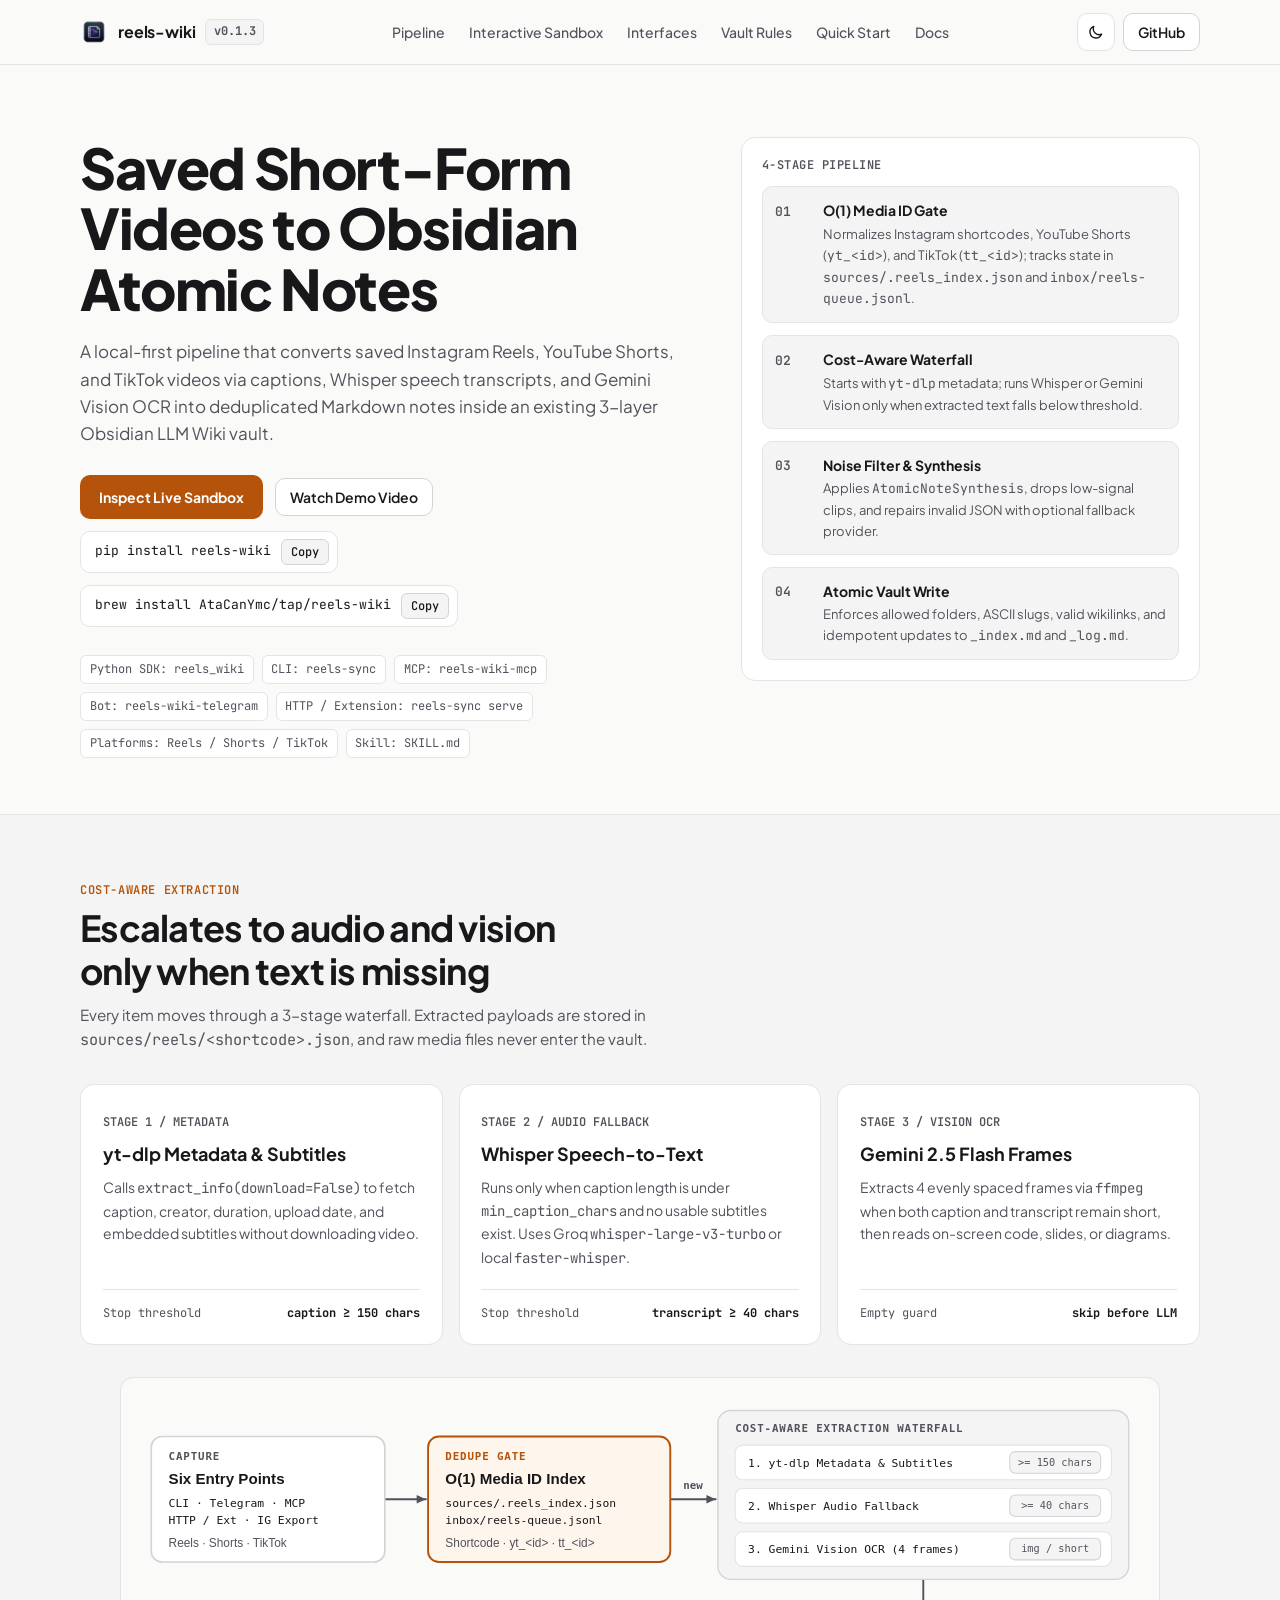
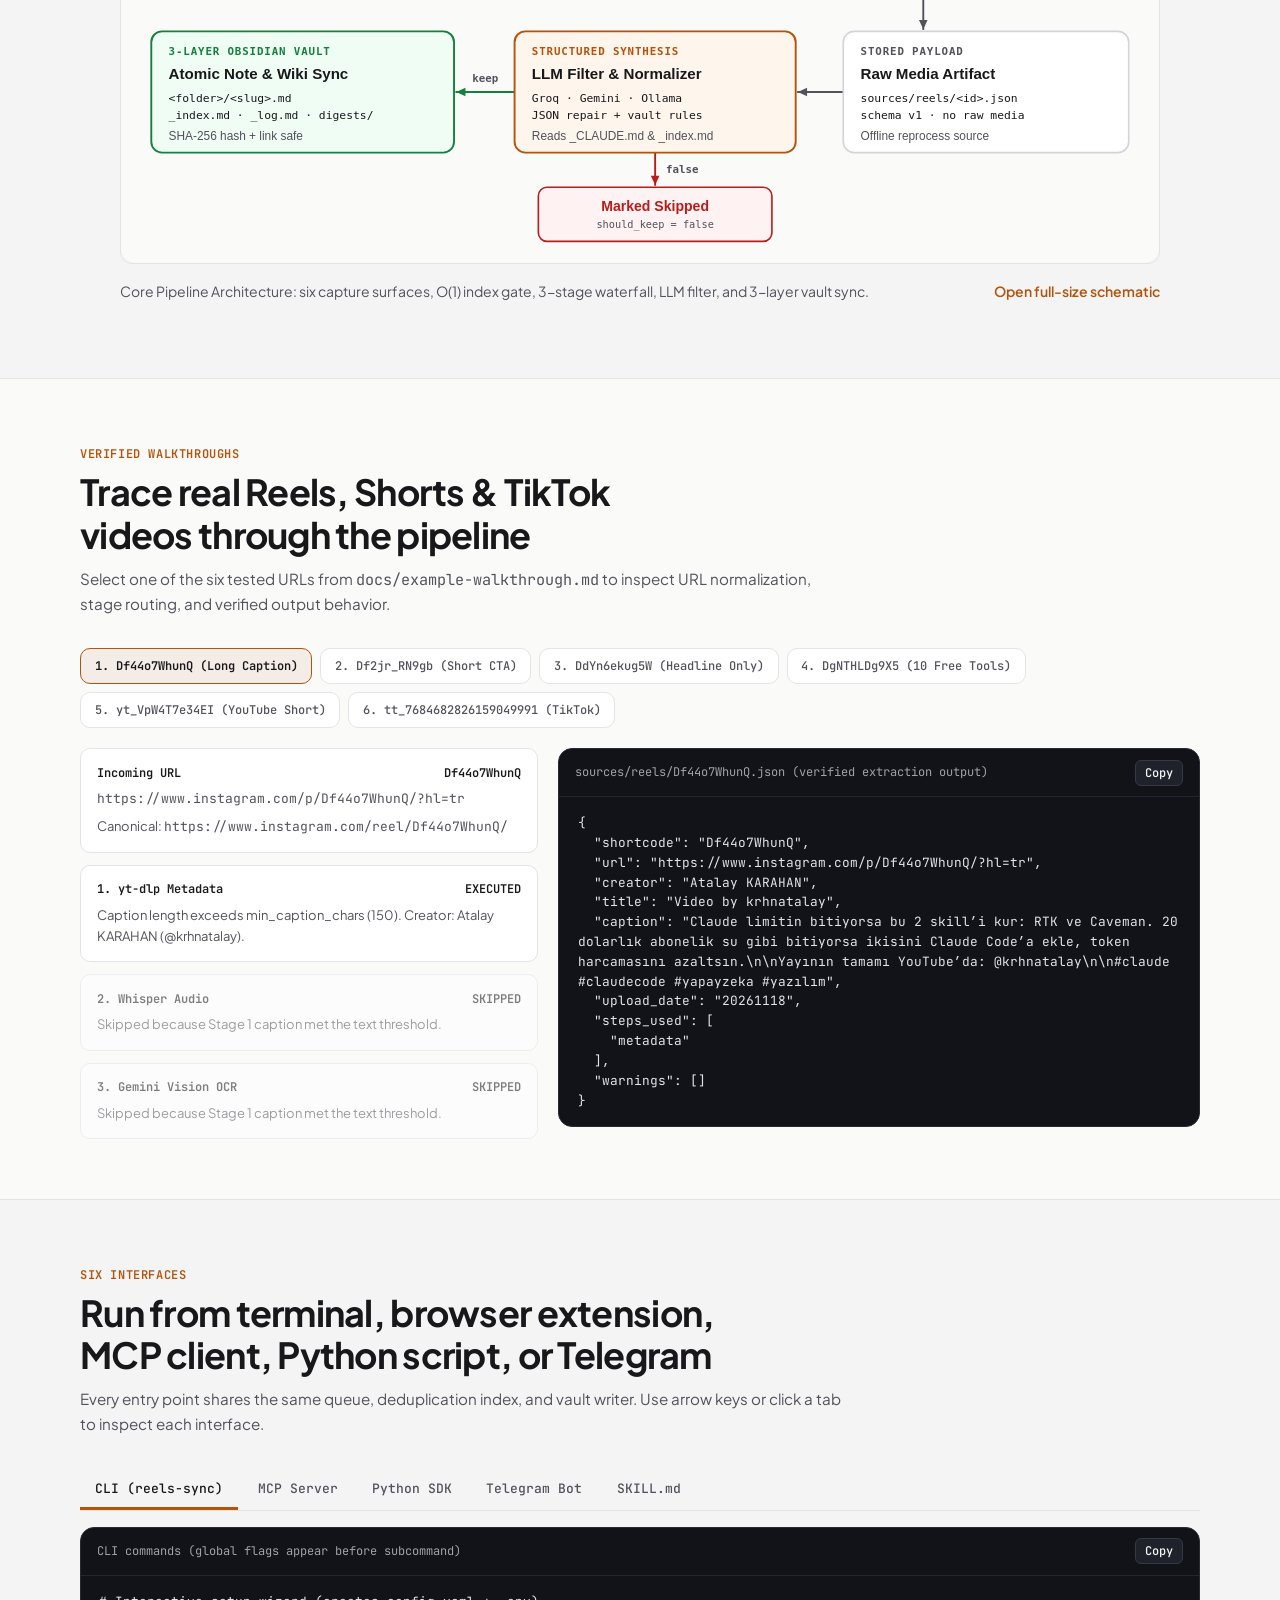
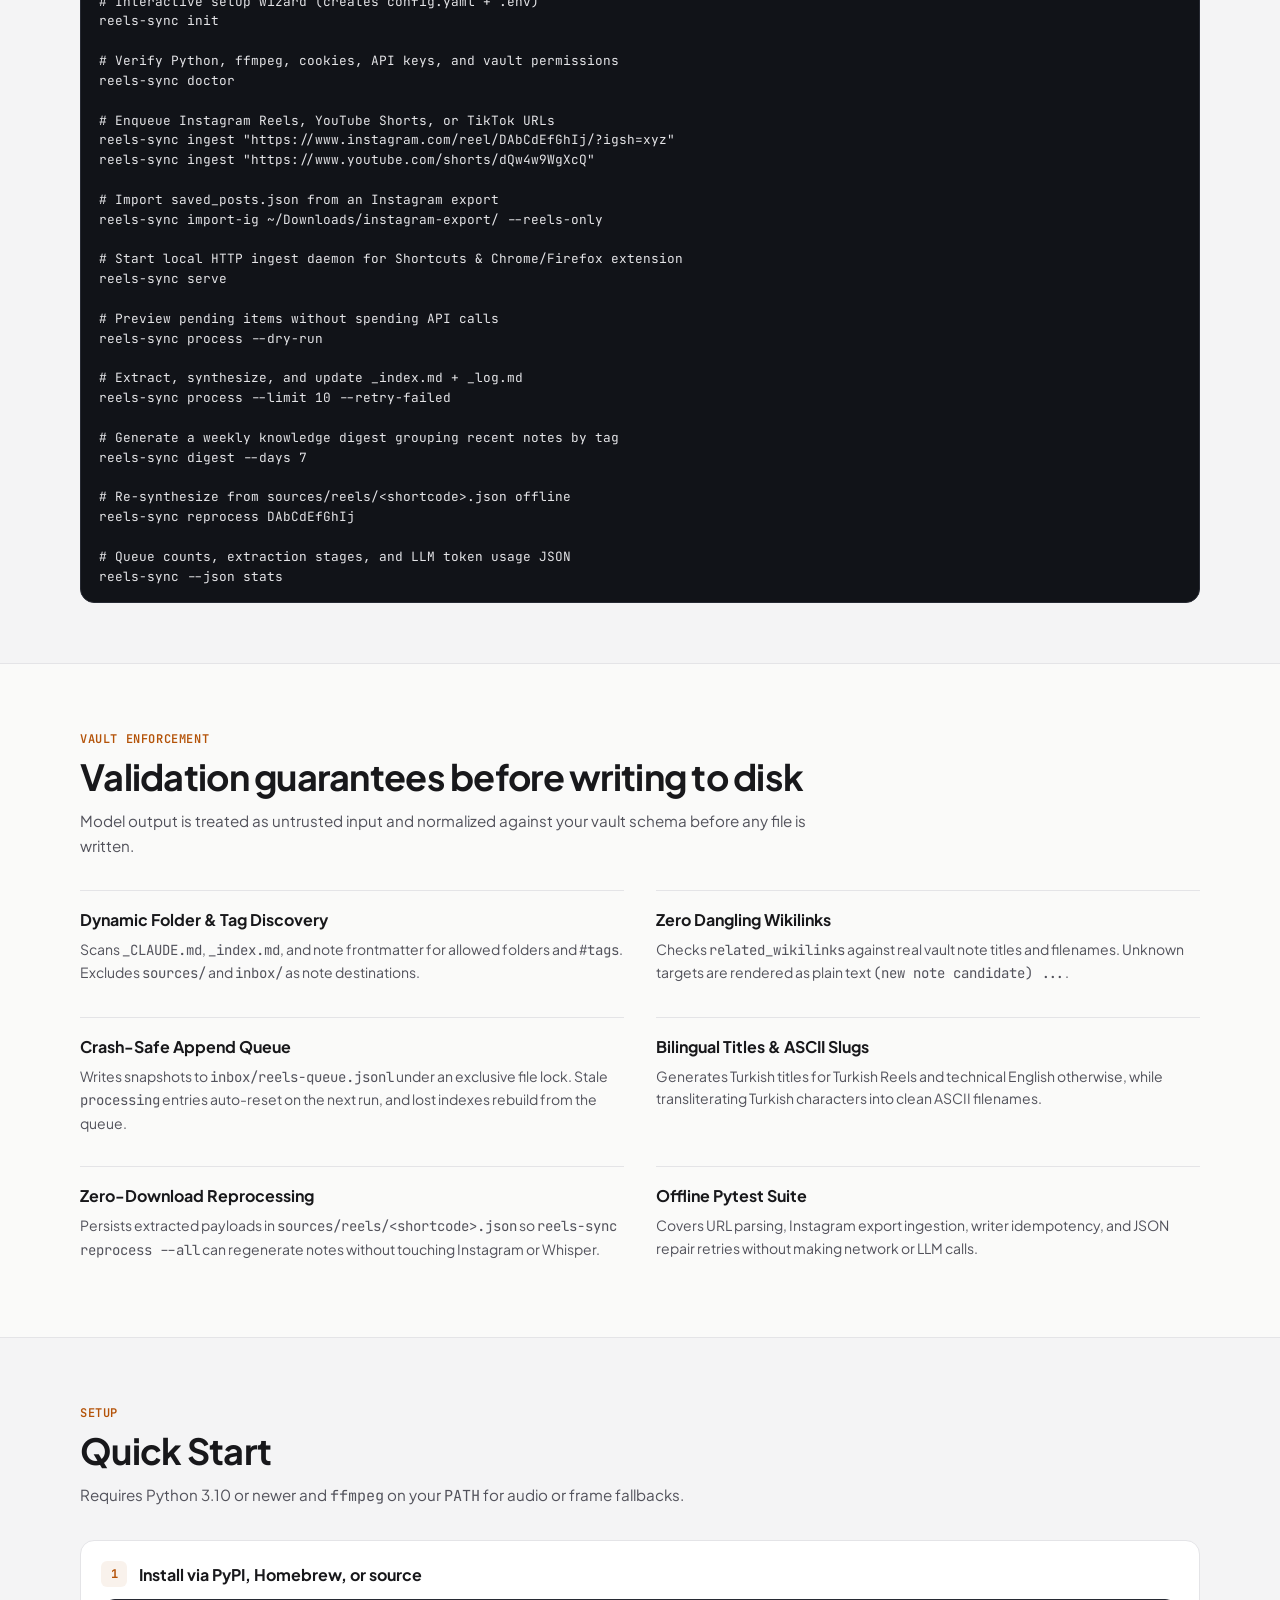
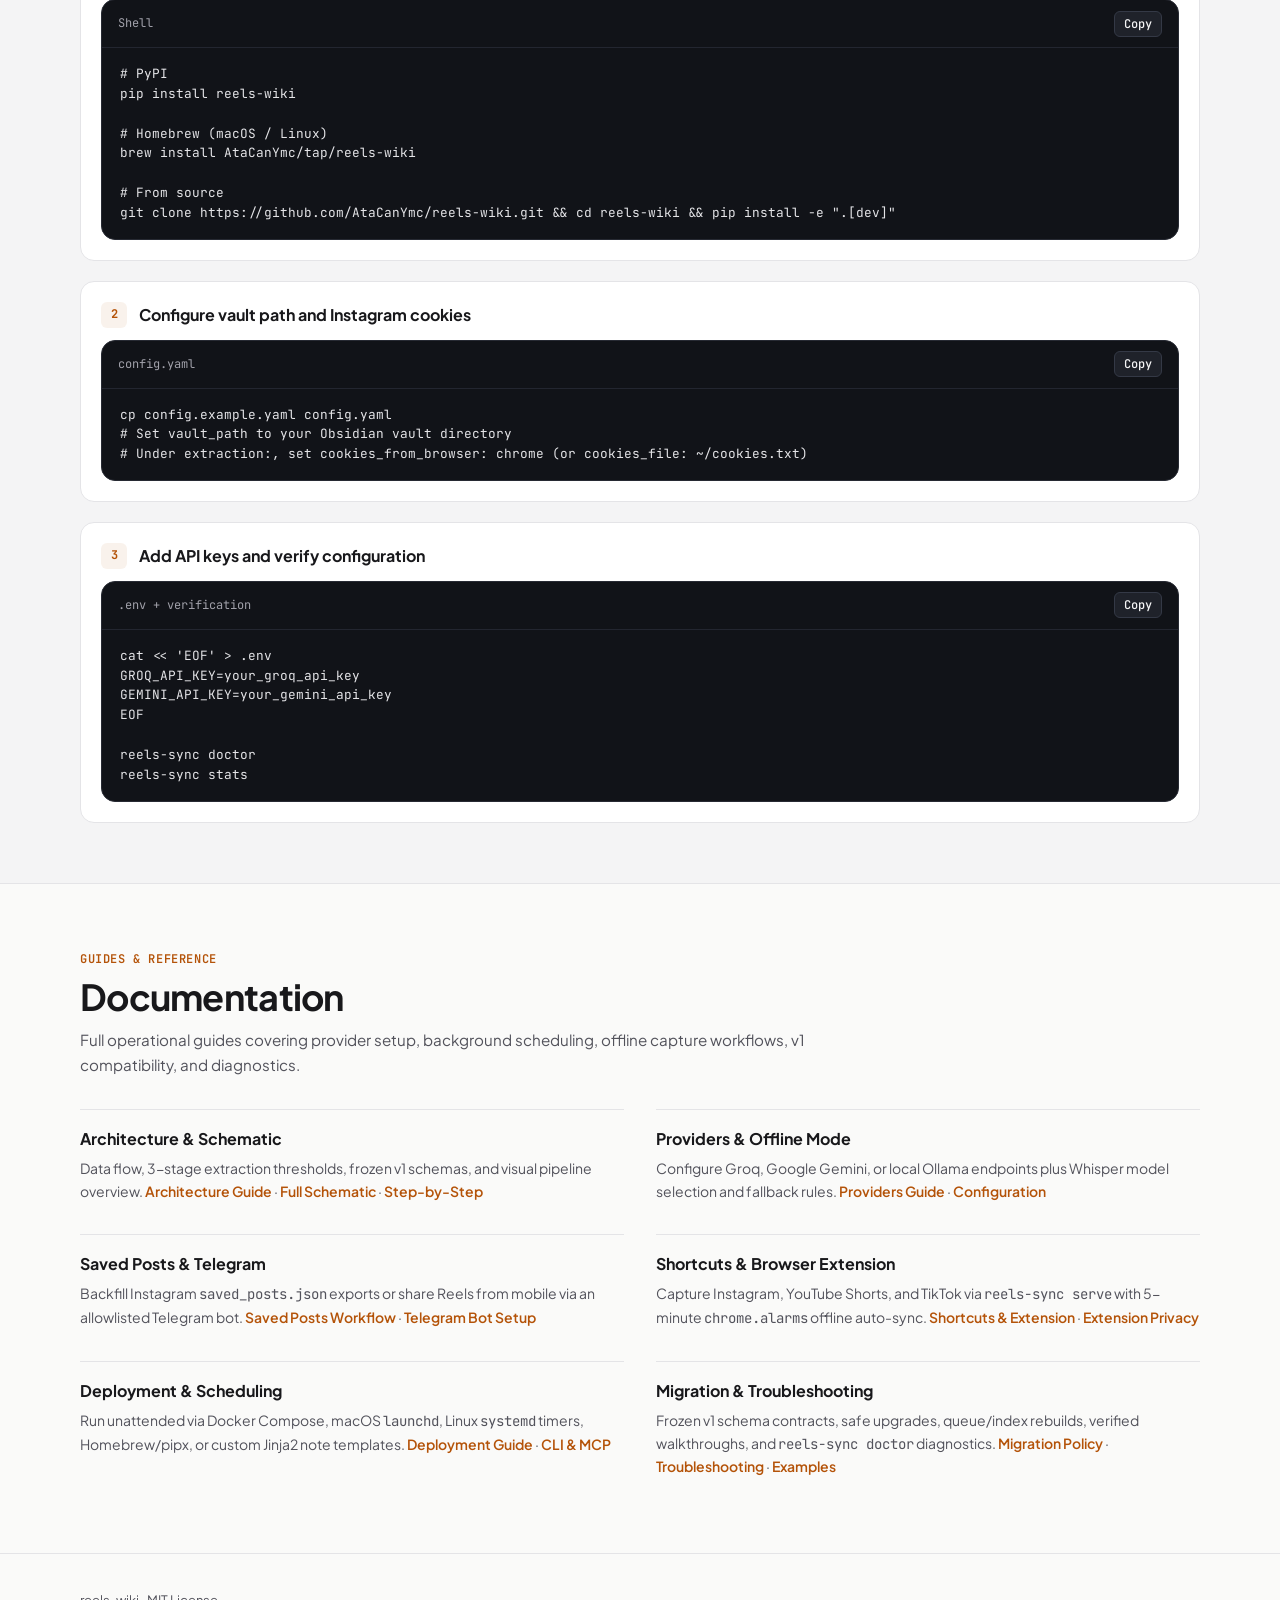
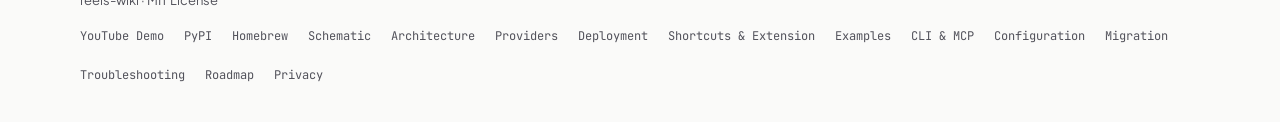
==== site/index.html @ 40f99ce6 "feat: add documentation section with guides and references; update index and sitemap" ====
<!DOCTYPE html>
<html lang="en">
<head>
  <meta charset="UTF-8" />
  <meta name="viewport" content="width=device-width, initial-scale=1.0" />
  <meta name="color-scheme" content="light dark" />
  <script>
    try {
      const saved = localStorage.getItem("color-scheme");
      if (saved === "light" || saved === "dark") {
        document.querySelector('meta[name="color-scheme"]').content = saved;
      }
    } catch {}
  </script>
  <title>reels-wiki | Saved Reels, Shorts &amp; TikTok to Obsidian LLM Wiki</title>
  <meta name="description" content="Local-first pipeline that converts saved Instagram Reels, YouTube Shorts, and TikTok videos into deduplicated atomic Markdown notes inside a 3-layer Obsidian LLM Wiki vault." />
  <meta name="robots" content="index, follow" />
  <link rel="canonical" href="https://atacanymc.github.io/reels-wiki/" />
  <link rel="icon" href="favicon.ico" sizes="any" />
  <link rel="icon" type="image/png" sizes="64x64" href="favicon.png" />
  <link rel="apple-touch-icon" href="favicon.png" />

  <meta property="og:type" content="website" />
  <meta property="og:title" content="reels-wiki | Saved Reels, Shorts &amp; TikTok to Obsidian LLM Wiki" />
  <meta property="og:description" content="Local-first pipeline that converts saved Instagram Reels, YouTube Shorts, and TikTok videos into deduplicated atomic Markdown notes inside a 3-layer Obsidian LLM Wiki vault." />
  <meta property="og:url" content="https://atacanymc.github.io/reels-wiki/" />
  <meta property="og:image" content="https://raw.githubusercontent.com/AtaCanYmc/reels-wiki/main/assets/logo.png" />

  <meta name="twitter:card" content="summary" />
  <meta name="twitter:title" content="reels-wiki | Saved Reels, Shorts &amp; TikTok to Obsidian LLM Wiki" />
  <meta name="twitter:description" content="Local-first pipeline that converts saved Instagram Reels, YouTube Shorts, and TikTok videos into deduplicated atomic Markdown notes inside a 3-layer Obsidian LLM Wiki vault." />
  <meta name="twitter:image" content="https://raw.githubusercontent.com/AtaCanYmc/reels-wiki/main/assets/logo.png" />

  <script type="application/ld+json">
    {
      "@context": "https://schema.org",
      "@type": "SoftwareApplication",
      "name": "reels-wiki",
      "description": "Local-first pipeline that converts saved Instagram Reels, YouTube Shorts, and TikTok videos into deduplicated atomic Markdown notes inside a 3-layer Obsidian LLM Wiki vault.",
      "url": "https://atacanymc.github.io/reels-wiki/",
      "codeRepository": "https://github.com/AtaCanYmc/reels-wiki",
      "license": "https://opensource.org/licenses/MIT",
      "applicationCategory": "DeveloperApplication",
      "operatingSystem": "macOS, Linux, Windows",
      "programmingLanguage": "Python",
      "softwareVersion": "0.1.3",
      "author": {
        "@type": "Person",
        "name": "Atacan YMC",
        "url": "https://github.com/AtaCanYmc"
      }
    }
  </script>

  <link rel="preconnect" href="https://fonts.googleapis.com" />
  <link rel="preconnect" href="https://fonts.gstatic.com" crossorigin />
  <link href="https://fonts.googleapis.com/css2?family=JetBrains+Mono:wght@400;500;600&family=Plus+Jakarta+Sans:wght@400;500;600;700;800&display=swap" rel="stylesheet" />

  <link rel="stylesheet" href="index.css" />
</head>
<body>
  <header class="site-header">
    <div class="container nav-bar">
      <a href="#" class="brand">
        <img
          src="../assets/logo.png"
          alt="reels-wiki logo"
          width="28"
          height="28"
          fetchpriority="high"
          class="brand-logo"
          onerror="this.style.display='none';"
        />
        <span>reels-wiki</span>
        <span class="brand-tag">v0.1.3</span><!-- x-release-please-version -->
      </a>

      <nav class="nav-links" aria-label="Primary sections">
        <a href="#pipeline">Pipeline</a>
        <a href="#sandbox">Interactive Sandbox</a>
        <a href="#interfaces">Interfaces</a>
        <a href="#guardrails">Vault Rules</a>
        <a href="#quickstart">Quick Start</a>
        <a href="#docs">Docs</a>
      </nav>

      <div class="nav-actions">
        <button id="themeToggle" type="button" class="icon-btn" aria-live="off">
          <span class="theme-opt-dark">
            <svg width="16" height="16" viewBox="0 0 24 24" fill="none" stroke="currentColor" stroke-width="2" aria-hidden="true">
              <path stroke-linecap="round" stroke-linejoin="round" d="M20.354 15.354A9 9 0 018.646 3.646 9.003 9.003 0 0012 21a9.003 9.003 0 008.354-5.646z" />
            </svg>
            <span class="sr-only">Switch to dark theme</span>
          </span>
          <span class="theme-opt-light">
            <svg width="16" height="16" viewBox="0 0 24 24" fill="none" stroke="currentColor" stroke-width="2" aria-hidden="true">
              <path stroke-linecap="round" stroke-linejoin="round" d="M12 3v1m0 16v1m9-9h-1M4 12H3m15.364 6.364l-.707-.707M6.343 6.343l-.707-.707m12.728 0l-.707.707M6.343 17.657l-.707.707M16 12a4 4 0 11-8 0 4 4 0 018 0z" />
            </svg>
            <span class="sr-only">Switch to light theme</span>
          </span>
        </button>

        <a
          href="https://github.com/AtaCanYmc/reels-wiki"
          target="_blank"
          rel="noopener noreferrer"
          class="btn-github"
        >
          GitHub
        </a>
      </div>
    </div>
  </header>

  <main>
    <section class="hero">
      <div class="container hero-grid">
        <div>
          <h1>Saved Short-Form Videos to Obsidian Atomic Notes</h1>
          <p class="hero-lead">
            A local-first pipeline that converts saved Instagram Reels, YouTube Shorts, and TikTok videos via captions, Whisper speech transcripts, and Gemini Vision OCR into deduplicated Markdown notes inside an existing 3-layer Obsidian LLM Wiki vault.
          </p>

          <div class="hero-actions">
            <a href="#sandbox" class="btn-primary">Inspect Live Sandbox</a>
            <a
              href="https://youtu.be/olA_FnqwgkY"
              target="_blank"
              rel="noopener noreferrer"
              class="btn-github"
            >
              Watch Demo Video
            </a>

            <div class="install-box">
              <code id="install-cmd">pip install reels-wiki</code>
              <span class="copy">
                <button
                  type="button"
                  class="copy-button"
                  command="--copy"
                  commandfor="install-cmd"
                  aria-label="Copy PyPI install command"
                >
                  <span class="copy-icon-default" aria-hidden="true">Copy</span>
                  <span class="copy-icon-check" aria-hidden="true">Copied</span>
                </button>
                <span class="copy-tip" role="status"></span>
              </span>
            </div>

            <div class="install-box">
              <code id="brew-cmd">brew install AtaCanYmc/tap/reels-wiki</code>
              <span class="copy">
                <button
                  type="button"
                  class="copy-button"
                  command="--copy"
                  commandfor="brew-cmd"
                  aria-label="Copy Homebrew install command"
                >
                  <span class="copy-icon-default" aria-hidden="true">Copy</span>
                  <span class="copy-icon-check" aria-hidden="true">Copied</span>
                </button>
                <span class="copy-tip" role="status"></span>
              </span>
            </div>
          </div>

          <div class="surface-strip" aria-label="Supported interfaces">
            <span class="surface-chip">Python SDK: reels_wiki</span>
            <span class="surface-chip">CLI: reels-sync</span>
            <span class="surface-chip">MCP: reels-wiki-mcp</span>
            <span class="surface-chip">Bot: reels-wiki-telegram</span>
            <span class="surface-chip">HTTP / Extension: reels-sync serve</span>
            <span class="surface-chip">Platforms: Reels / Shorts / TikTok</span>
            <span class="surface-chip">Skill: SKILL.md</span>
          </div>
        </div>

        <aside class="hero-panel" aria-label="Pipeline architecture summary">
          <h2 class="hero-panel-title">4-Stage Pipeline</h2>
          <ol class="flow-list">
            <li class="flow-item">
              <span class="flow-num">01</span>
              <div>
                <strong>O(1) Media ID Gate</strong>
                <span>Normalizes Instagram shortcodes, YouTube Shorts (<code>yt_&lt;id&gt;</code>), and TikTok (<code>tt_&lt;id&gt;</code>); tracks state in <code>sources/.reels_index.json</code> and <code>inbox/reels-queue.jsonl</code>.</span>
              </div>
            </li>
            <li class="flow-item">
              <span class="flow-num">02</span>
              <div>
                <strong>Cost-Aware Waterfall</strong>
                <span>Starts with <code>yt-dlp</code> metadata; runs Whisper or Gemini Vision only when extracted text falls below threshold.</span>
              </div>
            </li>
            <li class="flow-item">
              <span class="flow-num">03</span>
              <div>
                <strong>Noise Filter &amp; Synthesis</strong>
                <span>Applies <code>AtomicNoteSynthesis</code>, drops low-signal clips, and repairs invalid JSON with optional fallback provider.</span>
              </div>
            </li>
            <li class="flow-item">
              <span class="flow-num">04</span>
              <div>
                <strong>Atomic Vault Write</strong>
                <span>Enforces allowed folders, ASCII slugs, valid wikilinks, and idempotent updates to <code>_index.md</code> and <code>_log.md</code>.</span>
              </div>
            </li>
          </ol>
        </aside>
      </div>
    </section>

    <section id="pipeline" class="section section-alt">
      <div class="container">
        <div class="section-header">
          <span class="section-kicker">Cost-Aware Extraction</span>
          <h2>Escalates to audio and vision only when text is missing</h2>
          <p class="section-desc">
            Every item moves through a 3-stage waterfall. Extracted payloads are stored in <code>sources/reels/&lt;shortcode&gt;.json</code>, and raw media files never enter the vault.
          </p>
        </div>

        <div class="waterfall-grid">
          <article class="tier-card">
            <div>
              <span class="tier-label">STAGE 1 / METADATA</span>
              <h3>yt-dlp Metadata &amp; Subtitles</h3>
              <p>Calls <code>extract_info(download=False)</code> to fetch caption, creator, duration, upload date, and embedded subtitles without downloading video.</p>
            </div>
            <div class="tier-meta">
              <span>Stop threshold</span>
              <strong>caption &ge; 150 chars</strong>
            </div>
          </article>

          <article class="tier-card">
            <div>
              <span class="tier-label">STAGE 2 / AUDIO FALLBACK</span>
              <h3>Whisper Speech-to-Text</h3>
              <p>Runs only when caption length is under <code>min_caption_chars</code> and no usable subtitles exist. Uses Groq <code>whisper-large-v3-turbo</code> or local <code>faster-whisper</code>.</p>
            </div>
            <div class="tier-meta">
              <span>Stop threshold</span>
              <strong>transcript &ge; 40 chars</strong>
            </div>
          </article>

          <article class="tier-card">
            <div>
              <span class="tier-label">STAGE 3 / VISION OCR</span>
              <h3>Gemini 2.5 Flash Frames</h3>
              <p>Extracts 4 evenly spaced frames via <code>ffmpeg</code> when both caption and transcript remain short, then reads on-screen code, slides, or diagrams.</p>
            </div>
            <div class="tier-meta">
              <span>Empty guard</span>
              <strong>skip before LLM</strong>
            </div>
          </article>
        </div>
        <figure class="diagram-frame" style="margin-top: 2rem;">
          <img
            src="architecture-diagram.svg"
            alt="reels-wiki Core Pipeline Architecture"
            loading="lazy"
            style="width:100%;height:auto;border-radius:12px;border:1px solid var(--border-default);"
          />
          <figcaption style="margin-top: 0.6rem; font-size: 0.875rem; color: var(--ink-secondary); display: flex; justify-content: space-between; align-items: center; flex-wrap: wrap; gap: 0.5rem;">
            <span>Core Pipeline Architecture: six capture surfaces, O(1) index gate, 3-stage waterfall, LLM filter, and 3-layer vault sync.</span>
            <a href="architecture-diagram.html" style="color: var(--accent); font-weight: 600;">Open full-size schematic</a>
          </figcaption>
        </figure>
      </div>
    </section>

    <section id="sandbox" class="section">
      <div class="container">
        <div class="section-header">
          <span class="section-kicker">Verified Walkthroughs</span>
          <h2>Trace real Reels, Shorts &amp; TikTok videos through the pipeline</h2>
          <p class="section-desc">
            Select one of the six tested URLs from <code>docs/example-walkthrough.md</code> to inspect URL normalization, stage routing, and verified output behavior.
          </p>
        </div>

        <div class="scenario-bar" role="group" aria-label="Sample Reel scenarios">
          <button type="button" class="scenario-btn" data-scenario="df44" aria-pressed="true">1. Df44o7WhunQ (Long Caption)</button>
          <button type="button" class="scenario-btn" data-scenario="df2j" aria-pressed="false">2. Df2jr_RN9gb (Short CTA)</button>
          <button type="button" class="scenario-btn" data-scenario="ddyn" aria-pressed="false">3. DdYn6ekug5W (Headline Only)</button>
          <button type="button" class="scenario-btn" data-scenario="dgnt" aria-pressed="false">4. DgNTHLDg9X5 (10 Free Tools)</button>
          <button type="button" class="scenario-btn" data-scenario="ytvp" aria-pressed="false">5. yt_VpW4T7e34EI (YouTube Short)</button>
          <button type="button" class="scenario-btn" data-scenario="tt76" aria-pressed="false">6. tt_7684682826159049991 (TikTok)</button>
        </div>

        <div class="sandbox-grid">
          <div class="trace-stack">
            <div class="trace-card">
              <div class="trace-label">
                <span>Incoming URL</span>
                <span id="simShortcode">Df44o7WhunQ</span>
              </div>
              <p class="trace-body"><code id="simRawUrl"></code></p>
              <p class="trace-body">Canonical: <code id="simCanonicalUrl"></code></p>
            </div>

            <div id="traceStage1" class="trace-card" data-active="true">
              <div class="trace-label">
                <span>1. yt-dlp Metadata</span>
                <span id="traceStage1Badge">EXECUTED</span>
              </div>
              <p id="traceStage1Text" class="trace-body"></p>
            </div>

            <div id="traceStage2" class="trace-card" data-active="false">
              <div class="trace-label">
                <span>2. Whisper Audio</span>
                <span id="traceStage2Badge">SKIPPED</span>
              </div>
              <p id="traceStage2Text" class="trace-body"></p>
            </div>

            <div id="traceStage3" class="trace-card" data-active="false">
              <div class="trace-label">
                <span>3. Gemini Vision OCR</span>
                <span id="traceStage3Badge">SKIPPED</span>
              </div>
              <p id="traceStage3Text" class="trace-body"></p>
            </div>
          </div>

          <div class="code-shell">
            <div class="code-header">
              <span id="simOutputPath">sources/reels/Df44o7WhunQ.json</span>
              <span class="copy">
                <button
                  type="button"
                  class="copy-button copy-button-dark"
                  command="--copy"
                  commandfor="simOutputContent"
                  aria-label="Copy sandbox output"
                >
                  <span class="copy-icon-default" aria-hidden="true">Copy</span>
                  <span class="copy-icon-check" aria-hidden="true">Copied</span>
                </button>
                <span class="copy-tip" role="status"></span>
              </span>
            </div>
            <pre class="code-body" tabindex="0"><code id="simOutputContent"></code></pre>
          </div>
        </div>
      </div>
    </section>

    <section id="interfaces" class="section section-alt">
      <div class="container">
        <div class="section-header">
          <span class="section-kicker">Six Interfaces</span>
          <h2>Run from terminal, browser extension, MCP client, Python script, or Telegram</h2>
          <p class="section-desc">
            Every entry point shares the same queue, deduplication index, and vault writer. Use arrow keys or click a tab to inspect each interface.
          </p>
        </div>

        <div class="tabs">
          <div class="tablist" role="tablist" aria-label="reels-wiki interfaces">
            <button type="button" role="tab" id="tab-cli" aria-selected="true" tabindex="0">CLI (reels-sync)</button>
            <button type="button" role="tab" id="tab-mcp" aria-selected="false" tabindex="-1">MCP Server</button>
            <button type="button" role="tab" id="tab-sdk" aria-selected="false" tabindex="-1">Python SDK</button>
            <button type="button" role="tab" id="tab-telegram" aria-selected="false" tabindex="-1">Telegram Bot</button>
            <button type="button" role="tab" id="tab-skill" aria-selected="false" tabindex="-1">SKILL.md</button>
          </div>

          <div class="tabpanels">
            <div role="tabpanel" id="panel-cli" aria-labelledby="tab-cli" tabindex="0">
              <div class="code-shell">
                <div class="code-header">
                  <span>CLI commands (global flags appear before subcommand)</span>
                  <span class="copy">
                    <button type="button" class="copy-button copy-button-dark" command="--copy" commandfor="code-cli" aria-label="Copy CLI commands">
                      <span class="copy-icon-default" aria-hidden="true">Copy</span>
                      <span class="copy-icon-check" aria-hidden="true">Copied</span>
                    </button>
                    <span class="copy-tip" role="status"></span>
                  </span>
                </div>
                <pre class="code-body" tabindex="0"><code id="code-cli"># Interactive setup wizard (creates config.yaml + .env)
reels-sync init

# Verify Python, ffmpeg, cookies, API keys, and vault permissions
reels-sync doctor

# Enqueue Instagram Reels, YouTube Shorts, or TikTok URLs
reels-sync ingest "https://www.instagram.com/reel/DAbCdEfGhIj/?igsh=xyz"
reels-sync ingest "https://www.youtube.com/shorts/dQw4w9WgXcQ"

# Import saved_posts.json from an Instagram export
reels-sync import-ig ~/Downloads/instagram-export/ --reels-only

# Start local HTTP ingest daemon for Shortcuts &amp; Chrome/Firefox extension
reels-sync serve

# Preview pending items without spending API calls
reels-sync process --dry-run

# Extract, synthesize, and update _index.md + _log.md
reels-sync process --limit 10 --retry-failed

# Generate a weekly knowledge digest grouping recent notes by tag
reels-sync digest --days 7

# Re-synthesize from sources/reels/&lt;shortcode&gt;.json offline
reels-sync reprocess DAbCdEfGhIj

# Queue counts, extraction stages, and LLM token usage JSON
reels-sync --json stats</code></pre>
              </div>
            </div>

            <div role="tabpanel" id="panel-mcp" aria-labelledby="tab-mcp" hidden="until-found">
              <div class="code-shell">
                <div class="code-header">
                  <span>MCP server stdio configuration</span>
                  <span class="copy">
                    <button type="button" class="copy-button copy-button-dark" command="--copy" commandfor="code-mcp" aria-label="Copy MCP config">
                      <span class="copy-icon-default" aria-hidden="true">Copy</span>
                      <span class="copy-icon-check" aria-hidden="true">Copied</span>
                    </button>
                    <span class="copy-tip" role="status"></span>
                  </span>
                </div>
                <pre class="code-body" tabindex="0"><code id="code-mcp">{
  "mcpServers": {
    "reels-wiki": {
      "command": "/path/to/reels-secretary/.venv/bin/reels-wiki-mcp",
      "env": {
        "REELS_WIKI_CONFIG": "/path/to/reels-secretary/config.yaml"
      }
    }
  }
}

// Tools: enqueue_reel, import_ig_export, process_reels_queue, get_queue_stats, reprocess_reel, search_vault_notes</code></pre>
              </div>
            </div>

            <div role="tabpanel" id="panel-sdk" aria-labelledby="tab-sdk" hidden="until-found">
              <div class="code-shell">
                <div class="code-header">
                  <span>Python SDK usage</span>
                  <span class="copy">
                    <button type="button" class="copy-button copy-button-dark" command="--copy" commandfor="code-sdk" aria-label="Copy Python SDK snippet">
                      <span class="copy-icon-default" aria-hidden="true">Copy</span>
                      <span class="copy-icon-check" aria-hidden="true">Copied</span>
                    </button>
                    <span class="copy-tip" role="status"></span>
                  </span>
                </div>
                <pre class="code-body" tabindex="0"><code id="code-sdk">from reels_wiki import enqueue, load_config, process_queue

cfg = load_config()
enqueue("https://www.instagram.com/reel/DAbCdEfGhIj/", "script", vault=cfg.vault_path)
summary = process_queue(cfg, limit=3)
print(summary)</code></pre>
              </div>
            </div>

            <div role="tabpanel" id="panel-telegram" aria-labelledby="tab-telegram" hidden="until-found">
              <div class="code-shell">
                <div class="code-header">
                  <span>Telegram capture bot setup</span>
                  <span class="copy">
                    <button type="button" class="copy-button copy-button-dark" command="--copy" commandfor="code-telegram" aria-label="Copy Telegram bot commands">
                      <span class="copy-icon-default" aria-hidden="true">Copy</span>
                      <span class="copy-icon-check" aria-hidden="true">Copied</span>
                    </button>
                    <span class="copy-tip" role="status"></span>
                  </span>
                </div>
                <pre class="code-body" tabindex="0"><code id="code-telegram"># Set TELEGRAM_BOT_TOKEN and numeric TELEGRAM_ALLOWED_CHAT_ID in .env
reels-sync telegram

# Mobile flow:
# Share Reel -> Telegram -> Your bot
# The bot rejects all other chat IDs, validates the shortcode,
# and appends to inbox/reels-queue.jsonl without processing inline.
# Run `reels-sync process --limit 10` on a schedule to digest.</code></pre>
              </div>
            </div>

            <div role="tabpanel" id="panel-skill" aria-labelledby="tab-skill" hidden="until-found">
              <div class="code-shell">
                <div class="code-header">
                  <span>SKILL.md operational guardrails</span>
                  <span class="copy">
                    <button type="button" class="copy-button copy-button-dark" command="--copy" commandfor="code-skill" aria-label="Copy SKILL.md rules">
                      <span class="copy-icon-default" aria-hidden="true">Copy</span>
                      <span class="copy-icon-check" aria-hidden="true">Copied</span>
                    </button>
                    <span class="copy-tip" role="status"></span>
                  </span>
                </div>
                <pre class="code-body" tabindex="0"><code id="code-skill">1. Deduplicate by 11-character shortcode before queuing.
2. Never copy video or audio files into the Obsidian vault.
3. Read _CLAUDE.md and _index.md before synthesis to match folders and tags.
4. Downgrade unmatched wikilinks to "(new note candidate) ..." plain text.
5. Preserve user edits to status and created frontmatter on forced re-runs.</code></pre>
              </div>
            </div>
          </div>
        </div>
      </div>
    </section>

    <section id="guardrails" class="section">
      <div class="container">
        <div class="section-header">
          <span class="section-kicker">Vault Enforcement</span>
          <h2>Validation guarantees before writing to disk</h2>
          <p class="section-desc">
            Model output is treated as untrusted input and normalized against your vault schema before any file is written.
          </p>
        </div>

        <div class="spec-grid">
          <div class="spec-row">
            <h3>Dynamic Folder &amp; Tag Discovery</h3>
            <p>Scans <code>_CLAUDE.md</code>, <code>_index.md</code>, and note frontmatter for allowed folders and <code>#tags</code>. Excludes <code>sources/</code> and <code>inbox/</code> as note destinations.</p>
          </div>
          <div class="spec-row">
            <h3>Zero Dangling Wikilinks</h3>
            <p>Checks <code>related_wikilinks</code> against real vault note titles and filenames. Unknown targets are rendered as plain text <code>(new note candidate) ...</code>.</p>
          </div>
          <div class="spec-row">
            <h3>Crash-Safe Append Queue</h3>
            <p>Writes snapshots to <code>inbox/reels-queue.jsonl</code> under an exclusive file lock. Stale <code>processing</code> entries auto-reset on the next run, and lost indexes rebuild from the queue.</p>
          </div>
          <div class="spec-row">
            <h3>Bilingual Titles &amp; ASCII Slugs</h3>
            <p>Generates Turkish titles for Turkish Reels and technical English otherwise, while transliterating Turkish characters into clean ASCII filenames.</p>
          </div>
          <div class="spec-row">
            <h3>Zero-Download Reprocessing</h3>
            <p>Persists extracted payloads in <code>sources/reels/&lt;shortcode&gt;.json</code> so <code>reels-sync reprocess --all</code> can regenerate notes without touching Instagram or Whisper.</p>
          </div>
          <div class="spec-row">
            <h3>Offline Pytest Suite</h3>
            <p>Covers URL parsing, Instagram export ingestion, writer idempotency, and JSON repair retries without making network or LLM calls.</p>
          </div>
        </div>
      </div>
    </section>

    <section id="quickstart" class="section section-alt">
      <div class="container">
        <div class="section-header">
          <span class="section-kicker">Setup</span>
          <h2>Quick Start</h2>
          <p class="section-desc">
            Requires Python 3.10 or newer and <code>ffmpeg</code> on your <code>PATH</code> for audio or frame fallbacks.
          </p>
        </div>

        <ol class="steps-list">
          <li class="step-card">
            <div class="step-title">
              <span class="step-badge">1</span>
              <span>Install via PyPI, Homebrew, or source</span>
            </div>
            <div class="code-shell">
              <div class="code-header">
                <span>Shell</span>
                <span class="copy">
                  <button type="button" class="copy-button copy-button-dark" command="--copy" commandfor="qs-step-1" aria-label="Copy step 1 commands">
                    <span class="copy-icon-default" aria-hidden="true">Copy</span>
                    <span class="copy-icon-check" aria-hidden="true">Copied</span>
                  </button>
                  <span class="copy-tip" role="status"></span>
                </span>
              </div>
              <pre class="code-body" tabindex="0"><code id="qs-step-1"># PyPI
pip install reels-wiki

# Homebrew (macOS / Linux)
brew install AtaCanYmc/tap/reels-wiki

# From source
git clone https://github.com/AtaCanYmc/reels-wiki.git &amp;&amp; cd reels-wiki &amp;&amp; pip install -e ".[dev]"</code></pre>
            </div>
          </li>

          <li class="step-card">
            <div class="step-title">
              <span class="step-badge">2</span>
              <span>Configure vault path and Instagram cookies</span>
            </div>
            <div class="code-shell">
              <div class="code-header">
                <span>config.yaml</span>
                <span class="copy">
                  <button type="button" class="copy-button copy-button-dark" command="--copy" commandfor="qs-step-2" aria-label="Copy step 2 commands">
                    <span class="copy-icon-default" aria-hidden="true">Copy</span>
                    <span class="copy-icon-check" aria-hidden="true">Copied</span>
                  </button>
                  <span class="copy-tip" role="status"></span>
                </span>
              </div>
              <pre class="code-body" tabindex="0"><code id="qs-step-2">cp config.example.yaml config.yaml
# Set vault_path to your Obsidian vault directory
# Under extraction:, set cookies_from_browser: chrome (or cookies_file: ~/cookies.txt)</code></pre>
            </div>
          </li>

          <li class="step-card">
            <div class="step-title">
              <span class="step-badge">3</span>
              <span>Add API keys and verify configuration</span>
            </div>
            <div class="code-shell">
              <div class="code-header">
                <span>.env + verification</span>
                <span class="copy">
                  <button type="button" class="copy-button copy-button-dark" command="--copy" commandfor="qs-step-3" aria-label="Copy step 3 commands">
                    <span class="copy-icon-default" aria-hidden="true">Copy</span>
                    <span class="copy-icon-check" aria-hidden="true">Copied</span>
                  </button>
                  <span class="copy-tip" role="status"></span>
                </span>
              </div>
              <pre class="code-body" tabindex="0"><code id="qs-step-3">cat &lt;&lt; 'EOF' &gt; .env
GROQ_API_KEY=your_groq_api_key
GEMINI_API_KEY=your_gemini_api_key
EOF

reels-sync doctor
reels-sync stats</code></pre>
            </div>
          </li>
        </ol>
      </div>
    </section>

    <section id="docs" class="section">
      <div class="container">
        <div class="section-header">
          <span class="section-kicker">Guides &amp; Reference</span>
          <h2>Documentation</h2>
          <p class="section-desc">
            Full operational guides covering provider setup, background scheduling, offline capture workflows, v1 compatibility, and diagnostics.
          </p>
        </div>

        <div class="spec-grid">
          <div class="spec-row">
            <h3>Architecture &amp; Schematic</h3>
            <p>
              Data flow, 3-stage extraction thresholds, frozen v1 schemas, and visual pipeline overview.
              <a href="https://github.com/AtaCanYmc/reels-wiki/blob/main/docs/architecture.md" target="_blank" rel="noopener noreferrer" style="color: var(--accent); font-weight: 600;">Architecture Guide</a> ·
              <a href="architecture-diagram.html" style="color: var(--accent); font-weight: 600;">Full Schematic</a> ·
              <a href="https://github.com/AtaCanYmc/reels-wiki/blob/main/docs/step-by-step.md" target="_blank" rel="noopener noreferrer" style="color: var(--accent); font-weight: 600;">Step-by-Step</a>
            </p>
          </div>
          <div class="spec-row">
            <h3>Providers &amp; Offline Mode</h3>
            <p>
              Configure Groq, Google Gemini, or local Ollama endpoints plus Whisper model selection and fallback rules.
              <a href="https://github.com/AtaCanYmc/reels-wiki/blob/main/docs/providers.md" target="_blank" rel="noopener noreferrer" style="color: var(--accent); font-weight: 600;">Providers Guide</a> ·
              <a href="https://github.com/AtaCanYmc/reels-wiki/blob/main/docs/configuration.md" target="_blank" rel="noopener noreferrer" style="color: var(--accent); font-weight: 600;">Configuration</a>
            </p>
          </div>
          <div class="spec-row">
            <h3>Saved Posts &amp; Telegram</h3>
            <p>
              Backfill Instagram <code>saved_posts.json</code> exports or share Reels from mobile via an allowlisted Telegram bot.
              <a href="https://github.com/AtaCanYmc/reels-wiki/blob/main/docs/saved-posts-workflow.md" target="_blank" rel="noopener noreferrer" style="color: var(--accent); font-weight: 600;">Saved Posts Workflow</a> ·
              <a href="https://github.com/AtaCanYmc/reels-wiki/blob/main/docs/telegram-bot.md" target="_blank" rel="noopener noreferrer" style="color: var(--accent); font-weight: 600;">Telegram Bot Setup</a>
            </p>
          </div>
          <div class="spec-row">
            <h3>Shortcuts &amp; Browser Extension</h3>
            <p>
              Capture Instagram, YouTube Shorts, and TikTok via <code>reels-sync serve</code> with 5-minute <code>chrome.alarms</code> offline auto-sync.
              <a href="https://github.com/AtaCanYmc/reels-wiki/blob/main/docs/shortcuts-and-extension.md" target="_blank" rel="noopener noreferrer" style="color: var(--accent); font-weight: 600;">Shortcuts &amp; Extension</a> ·
              <a href="privacy.html" style="color: var(--accent); font-weight: 600;">Extension Privacy</a>
            </p>
          </div>
          <div class="spec-row">
            <h3>Deployment &amp; Scheduling</h3>
            <p>
              Run unattended via Docker Compose, macOS <code>launchd</code>, Linux <code>systemd</code> timers, Homebrew/pipx, or custom Jinja2 note templates.
              <a href="https://github.com/AtaCanYmc/reels-wiki/blob/main/docs/deployment.md" target="_blank" rel="noopener noreferrer" style="color: var(--accent); font-weight: 600;">Deployment Guide</a> ·
              <a href="https://github.com/AtaCanYmc/reels-wiki/blob/main/docs/cli-and-mcp.md" target="_blank" rel="noopener noreferrer" style="color: var(--accent); font-weight: 600;">CLI &amp; MCP</a>
            </p>
          </div>
          <div class="spec-row">
            <h3>Migration &amp; Troubleshooting</h3>
            <p>
              Frozen v1 schema contracts, safe upgrades, queue/index rebuilds, verified walkthroughs, and <code>reels-sync doctor</code> diagnostics.
              <a href="https://github.com/AtaCanYmc/reels-wiki/blob/main/docs/migration.md" target="_blank" rel="noopener noreferrer" style="color: var(--accent); font-weight: 600;">Migration Policy</a> ·
              <a href="https://github.com/AtaCanYmc/reels-wiki/blob/main/docs/troubleshooting.md" target="_blank" rel="noopener noreferrer" style="color: var(--accent); font-weight: 600;">Troubleshooting</a> ·
              <a href="https://github.com/AtaCanYmc/reels-wiki/blob/main/docs/example-walkthrough.md" target="_blank" rel="noopener noreferrer" style="color: var(--accent); font-weight: 600;">Examples</a>
            </p>
          </div>
        </div>
      </div>
    </section>
  </main>

  <footer class="site-footer">
    <div class="container footer-inner">
      <div>reels-wiki · MIT License</div>
      <div class="footer-links">
        <a href="https://youtu.be/olA_FnqwgkY" target="_blank" rel="noopener noreferrer">YouTube Demo</a>
        <a href="https://pypi.org/project/reels-wiki/" target="_blank" rel="noopener noreferrer">PyPI</a>
        <a href="https://github.com/AtaCanYmc/homebrew-tap" target="_blank" rel="noopener noreferrer">Homebrew</a>
        <a href="architecture-diagram.html">Schematic</a>
        <a href="https://github.com/AtaCanYmc/reels-wiki/blob/main/docs/architecture.md" target="_blank" rel="noopener noreferrer">Architecture</a>
        <a href="https://github.com/AtaCanYmc/reels-wiki/blob/main/docs/providers.md" target="_blank" rel="noopener noreferrer">Providers</a>
        <a href="https://github.com/AtaCanYmc/reels-wiki/blob/main/docs/deployment.md" target="_blank" rel="noopener noreferrer">Deployment</a>
        <a href="https://github.com/AtaCanYmc/reels-wiki/blob/main/docs/shortcuts-and-extension.md" target="_blank" rel="noopener noreferrer">Shortcuts &amp; Extension</a>
        <a href="https://github.com/AtaCanYmc/reels-wiki/blob/main/docs/example-walkthrough.md" target="_blank" rel="noopener noreferrer">Examples</a>
        <a href="https://github.com/AtaCanYmc/reels-wiki/blob/main/docs/cli-and-mcp.md" target="_blank" rel="noopener noreferrer">CLI &amp; MCP</a>
        <a href="https://github.com/AtaCanYmc/reels-wiki/blob/main/docs/configuration.md" target="_blank" rel="noopener noreferrer">Configuration</a>
        <a href="https://github.com/AtaCanYmc/reels-wiki/blob/main/docs/migration.md" target="_blank" rel="noopener noreferrer">Migration</a>
        <a href="https://github.com/AtaCanYmc/reels-wiki/blob/main/docs/troubleshooting.md" target="_blank" rel="noopener noreferrer">Troubleshooting</a>
        <a href="https://github.com/AtaCanYmc/reels-wiki/blob/main/ROADMAP.md" target="_blank" rel="noopener noreferrer">Roadmap</a>
        <a href="privacy.html">Privacy</a>
      </div>
    </div>
  </footer>

  <script src="index.js" defer></script>
</body>
</html>
---- site/index.css ----
:root {
  color-scheme: light dark;

  --bg-page: light-dark(#fafaf9, #0c0d10);
  --bg-surface: light-dark(#ffffff, #14161b);
  --bg-subtle: light-dark(#f4f4f5, #1b1e25);
  --bg-code: #111318;
  --ink-primary: light-dark(#18181b, #f4f4f5);
  --ink-secondary: light-dark(#52525b, #a1a1aa);
  --ink-muted: light-dark(#71717a, #71717a);
  --ink-code: #e4e4e7;
  --border-default: light-dark(#e4e4e7, #272a33);
  --border-strong: light-dark(#d4d4d8, #363a45);
  --accent: light-dark(#b45309, #f59e0b);
  --accent-ink: light-dark(#ffffff, #111318);
  --accent-soft: light-dark(rgba(180, 83, 9, 0.08), rgba(245, 158, 11, 0.12));
  --ok: light-dark(#15803d, #4ade80);
  --skip: light-dark(#b91c1c, #f87171);

  --font-sans: "Plus Jakarta Sans", -apple-system, BlinkMacSystemFont, "Segoe UI", sans-serif;
  --font-mono: "JetBrains Mono", ui-monospace, SFMono-Regular, Menlo, monospace;

  --radius-sm: 6px;
  --radius-md: 10px;
  --radius-lg: 14px;
}

:root:has(> head > meta[name="color-scheme"][content="dark"]) {
  color-scheme: dark;
}
:root:has(> head > meta[name="color-scheme"][content="light"]) {
  color-scheme: light;
}

*, *::before, *::after {
  box-sizing: border-box;
}

html {
  scroll-behavior: smooth;
  font-family: var(--font-sans);
  background-color: var(--bg-page);
  color: var(--ink-primary);
  line-height: 1.6;
}

body {
  margin: 0;
  min-height: 100dvh;
}

a {
  color: inherit;
  text-decoration: none;
}

a:focus-visible,
button:focus-visible,
pre:focus-visible {
  outline: 2px solid var(--accent);
  outline-offset: 2px;
}

code, pre {
  font-family: var(--font-mono);
}

.container {
  width: min(1120px, 100% - 2rem);
  margin-inline: auto;
}

.sr-only {
  position: absolute;
  width: 1px;
  height: 1px;
  padding: 0;
  margin: -1px;
  overflow: hidden;
  clip-path: inset(50%);
  white-space: nowrap;
  border: 0;
}

/* Header */
.site-header {
  position: sticky;
  top: 0;
  z-index: 40;
  background-color: var(--bg-page);
  border-bottom: 1px solid var(--border-default);
}

.nav-bar {
  display: flex;
  align-items: center;
  justify-content: space-between;
  gap: 1rem;
  min-block-size: 64px;
}

.brand {
  display: inline-flex;
  align-items: center;
  gap: 0.625rem;
  font-weight: 700;
  font-size: 1rem;
  letter-spacing: -0.01em;
}

.brand-logo {
  display: block;
  border-radius: var(--radius-sm);
  object-fit: contain;
}

.brand-tag {
  font-family: var(--font-mono);
  font-size: 0.75rem;
  color: var(--ink-secondary);
  border: 1px solid var(--border-default);
  background: var(--bg-subtle);
  padding: 0.125rem 0.5rem;
  border-radius: var(--radius-sm);
}

.nav-links {
  display: none;
  align-items: center;
  gap: 1.5rem;
  font-size: 0.875rem;
  font-weight: 500;
  color: var(--ink-secondary);
}

.nav-links a:hover {
  color: var(--ink-primary);
}

@media (min-width: 768px) {
  .nav-links {
    display: flex;
  }
}

.nav-actions {
  display: flex;
  align-items: center;
  gap: 0.5rem;
}

.icon-btn {
  display: inline-flex;
  align-items: center;
  justify-content: center;
  min-inline-size: 38px;
  min-block-size: 38px;
  padding: 0.45rem;
  border: 1px solid var(--border-default);
  border-radius: var(--radius-md);
  background: var(--bg-surface);
  color: var(--ink-primary);
  cursor: pointer;
}

.icon-btn:hover {
  border-color: var(--border-strong);
  background: var(--bg-subtle);
}

/* Theme toggle icons bound cleanly to rendered scheme */
.theme-opt-light { display: none; }
.theme-opt-dark { display: inline-flex; }

:root:has(> head > meta[name="color-scheme"][content="dark"]) .theme-opt-light {
  display: inline-flex;
}
:root:has(> head > meta[name="color-scheme"][content="dark"]) .theme-opt-dark {
  display: none;
}

@media (prefers-color-scheme: dark) {
  :root:has(> head > meta[name="color-scheme"][content="light dark"]) .theme-opt-light {
    display: inline-flex;
  }
  :root:has(> head > meta[name="color-scheme"][content="light dark"]) .theme-opt-dark {
    display: none;
  }
}

.btn-github {
  display: inline-flex;
  align-items: center;
  gap: 0.5rem;
  min-block-size: 38px;
  padding: 0.45rem 0.875rem;
  border: 1px solid var(--border-strong);
  border-radius: var(--radius-md);
  background: var(--bg-surface);
  font-size: 0.875rem;
  font-weight: 600;
}

.btn-github:hover {
  background: var(--bg-subtle);
}

/* Hero */
.hero {
  padding-block: 4.5rem 3.5rem;
  border-bottom: 1px solid var(--border-default);
}

.hero-grid {
  display: grid;
  gap: 2.5rem;
  align-items: start;
}

@media (min-width: 900px) {
  .hero-grid {
    grid-template-columns: 1.15fr 0.85fr;
  }
}

h1 {
  margin: 0;
  font-size: clamp(2.15rem, 4.5vw, 3.5rem);
  font-weight: 800;
  line-height: 1.08;
  letter-spacing: -0.025em;
  text-wrap: balance;
}

.hero-lead {
  margin: 1.25rem 0 0;
  font-size: 1.0625rem;
  color: var(--ink-secondary);
  max-width: 58ch;
}

.hero-actions {
  margin-top: 1.75rem;
  display: flex;
  flex-wrap: wrap;
  align-items: center;
  gap: 0.75rem;
}

.btn-primary {
  display: inline-flex;
  align-items: center;
  justify-content: center;
  min-block-size: 42px;
  padding: 0.6rem 1.125rem;
  border-radius: var(--radius-md);
  background: var(--accent);
  color: var(--accent-ink);
  font-size: 0.875rem;
  font-weight: 700;
  border: 1px solid transparent;
}

.btn-primary:hover {
  filter: brightness(1.06);
}

.install-box {
  display: inline-flex;
  align-items: center;
  gap: 0.625rem;
  min-block-size: 42px;
  padding: 0.35rem 0.5rem 0.35rem 0.875rem;
  border: 1px solid var(--border-default);
  border-radius: var(--radius-md);
  background: var(--bg-surface);
  font-size: 0.8125rem;
}

.surface-strip {
  margin-top: 1.75rem;
  display: flex;
  flex-wrap: wrap;
  gap: 0.5rem;
  font-family: var(--font-mono);
  font-size: 0.75rem;
  color: var(--ink-secondary);
}

.surface-chip {
  padding: 0.25rem 0.55rem;
  border: 1px solid var(--border-default);
  border-radius: var(--radius-sm);
  background: var(--bg-surface);
}

.hero-panel {
  border: 1px solid var(--border-default);
  border-radius: var(--radius-lg);
  background: var(--bg-surface);
  padding: 1.25rem;
}

.hero-panel-title {
  margin: 0 0 0.875rem;
  font-family: var(--font-mono);
  font-size: 0.75rem;
  font-weight: 600;
  color: var(--ink-secondary);
  text-transform: uppercase;
  letter-spacing: 0.04em;
}

.flow-list {
  list-style: none;
  margin: 0;
  padding: 0;
  display: grid;
  gap: 0.75rem;
}

.flow-item {
  display: grid;
  grid-template-columns: 2.25rem 1fr;
  gap: 0.75rem;
  padding: 0.75rem;
  border: 1px solid var(--border-default);
  border-radius: var(--radius-md);
  background: var(--bg-subtle);
}

.flow-num {
  font-family: var(--font-mono);
  font-size: 0.75rem;
  font-weight: 600;
  color: var(--accent);
}

.flow-item strong {
  display: block;
  font-size: 0.875rem;
}

.flow-item span {
  display: block;
  font-size: 0.8125rem;
  color: var(--ink-secondary);
  margin-top: 0.15rem;
}

/* Sections */
.section {
  padding-block: 3.75rem;
  border-bottom: 1px solid var(--border-default);
}

.section-alt {
  background: var(--bg-subtle);
}

.section-header {
  max-width: 64ch;
  margin-bottom: 2rem;
}

.section-kicker {
  font-family: var(--font-mono);
  font-size: 0.75rem;
  font-weight: 600;
  text-transform: uppercase;
  letter-spacing: 0.05em;
  color: var(--accent);
}

h2 {
  margin: 0.4rem 0 0;
  font-size: clamp(1.5rem, 3vw, 2.25rem);
  font-weight: 700;
  line-height: 1.18;
  letter-spacing: -0.02em;
  text-wrap: balance;
}

.section-desc {
  margin: 0.65rem 0 0;
  font-size: 0.95rem;
  color: var(--ink-secondary);
}

/* Waterfall 3-tier layout */
.waterfall-grid {
  display: grid;
  gap: 1rem;
}

@media (min-width: 820px) {
  .waterfall-grid {
    grid-template-columns: repeat(3, 1fr);
  }
}

.tier-card {
  border: 1px solid var(--border-default);
  border-radius: var(--radius-lg);
  background: var(--bg-surface);
  padding: 1.35rem;
  display: flex;
  flex-direction: column;
  justify-content: space-between;
  gap: 1.25rem;
}

.tier-label {
  font-family: var(--font-mono);
  font-size: 0.75rem;
  font-weight: 600;
  color: var(--ink-secondary);
}

.tier-card h3 {
  margin: 0.45rem 0 0.5rem;
  font-size: 1.125rem;
  font-weight: 700;
}

.tier-card p {
  margin: 0;
  font-size: 0.875rem;
  color: var(--ink-secondary);
}

.tier-meta {
  padding-top: 0.85rem;
  border-top: 1px solid var(--border-default);
  display: flex;
  justify-content: space-between;
  font-family: var(--font-mono);
  font-size: 0.75rem;
  color: var(--ink-secondary);
}

.tier-meta strong {
  color: var(--ink-primary);
}

/* Copy Button & Live Region */
.copy {
  position: relative;
  display: inline-flex;
  align-items: center;
}

.copy-button {
  display: inline-flex;
  align-items: center;
  justify-content: center;
  gap: 0.35rem;
  min-inline-size: 24px;
  min-block-size: 24px;
  padding: 0.25rem 0.55rem;
  border: 1px solid var(--border-strong);
  border-radius: var(--radius-sm);
  background: var(--bg-subtle);
  color: var(--ink-primary);
  font-family: var(--font-mono);
  font-size: 0.75rem;
  font-weight: 500;
  cursor: pointer;
}

.copy-button:hover {
  border-color: var(--accent);
}

.copy-button-dark {
  background: #1f222a;
  border-color: #343946;
  color: #f4f4f5;
}

.copy-button[data-copied] {
  border-color: var(--ok);
}

.copy-button[data-failed] {
  border-color: var(--skip);
}

.copy-icon-check {
  display: none;
}

.copy-button[data-copied] .copy-icon-default {
  display: none;
}

.copy-button[data-copied] .copy-icon-check {
  display: inline;
  color: var(--ok);
}

.copy-tip {
  position: absolute;
  inset-block-end: calc(100% + 6px);
  inset-inline-end: 0;
  padding: 0.2rem 0.5rem;
  border-radius: var(--radius-sm);
  background: var(--ink-primary);
  color: var(--bg-page);
  font-family: var(--font-mono);
  font-size: 0.7rem;
  white-space: nowrap;
  pointer-events: none;
  opacity: 0;
  transition: opacity 0.15s ease;
}

.copy-button[data-copied] + .copy-tip,
.copy-button[data-failed] + .copy-tip {
  opacity: 1;
}

/* Interactive Sandbox */
.scenario-bar {
  display: flex;
  flex-wrap: wrap;
  gap: 0.5rem;
  margin-bottom: 1.25rem;
}

.scenario-btn {
  min-block-size: 36px;
  padding: 0.45rem 0.85rem;
  border: 1px solid var(--border-default);
  border-radius: var(--radius-md);
  background: var(--bg-surface);
  color: var(--ink-secondary);
  font-family: var(--font-mono);
  font-size: 0.75rem;
  font-weight: 500;
  cursor: pointer;
}

.scenario-btn[aria-pressed="true"] {
  border-color: var(--accent);
  background: var(--accent-soft);
  color: var(--ink-primary);
  font-weight: 600;
}

.sandbox-grid {
  display: grid;
  gap: 1.25rem;
  align-items: start;
}

@media (min-width: 900px) {
  .sandbox-grid {
    grid-template-columns: 5fr 7fr;
  }
}

.trace-stack {
  display: grid;
  gap: 0.75rem;
}

.trace-card {
  border: 1px solid var(--border-default);
  border-radius: var(--radius-md);
  background: var(--bg-surface);
  padding: 0.9rem 1rem;
}

.trace-card[data-active="false"] {
  opacity: 0.55;
}

.trace-label {
  display: flex;
  justify-content: space-between;
  gap: 0.5rem;
  font-family: var(--font-mono);
  font-size: 0.75rem;
  font-weight: 600;
}

.trace-body {
  margin: 0.35rem 0 0;
  font-size: 0.8125rem;
  color: var(--ink-secondary);
  word-break: break-word;
}

.code-shell {
  border: 1px solid #272a33;
  border-radius: var(--radius-lg);
  background: var(--bg-code);
  color: var(--ink-code);
  overflow: hidden;
}

.code-header {
  display: flex;
  align-items: center;
  justify-content: space-between;
  gap: 0.75rem;
  padding: 0.65rem 1rem;
  border-bottom: 1px solid #232630;
  font-family: var(--font-mono);
  font-size: 0.75rem;
  color: #a1a1aa;
}

.code-body {
  margin: 0;
  padding: 1rem 1.15rem;
  font-size: 0.8rem;
  line-height: 1.55;
  overflow-x: auto;
  white-space: pre-wrap;
  word-break: break-word;
}

/* Accessible Tabs (Five Native Surfaces) */
.tablist {
  display: flex;
  overflow-x: auto;
  gap: 0.25rem;
  border-bottom: 1px solid var(--border-default);
  margin-bottom: 1rem;
}

.tablist [role="tab"] {
  position: relative;
  flex: none;
  min-block-size: 42px;
  padding: 0.55rem 0.95rem;
  border: 0;
  background: transparent;
  color: var(--ink-secondary);
  font-family: var(--font-mono);
  font-size: 0.8125rem;
  font-weight: 500;
  cursor: pointer;
}

.tablist [role="tab"]:hover {
  color: var(--ink-primary);
}

.tablist [role="tab"][aria-selected="true"] {
  color: var(--ink-primary);
}

.tablist [role="tab"][aria-selected="true"]::after {
  content: "";
  position: absolute;
  inset: auto 0 0;
  border-block-end: 3px solid var(--accent);
}

.tabpanels {
  display: grid;
}

.tabpanels [role="tabpanel"] {
  grid-area: 1 / 1;
}

/* Spec List (Vault Guardrails) */
.spec-grid {
  display: grid;
  gap: 1rem 2rem;
}

@media (min-width: 768px) {
  .spec-grid {
    grid-template-columns: repeat(2, 1fr);
  }
}

.spec-row {
  padding-block: 1rem;
  border-top: 1px solid var(--border-default);
}

.spec-row h3 {
  margin: 0;
  font-size: 1rem;
  font-weight: 700;
}

.spec-row p {
  margin: 0.35rem 0 0;
  font-size: 0.875rem;
  color: var(--ink-secondary);
}

/* Quick Start */
.steps-list {
  list-style: none;
  margin: 0;
  padding: 0;
  display: grid;
  gap: 1.25rem;
}

.step-card {
  border: 1px solid var(--border-default);
  border-radius: var(--radius-lg);
  background: var(--bg-surface);
  padding: 1.25rem;
}

.step-title {
  display: flex;
  align-items: center;
  gap: 0.75rem;
  margin-bottom: 0.75rem;
  font-weight: 700;
  font-size: 1rem;
}

.step-badge {
  display: inline-flex;
  align-items: center;
  justify-content: center;
  inline-size: 26px;
  block-size: 26px;
  border-radius: var(--radius-sm);
  background: var(--accent-soft);
  color: var(--accent);
  font-family: var(--font-mono);
  font-size: 0.75rem;
  font-weight: 700;
}

/* Footer */
.site-footer {
  padding-block: 2.25rem;
  font-size: 0.8125rem;
  color: var(--ink-secondary);
}

.footer-inner {
  display: flex;
  flex-wrap: wrap;
  align-items: center;
  justify-content: space-between;
  gap: 1rem;
}

.footer-links {
  display: flex;
  flex-wrap: wrap;
  gap: 1.25rem;
  font-family: var(--font-mono);
  font-size: 0.75rem;
}

.footer-links a:hover {
  color: var(--ink-primary);
}

@media (prefers-reduced-motion: reduce) {
  html {
    scroll-behavior: auto;
  }
  .copy-tip {
    transition: none;
  }
}
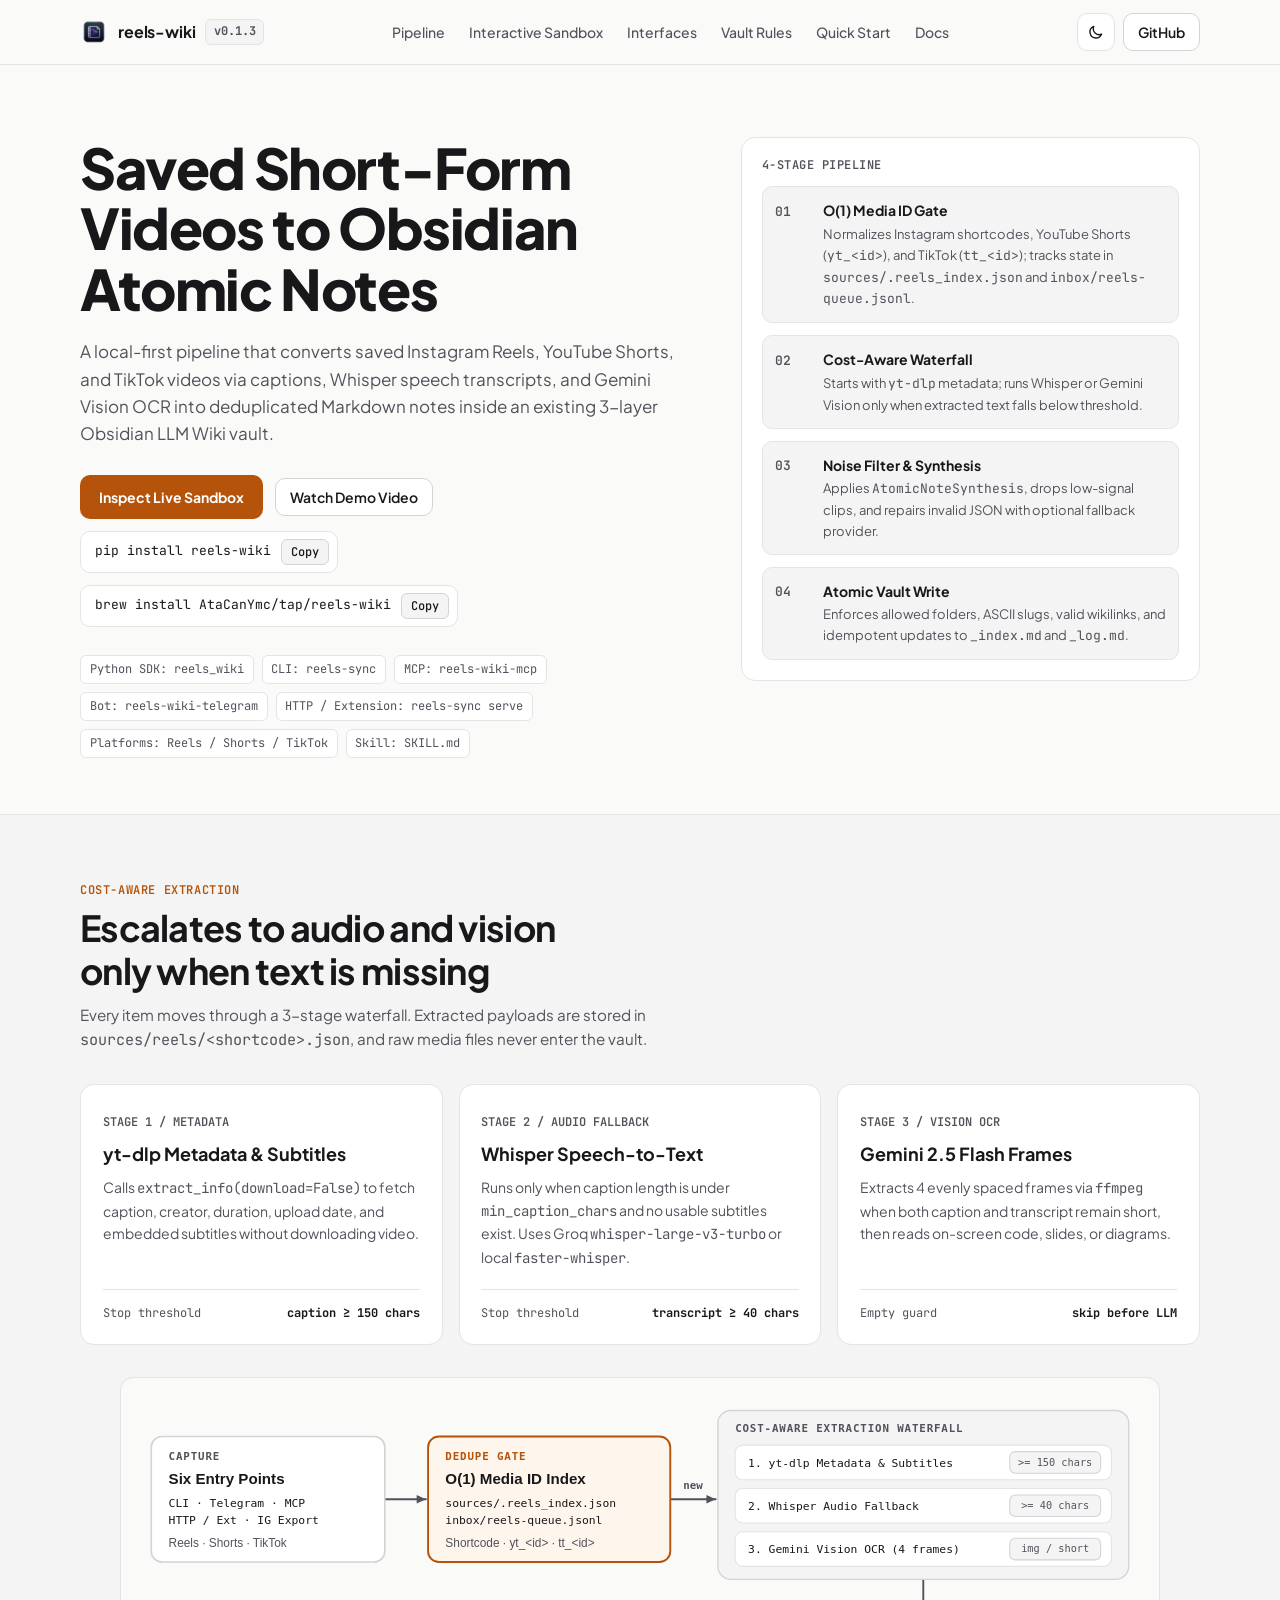
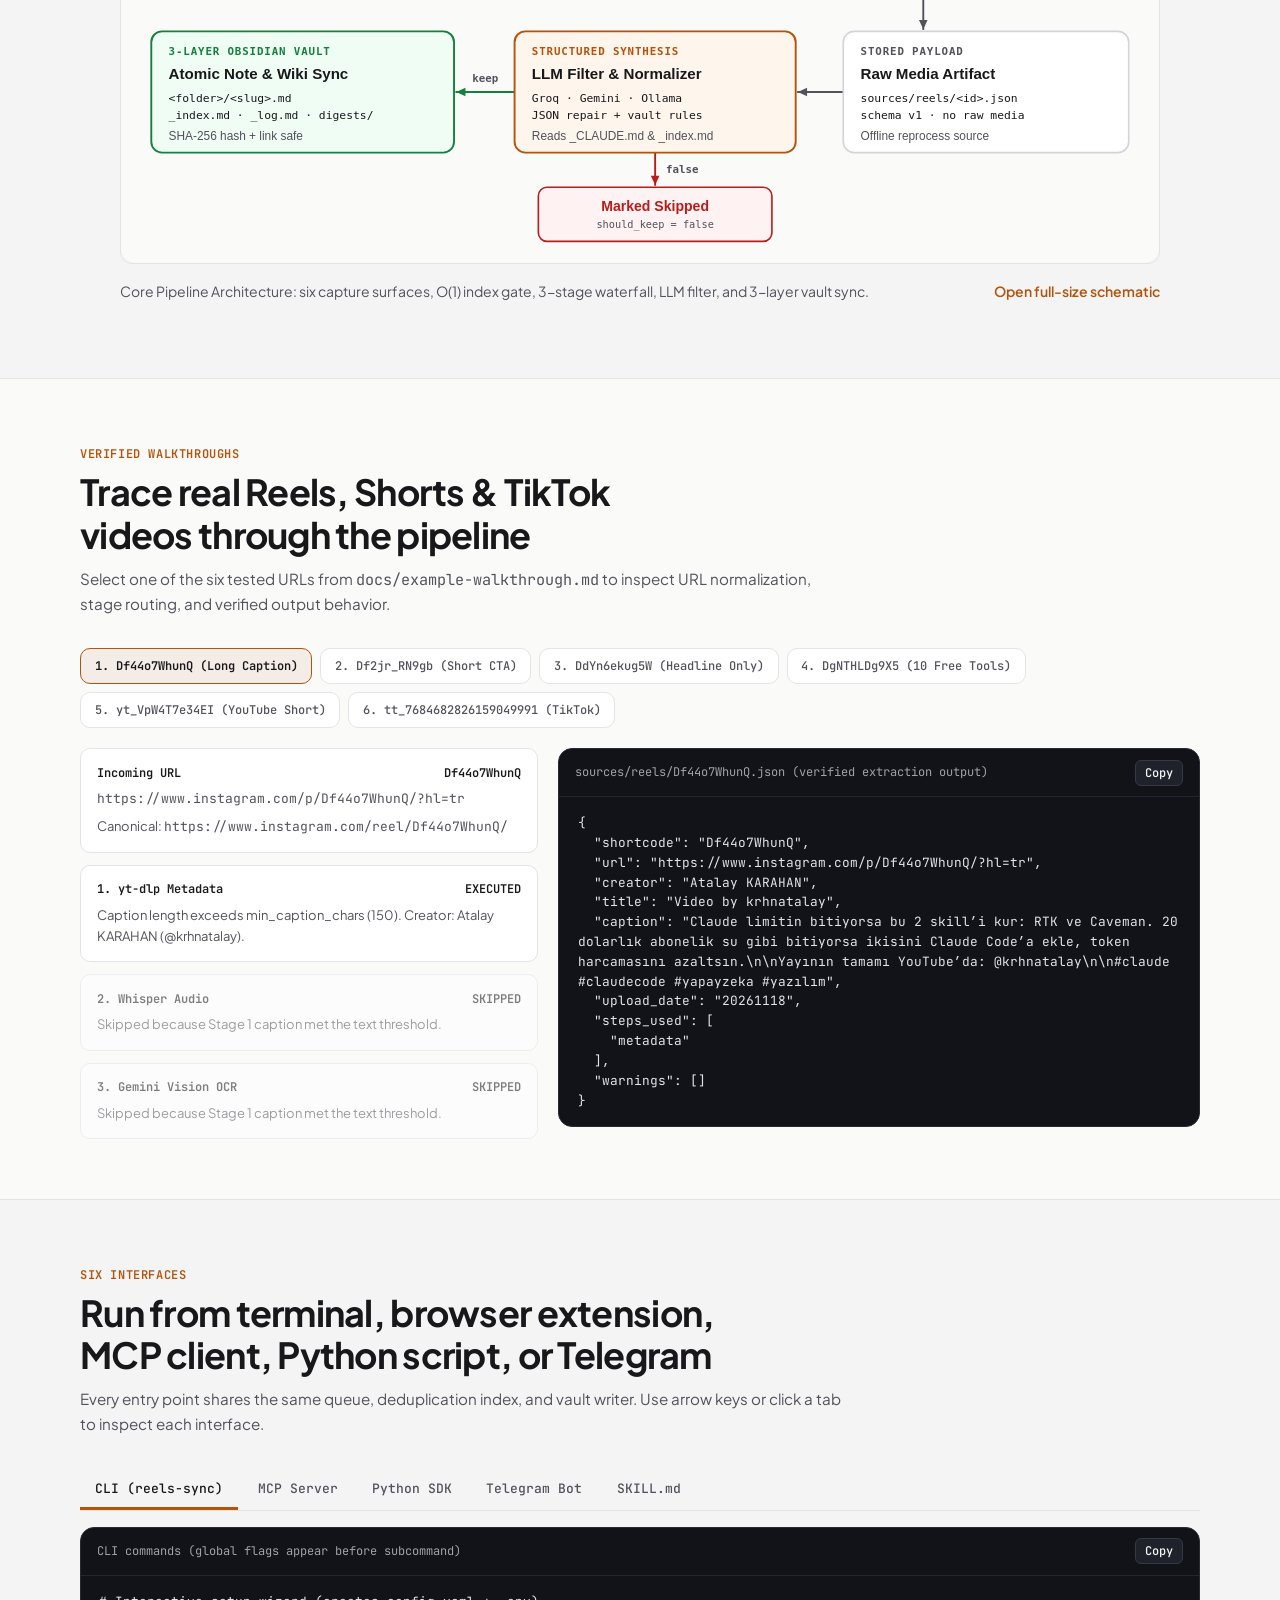
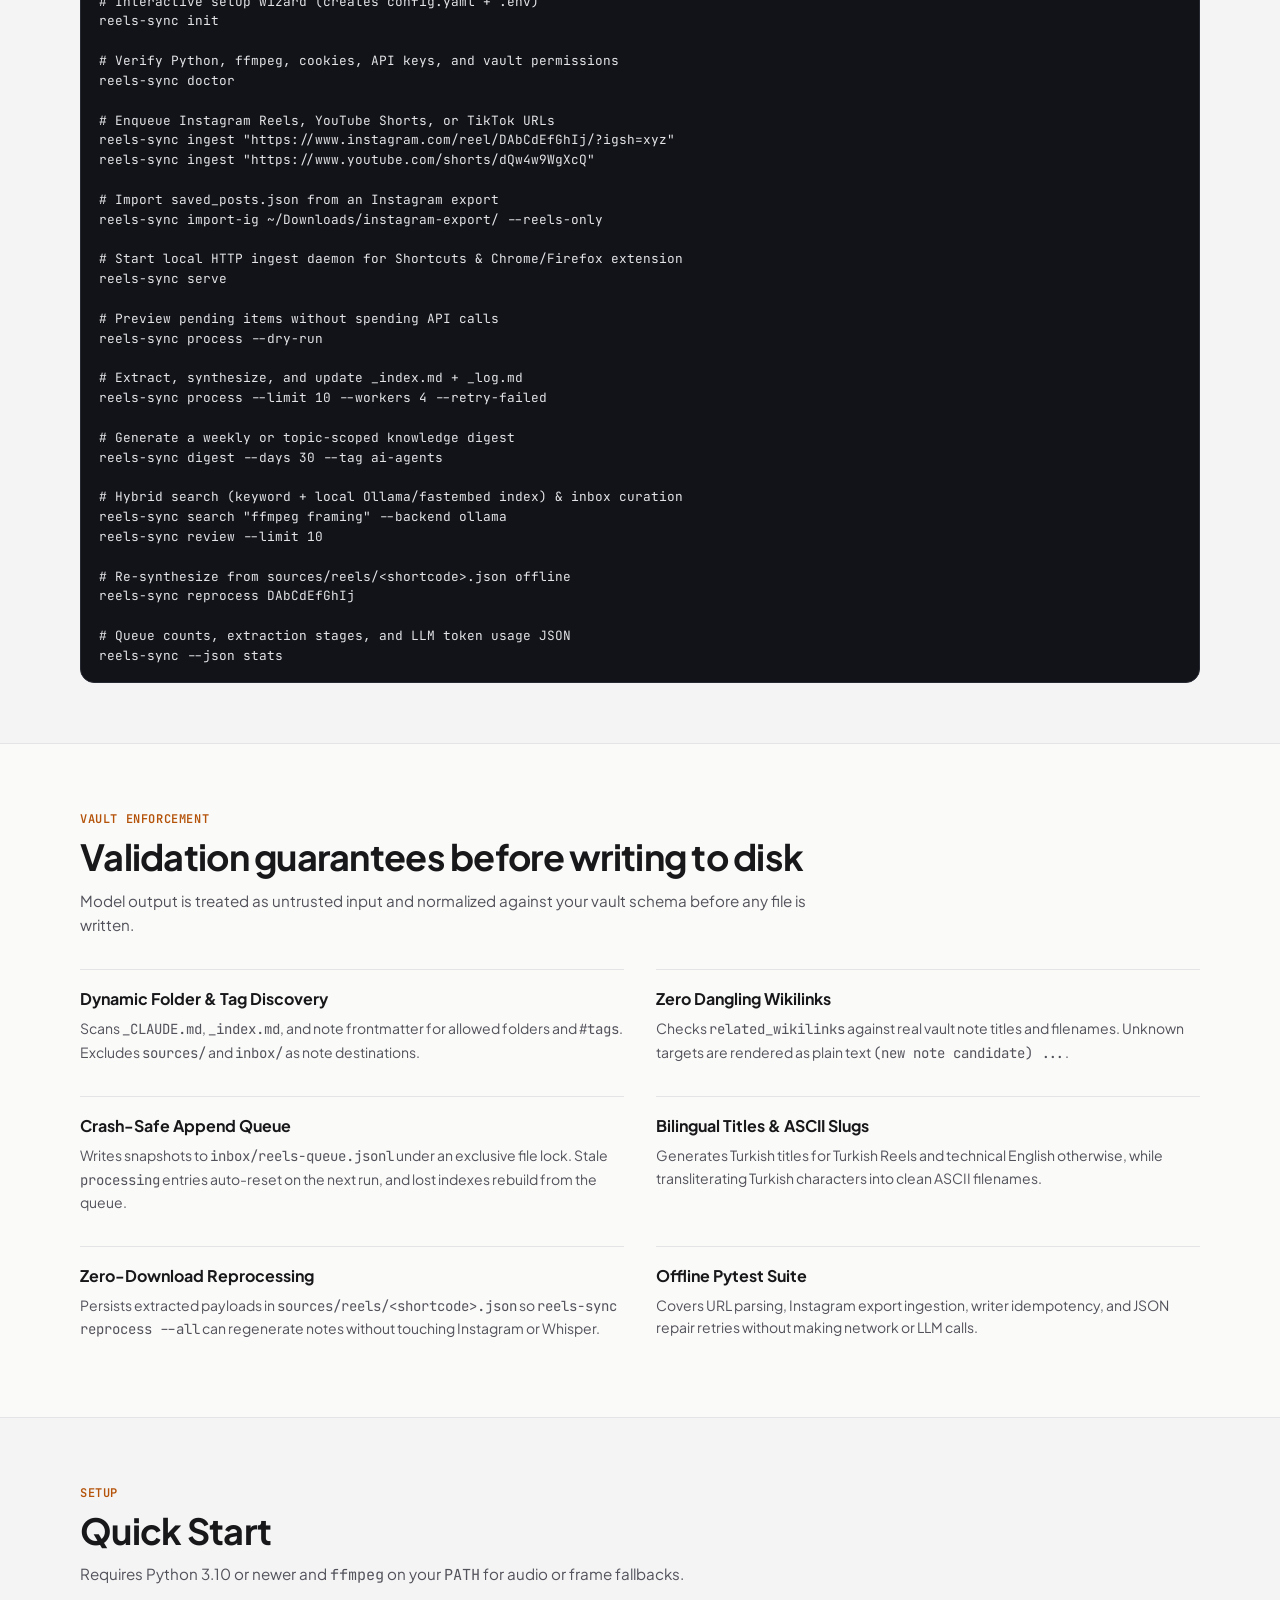
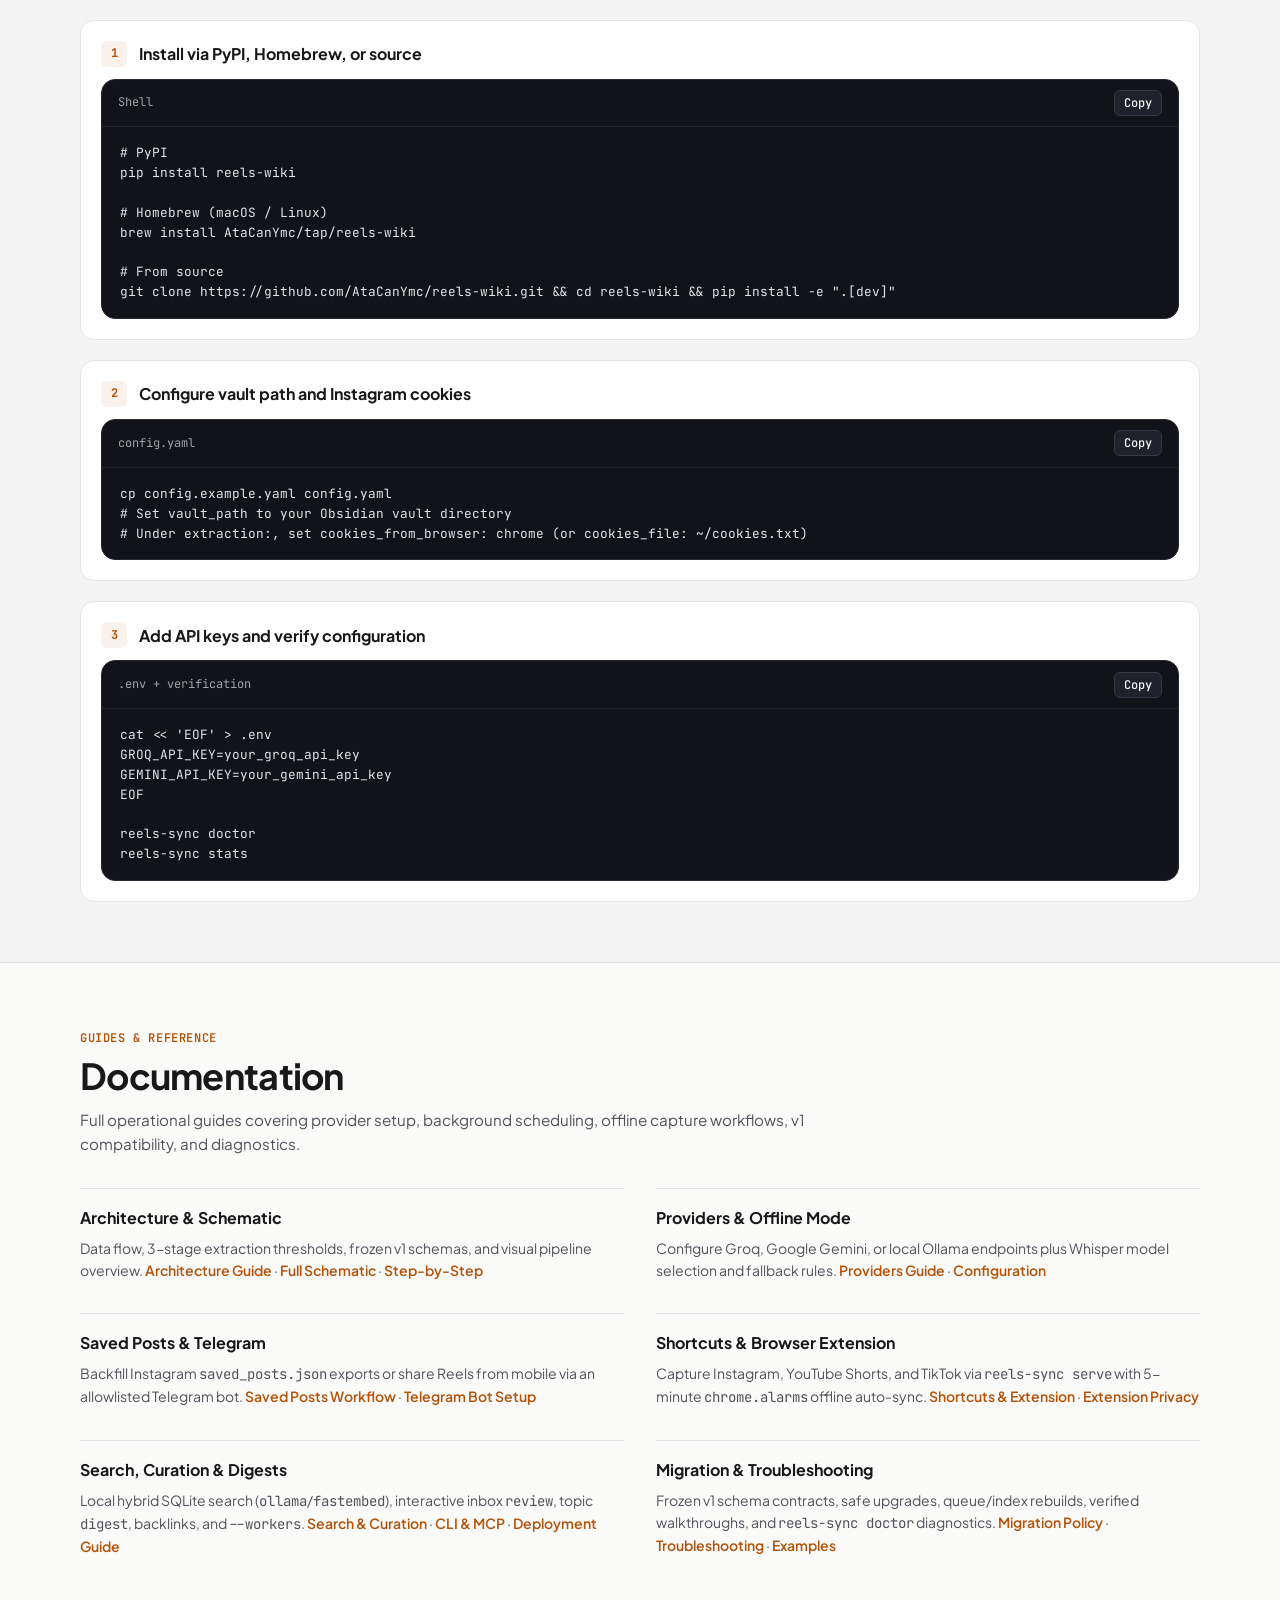
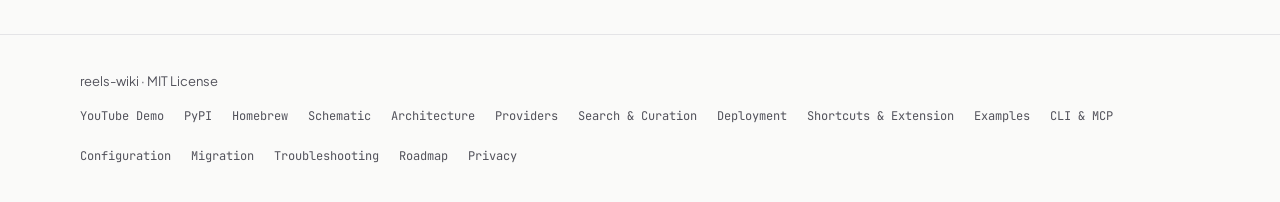
==== commit 9e00c39a: "feat: enhance search and curation features; add local hybrid search, interactive inbox review, and u" ====
--- a/site/index.html
+++ b/site/index.html
@@ -406,10 +406,14 @@
 reels-sync process --dry-run
 
 # Extract, synthesize, and update _index.md + _log.md
-reels-sync process --limit 10 --retry-failed
-
-# Generate a weekly knowledge digest grouping recent notes by tag
-reels-sync digest --days 7
+reels-sync process --limit 10 --workers 4 --retry-failed
+
+# Generate a weekly or topic-scoped knowledge digest
+reels-sync digest --days 30 --tag ai-agents
+
+# Hybrid search (keyword + local Ollama/fastembed index) &amp; inbox curation
+reels-sync search "ffmpeg framing" --backend ollama
+reels-sync review --limit 10
 
 # Re-synthesize from sources/reels/&lt;shortcode&gt;.json offline
 reels-sync reprocess DAbCdEfGhIj
@@ -687,11 +691,12 @@
             </p>
           </div>
           <div class="spec-row">
-            <h3>Deployment &amp; Scheduling</h3>
+            <h3>Search, Curation &amp; Digests</h3>
             <p>
-              Run unattended via Docker Compose, macOS <code>launchd</code>, Linux <code>systemd</code> timers, Homebrew/pipx, or custom Jinja2 note templates.
-              <a href="https://github.com/AtaCanYmc/reels-wiki/blob/main/docs/deployment.md" target="_blank" rel="noopener noreferrer" style="color: var(--accent); font-weight: 600;">Deployment Guide</a> ·
-              <a href="https://github.com/AtaCanYmc/reels-wiki/blob/main/docs/cli-and-mcp.md" target="_blank" rel="noopener noreferrer" style="color: var(--accent); font-weight: 600;">CLI &amp; MCP</a>
+              Local hybrid SQLite search (<code>ollama</code>/<code>fastembed</code>), interactive inbox <code>review</code>, topic <code>digest</code>, backlinks, and <code>--workers</code>.
+              <a href="https://github.com/AtaCanYmc/reels-wiki/blob/main/docs/search-and-curation.md" target="_blank" rel="noopener noreferrer" style="color: var(--accent); font-weight: 600;">Search &amp; Curation</a> ·
+              <a href="https://github.com/AtaCanYmc/reels-wiki/blob/main/docs/cli-and-mcp.md" target="_blank" rel="noopener noreferrer" style="color: var(--accent); font-weight: 600;">CLI &amp; MCP</a> ·
+              <a href="https://github.com/AtaCanYmc/reels-wiki/blob/main/docs/deployment.md" target="_blank" rel="noopener noreferrer" style="color: var(--accent); font-weight: 600;">Deployment Guide</a>
             </p>
           </div>
           <div class="spec-row">
@@ -718,6 +723,7 @@
         <a href="architecture-diagram.html">Schematic</a>
         <a href="https://github.com/AtaCanYmc/reels-wiki/blob/main/docs/architecture.md" target="_blank" rel="noopener noreferrer">Architecture</a>
         <a href="https://github.com/AtaCanYmc/reels-wiki/blob/main/docs/providers.md" target="_blank" rel="noopener noreferrer">Providers</a>
+        <a href="https://github.com/AtaCanYmc/reels-wiki/blob/main/docs/search-and-curation.md" target="_blank" rel="noopener noreferrer">Search &amp; Curation</a>
         <a href="https://github.com/AtaCanYmc/reels-wiki/blob/main/docs/deployment.md" target="_blank" rel="noopener noreferrer">Deployment</a>
         <a href="https://github.com/AtaCanYmc/reels-wiki/blob/main/docs/shortcuts-and-extension.md" target="_blank" rel="noopener noreferrer">Shortcuts &amp; Extension</a>
         <a href="https://github.com/AtaCanYmc/reels-wiki/blob/main/docs/example-walkthrough.md" target="_blank" rel="noopener noreferrer">Examples</a>
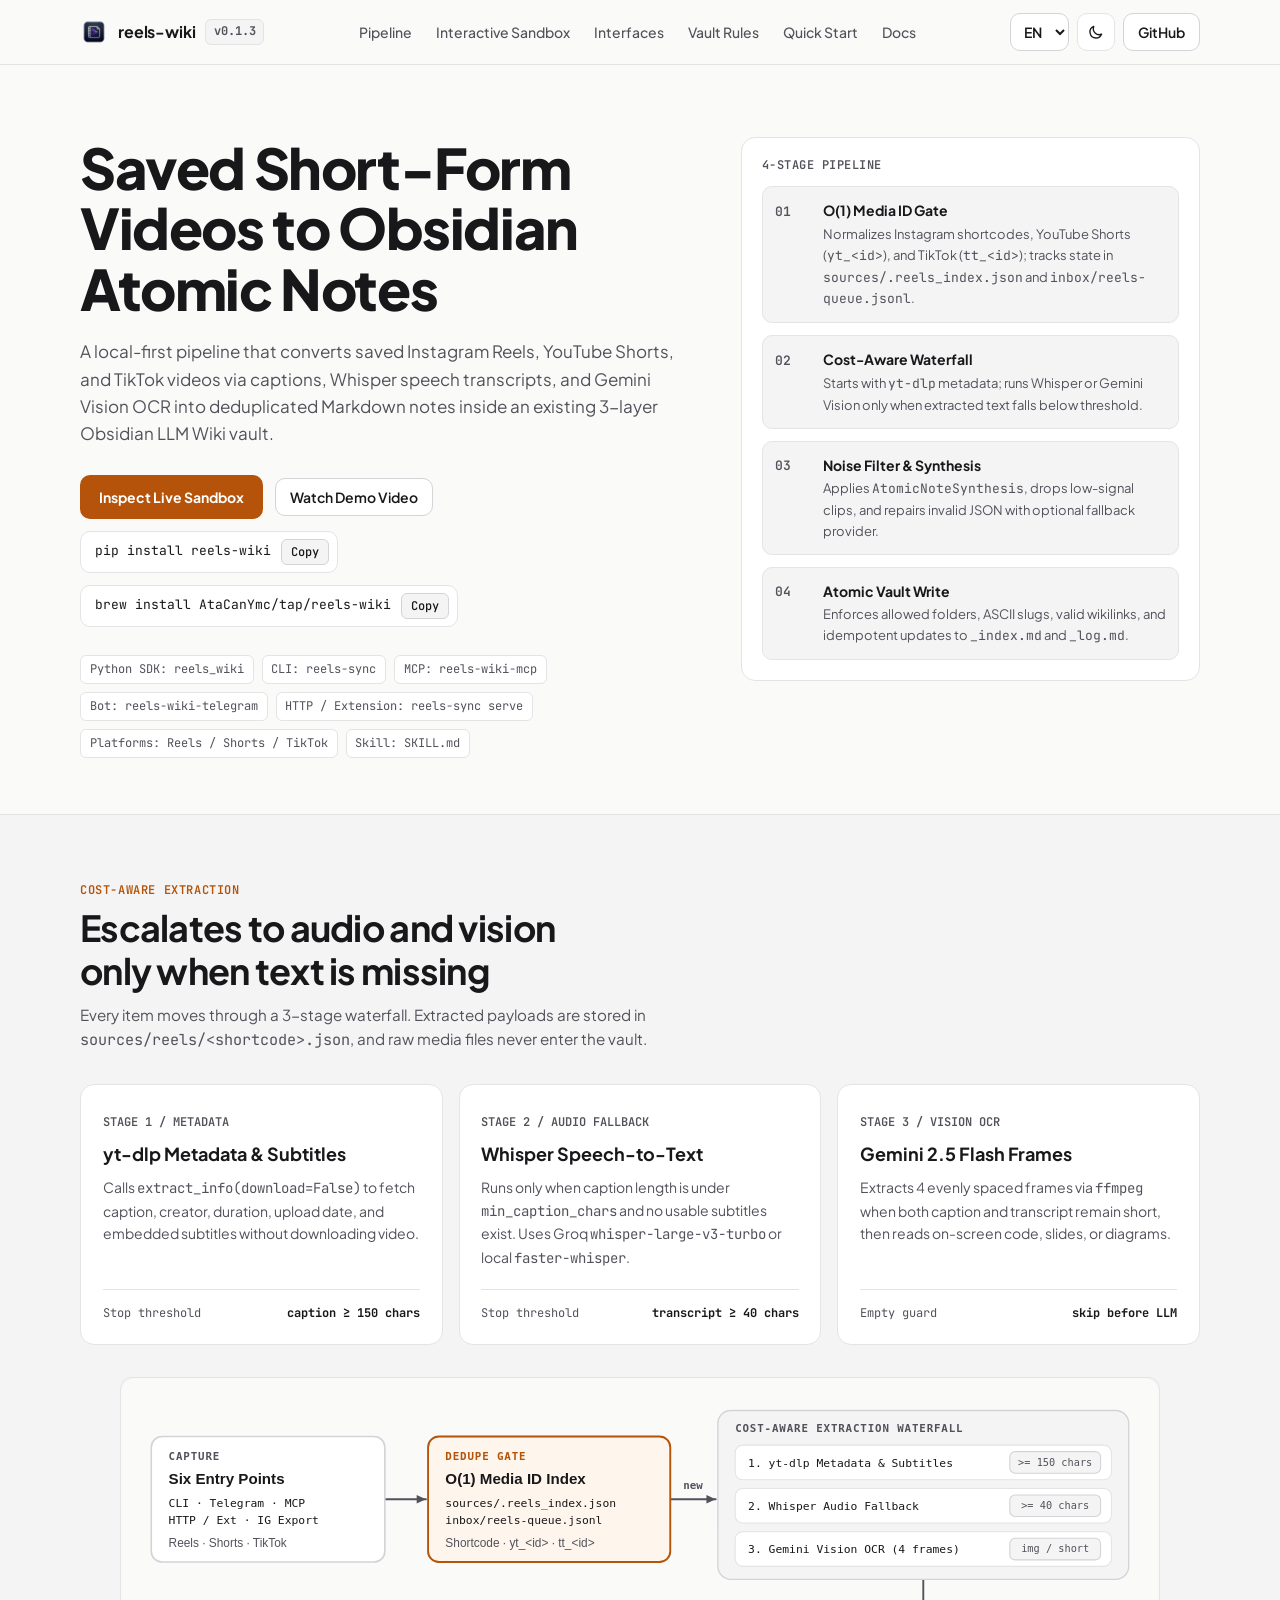
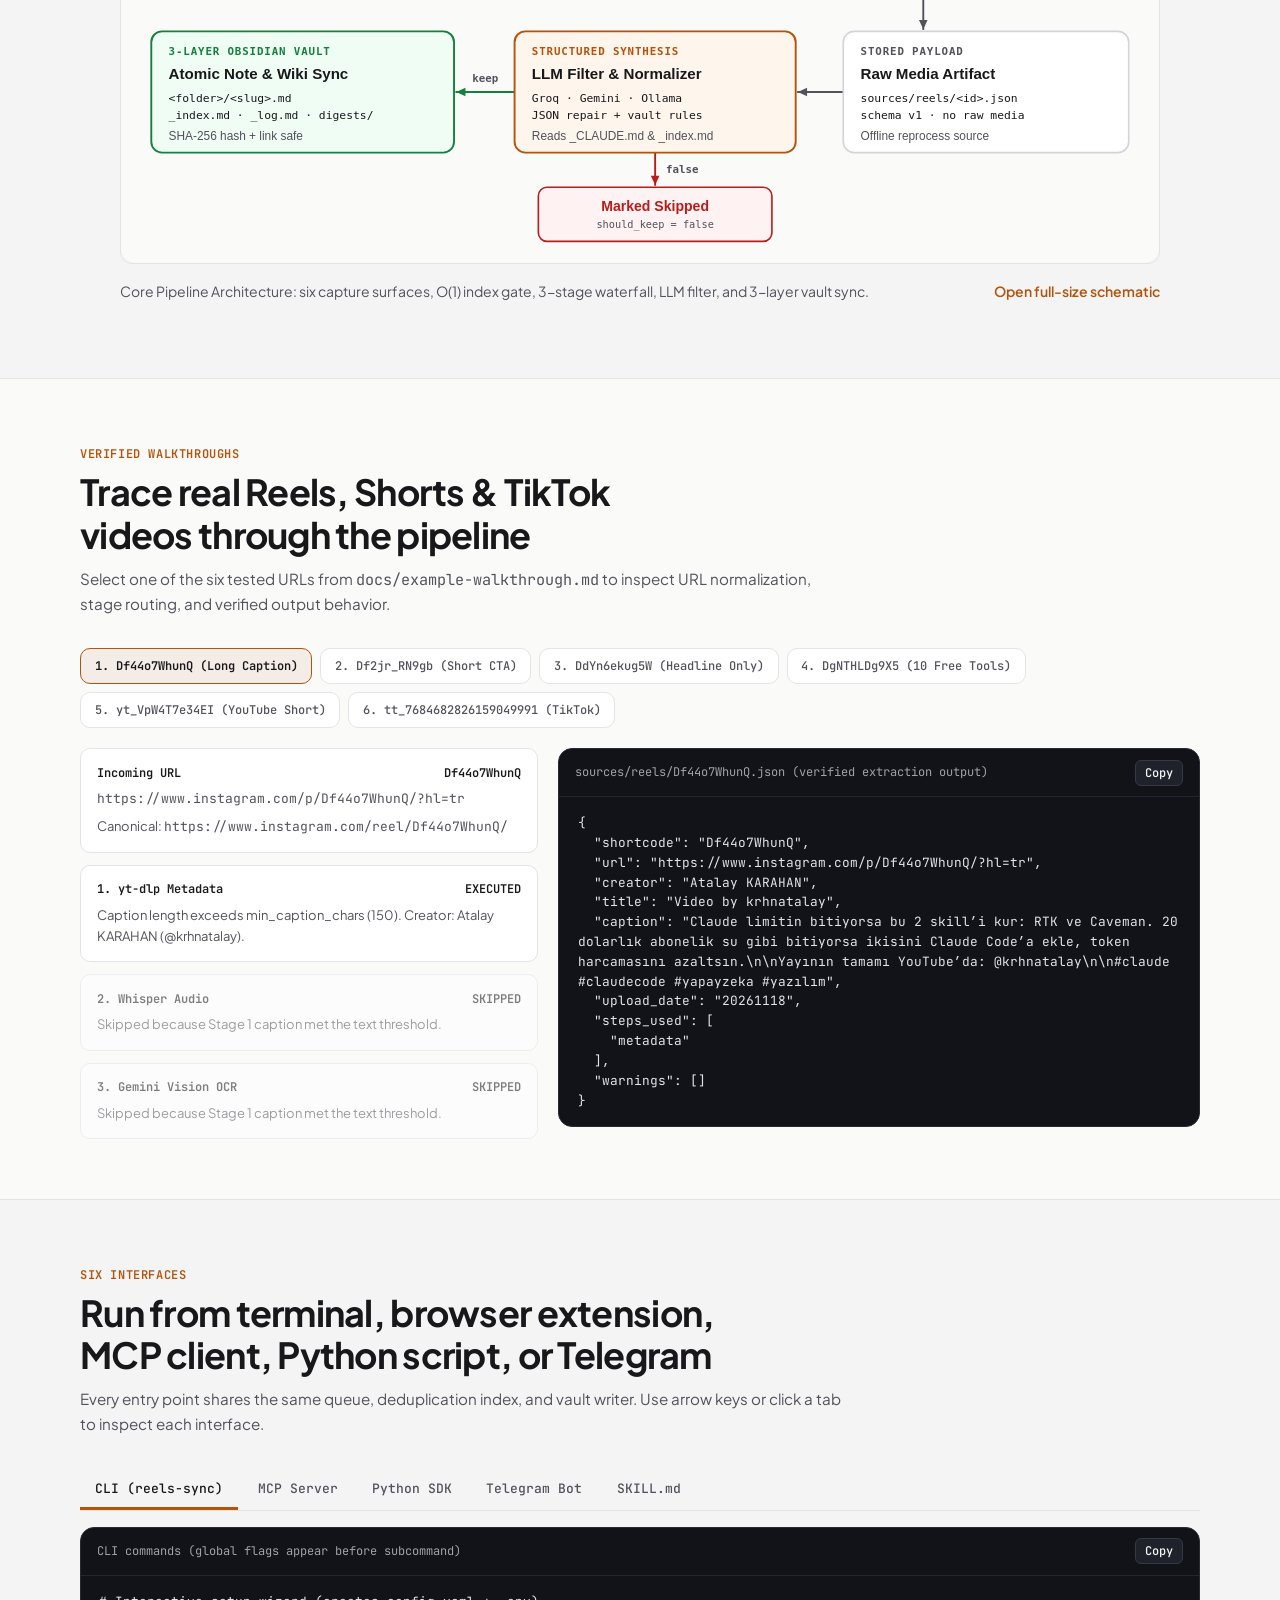
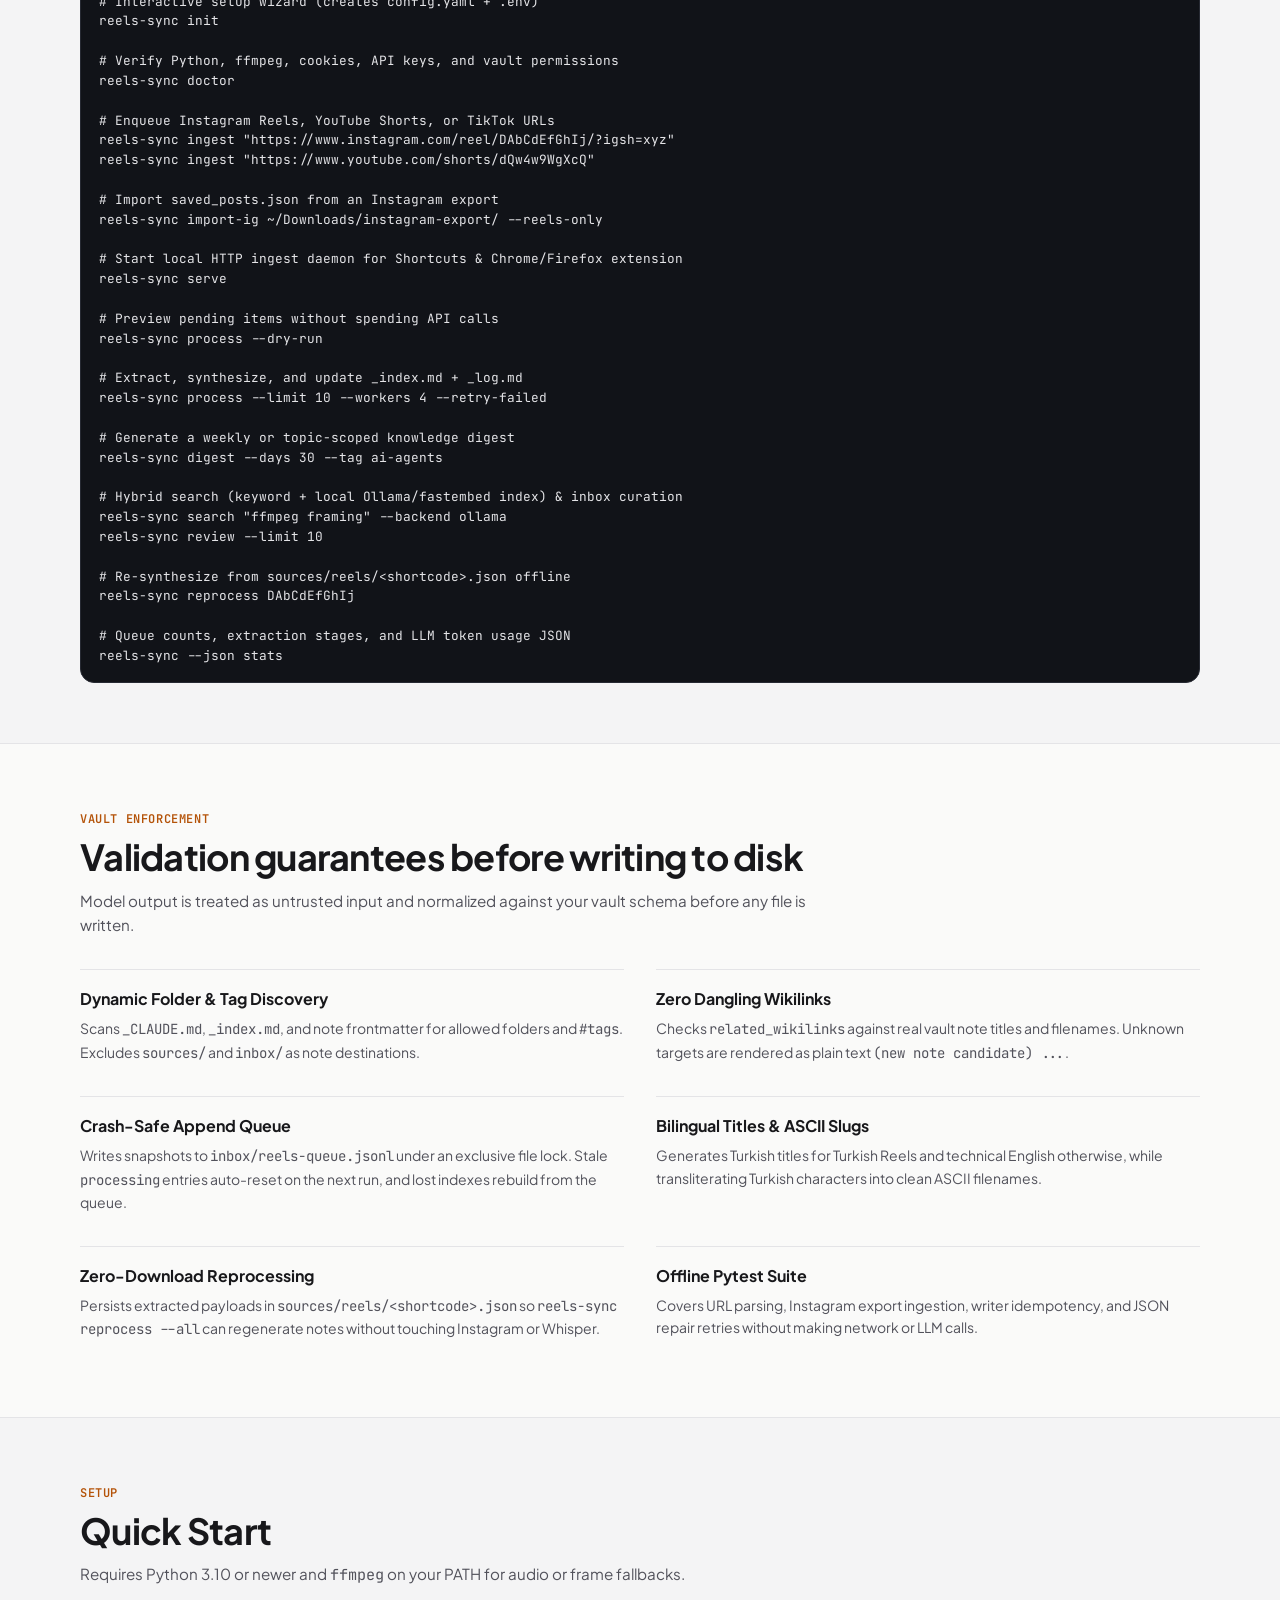
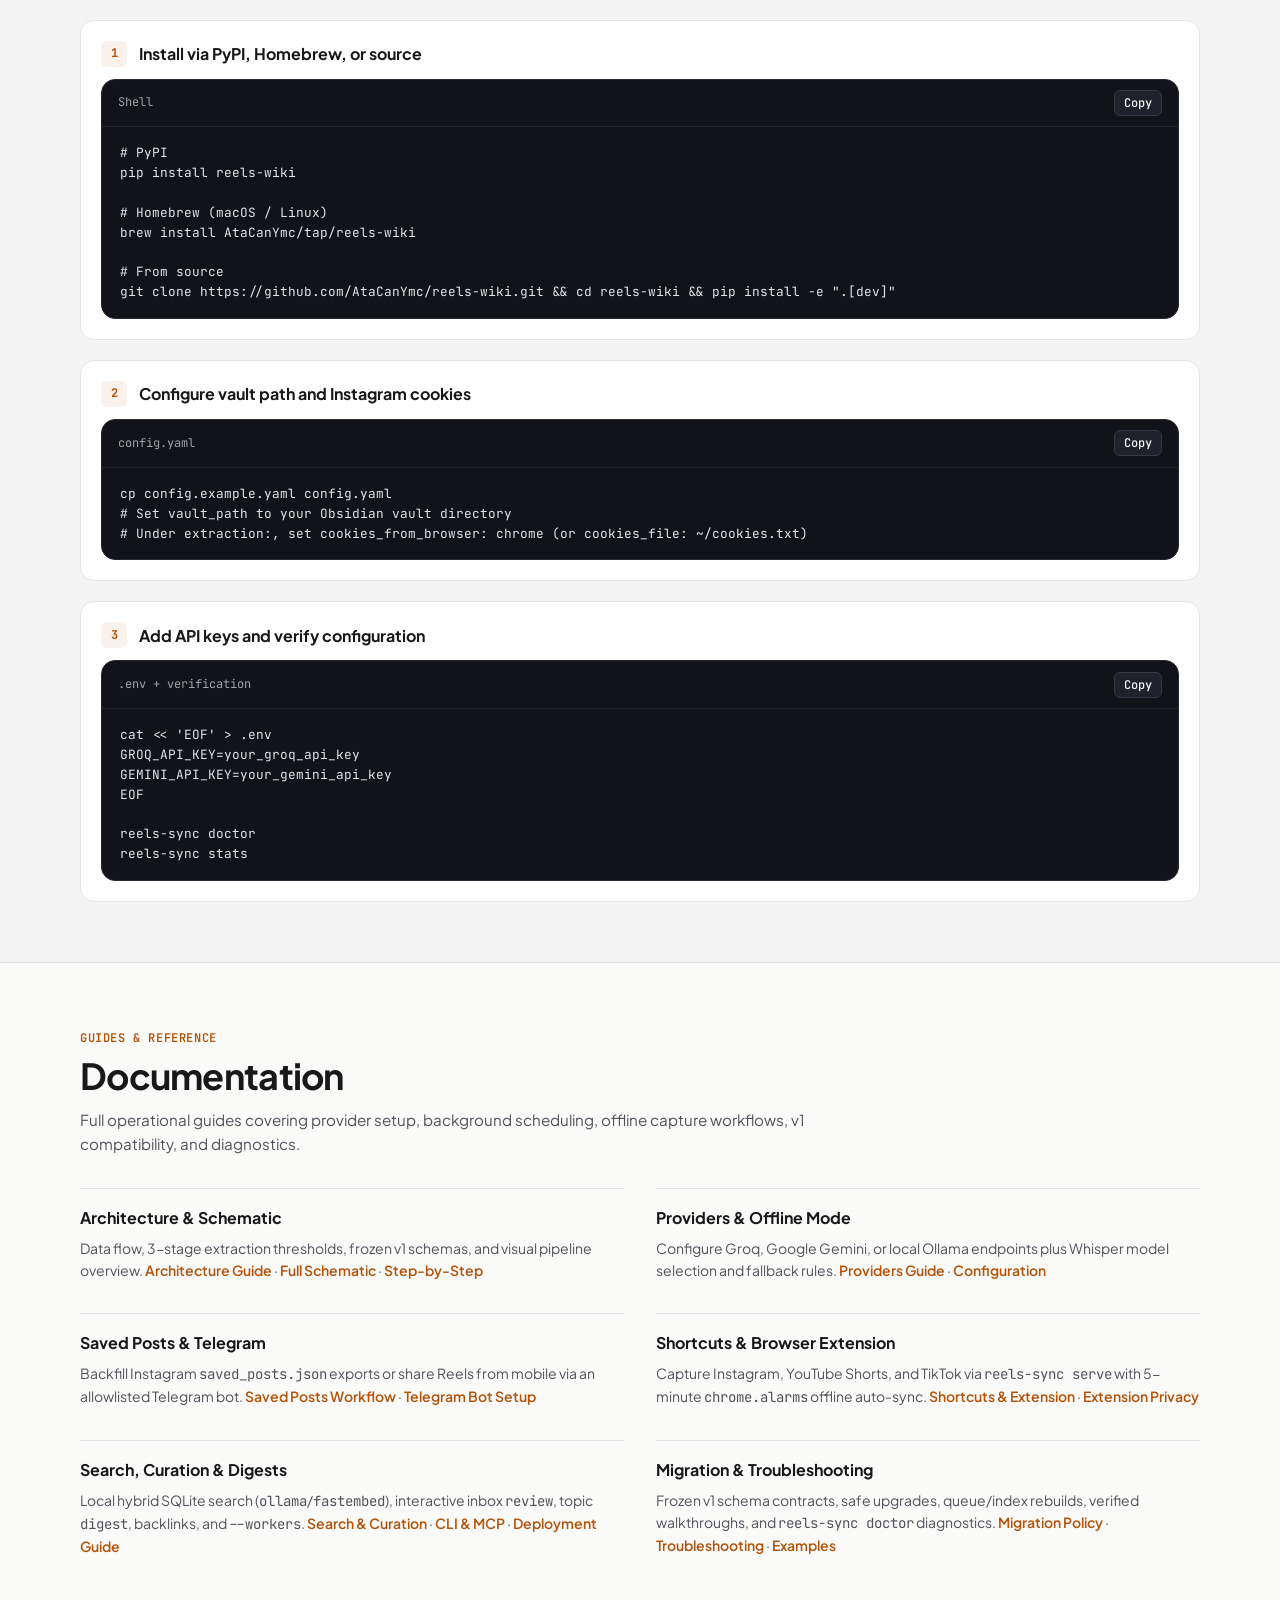
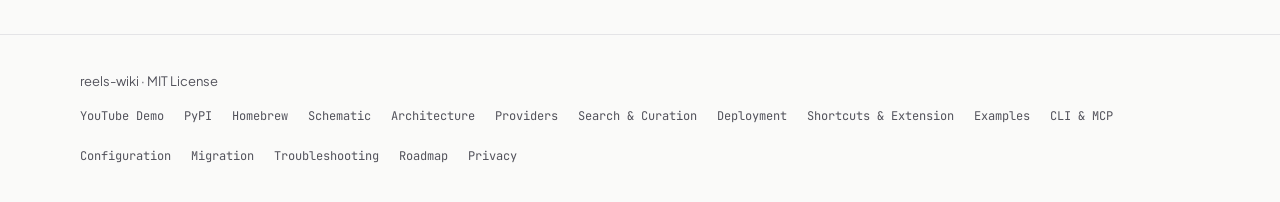
==== commit 0d1ee9f7: "feat: add language selection feature; implement i18n support and update navigation links" ====
--- a/site/index.html
+++ b/site/index.html
@@ -76,15 +76,23 @@
       </a>
 
       <nav class="nav-links" aria-label="Primary sections">
-        <a href="#pipeline">Pipeline</a>
-        <a href="#sandbox">Interactive Sandbox</a>
-        <a href="#interfaces">Interfaces</a>
-        <a href="#guardrails">Vault Rules</a>
-        <a href="#quickstart">Quick Start</a>
-        <a href="#docs">Docs</a>
+        <a href="#pipeline" data-i18n="nav.pipeline">Pipeline</a>
+        <a href="#sandbox" data-i18n="nav.sandbox">Interactive Sandbox</a>
+        <a href="#interfaces" data-i18n="nav.interfaces">Interfaces</a>
+        <a href="#guardrails" data-i18n="nav.guardrails">Vault Rules</a>
+        <a href="#quickstart" data-i18n="nav.quickstart">Quick Start</a>
+        <a href="#docs" data-i18n="nav.docs">Docs</a>
       </nav>
 
       <div class="nav-actions">
+        <select id="langSelect" class="lang-select" aria-label="Language">
+          <option value="en">EN</option>
+          <option value="tr">TR</option>
+          <option value="fr">FR</option>
+          <option value="de">DE</option>
+          <option value="es">ES</option>
+        </select>
+
         <button id="themeToggle" type="button" class="icon-btn" aria-live="off">
           <span class="theme-opt-dark">
             <svg width="16" height="16" viewBox="0 0 24 24" fill="none" stroke="currentColor" stroke-width="2" aria-hidden="true">
@@ -116,18 +124,19 @@
     <section class="hero">
       <div class="container hero-grid">
         <div>
-          <h1>Saved Short-Form Videos to Obsidian Atomic Notes</h1>
-          <p class="hero-lead">
+          <h1 data-i18n="hero.title">Saved Short-Form Videos to Obsidian Atomic Notes</h1>
+          <p class="hero-lead" data-i18n="hero.lead">
             A local-first pipeline that converts saved Instagram Reels, YouTube Shorts, and TikTok videos via captions, Whisper speech transcripts, and Gemini Vision OCR into deduplicated Markdown notes inside an existing 3-layer Obsidian LLM Wiki vault.
           </p>
 
           <div class="hero-actions">
-            <a href="#sandbox" class="btn-primary">Inspect Live Sandbox</a>
+            <a href="#sandbox" class="btn-primary" data-i18n="hero.ctaSandbox">Inspect Live Sandbox</a>
             <a
               href="https://youtu.be/olA_FnqwgkY"
               target="_blank"
               rel="noopener noreferrer"
               class="btn-github"
+              data-i18n="hero.ctaDemo"
             >
               Watch Demo Video
             </a>
@@ -142,8 +151,8 @@
                   commandfor="install-cmd"
                   aria-label="Copy PyPI install command"
                 >
-                  <span class="copy-icon-default" aria-hidden="true">Copy</span>
-                  <span class="copy-icon-check" aria-hidden="true">Copied</span>
+                  <span class="copy-icon-default" aria-hidden="true" data-i18n="copy.default">Copy</span>
+                  <span class="copy-icon-check" aria-hidden="true" data-i18n="copy.done">Copied</span>
                 </button>
                 <span class="copy-tip" role="status"></span>
               </span>
@@ -159,8 +168,8 @@
                   commandfor="brew-cmd"
                   aria-label="Copy Homebrew install command"
                 >
-                  <span class="copy-icon-default" aria-hidden="true">Copy</span>
-                  <span class="copy-icon-check" aria-hidden="true">Copied</span>
+                  <span class="copy-icon-default" aria-hidden="true" data-i18n="copy.default">Copy</span>
+                  <span class="copy-icon-check" aria-hidden="true" data-i18n="copy.done">Copied</span>
                 </button>
                 <span class="copy-tip" role="status"></span>
               </span>
@@ -179,7 +188,7 @@
         </div>
 
         <aside class="hero-panel" aria-label="Pipeline architecture summary">
-          <h2 class="hero-panel-title">4-Stage Pipeline</h2>
+          <h2 class="hero-panel-title" data-i18n="hero.panelTitle">4-Stage Pipeline</h2>
           <ol class="flow-list">
             <li class="flow-item">
               <span class="flow-num">01</span>
@@ -217,10 +226,10 @@
     <section id="pipeline" class="section section-alt">
       <div class="container">
         <div class="section-header">
-          <span class="section-kicker">Cost-Aware Extraction</span>
-          <h2>Escalates to audio and vision only when text is missing</h2>
+          <span class="section-kicker" data-i18n="pipeline.kicker">Cost-Aware Extraction</span>
+          <h2 data-i18n="pipeline.title">Escalates to audio and vision only when text is missing</h2>
           <p class="section-desc">
-            Every item moves through a 3-stage waterfall. Extracted payloads are stored in <code>sources/reels/&lt;shortcode&gt;.json</code>, and raw media files never enter the vault.
+            <span data-i18n="pipeline.desc1">Every item moves through a 3-stage waterfall. Extracted payloads are stored in</span> <code>sources/reels/&lt;shortcode&gt;.json</code><span data-i18n="pipeline.desc2">, and raw media files never enter the vault.</span>
           </p>
         </div>
 
@@ -279,10 +288,10 @@
     <section id="sandbox" class="section">
       <div class="container">
         <div class="section-header">
-          <span class="section-kicker">Verified Walkthroughs</span>
-          <h2>Trace real Reels, Shorts &amp; TikTok videos through the pipeline</h2>
+          <span class="section-kicker" data-i18n="sandbox.kicker">Verified Walkthroughs</span>
+          <h2 data-i18n="sandbox.title">Trace real Reels, Shorts &amp; TikTok videos through the pipeline</h2>
           <p class="section-desc">
-            Select one of the six tested URLs from <code>docs/example-walkthrough.md</code> to inspect URL normalization, stage routing, and verified output behavior.
+            <span data-i18n="sandbox.desc1">Select one of the six tested URLs from</span> <code>docs/example-walkthrough.md</code> <span data-i18n="sandbox.desc2">to inspect URL normalization, stage routing, and verified output behavior.</span>
           </p>
         </div>
 
@@ -342,8 +351,8 @@
                   commandfor="simOutputContent"
                   aria-label="Copy sandbox output"
                 >
-                  <span class="copy-icon-default" aria-hidden="true">Copy</span>
-                  <span class="copy-icon-check" aria-hidden="true">Copied</span>
+                  <span class="copy-icon-default" aria-hidden="true" data-i18n="copy.default">Copy</span>
+                  <span class="copy-icon-check" aria-hidden="true" data-i18n="copy.done">Copied</span>
                 </button>
                 <span class="copy-tip" role="status"></span>
               </span>
@@ -357,9 +366,9 @@
     <section id="interfaces" class="section section-alt">
       <div class="container">
         <div class="section-header">
-          <span class="section-kicker">Six Interfaces</span>
-          <h2>Run from terminal, browser extension, MCP client, Python script, or Telegram</h2>
-          <p class="section-desc">
+          <span class="section-kicker" data-i18n="interfaces.kicker">Six Interfaces</span>
+          <h2 data-i18n="interfaces.title">Run from terminal, browser extension, MCP client, Python script, or Telegram</h2>
+          <p class="section-desc" data-i18n="interfaces.desc">
             Every entry point shares the same queue, deduplication index, and vault writer. Use arrow keys or click a tab to inspect each interface.
           </p>
         </div>
@@ -380,8 +389,8 @@
                   <span>CLI commands (global flags appear before subcommand)</span>
                   <span class="copy">
                     <button type="button" class="copy-button copy-button-dark" command="--copy" commandfor="code-cli" aria-label="Copy CLI commands">
-                      <span class="copy-icon-default" aria-hidden="true">Copy</span>
-                      <span class="copy-icon-check" aria-hidden="true">Copied</span>
+                      <span class="copy-icon-default" aria-hidden="true" data-i18n="copy.default">Copy</span>
+                      <span class="copy-icon-check" aria-hidden="true" data-i18n="copy.done">Copied</span>
                     </button>
                     <span class="copy-tip" role="status"></span>
                   </span>
@@ -429,8 +438,8 @@
                   <span>MCP server stdio configuration</span>
                   <span class="copy">
                     <button type="button" class="copy-button copy-button-dark" command="--copy" commandfor="code-mcp" aria-label="Copy MCP config">
-                      <span class="copy-icon-default" aria-hidden="true">Copy</span>
-                      <span class="copy-icon-check" aria-hidden="true">Copied</span>
+                      <span class="copy-icon-default" aria-hidden="true" data-i18n="copy.default">Copy</span>
+                      <span class="copy-icon-check" aria-hidden="true" data-i18n="copy.done">Copied</span>
                     </button>
                     <span class="copy-tip" role="status"></span>
                   </span>
@@ -456,8 +465,8 @@
                   <span>Python SDK usage</span>
                   <span class="copy">
                     <button type="button" class="copy-button copy-button-dark" command="--copy" commandfor="code-sdk" aria-label="Copy Python SDK snippet">
-                      <span class="copy-icon-default" aria-hidden="true">Copy</span>
-                      <span class="copy-icon-check" aria-hidden="true">Copied</span>
+                      <span class="copy-icon-default" aria-hidden="true" data-i18n="copy.default">Copy</span>
+                      <span class="copy-icon-check" aria-hidden="true" data-i18n="copy.done">Copied</span>
                     </button>
                     <span class="copy-tip" role="status"></span>
                   </span>
@@ -477,8 +486,8 @@
                   <span>Telegram capture bot setup</span>
                   <span class="copy">
                     <button type="button" class="copy-button copy-button-dark" command="--copy" commandfor="code-telegram" aria-label="Copy Telegram bot commands">
-                      <span class="copy-icon-default" aria-hidden="true">Copy</span>
-                      <span class="copy-icon-check" aria-hidden="true">Copied</span>
+                      <span class="copy-icon-default" aria-hidden="true" data-i18n="copy.default">Copy</span>
+                      <span class="copy-icon-check" aria-hidden="true" data-i18n="copy.done">Copied</span>
                     </button>
                     <span class="copy-tip" role="status"></span>
                   </span>
@@ -500,8 +509,8 @@
                   <span>SKILL.md operational guardrails</span>
                   <span class="copy">
                     <button type="button" class="copy-button copy-button-dark" command="--copy" commandfor="code-skill" aria-label="Copy SKILL.md rules">
-                      <span class="copy-icon-default" aria-hidden="true">Copy</span>
-                      <span class="copy-icon-check" aria-hidden="true">Copied</span>
+                      <span class="copy-icon-default" aria-hidden="true" data-i18n="copy.default">Copy</span>
+                      <span class="copy-icon-check" aria-hidden="true" data-i18n="copy.done">Copied</span>
                     </button>
                     <span class="copy-tip" role="status"></span>
                   </span>
@@ -521,9 +530,9 @@
     <section id="guardrails" class="section">
       <div class="container">
         <div class="section-header">
-          <span class="section-kicker">Vault Enforcement</span>
-          <h2>Validation guarantees before writing to disk</h2>
-          <p class="section-desc">
+          <span class="section-kicker" data-i18n="guardrails.kicker">Vault Enforcement</span>
+          <h2 data-i18n="guardrails.title">Validation guarantees before writing to disk</h2>
+          <p class="section-desc" data-i18n="guardrails.desc">
             Model output is treated as untrusted input and normalized against your vault schema before any file is written.
           </p>
         </div>
@@ -560,10 +569,10 @@
     <section id="quickstart" class="section section-alt">
       <div class="container">
         <div class="section-header">
-          <span class="section-kicker">Setup</span>
-          <h2>Quick Start</h2>
+          <span class="section-kicker" data-i18n="quickstart.kicker">Setup</span>
+          <h2 data-i18n="quickstart.title">Quick Start</h2>
           <p class="section-desc">
-            Requires Python 3.10 or newer and <code>ffmpeg</code> on your <code>PATH</code> for audio or frame fallbacks.
+            <span data-i18n="quickstart.desc1">Requires Python 3.10 or newer and</span> <code>ffmpeg</code> <span data-i18n="quickstart.desc2">on your PATH for audio or frame fallbacks.</span>
           </p>
         </div>
 
@@ -571,15 +580,15 @@
           <li class="step-card">
             <div class="step-title">
               <span class="step-badge">1</span>
-              <span>Install via PyPI, Homebrew, or source</span>
+              <span data-i18n="quickstart.step1">Install via PyPI, Homebrew, or source</span>
             </div>
             <div class="code-shell">
               <div class="code-header">
                 <span>Shell</span>
                 <span class="copy">
                   <button type="button" class="copy-button copy-button-dark" command="--copy" commandfor="qs-step-1" aria-label="Copy step 1 commands">
-                    <span class="copy-icon-default" aria-hidden="true">Copy</span>
-                    <span class="copy-icon-check" aria-hidden="true">Copied</span>
+                    <span class="copy-icon-default" aria-hidden="true" data-i18n="copy.default">Copy</span>
+                    <span class="copy-icon-check" aria-hidden="true" data-i18n="copy.done">Copied</span>
                   </button>
                   <span class="copy-tip" role="status"></span>
                 </span>
@@ -598,15 +607,15 @@
           <li class="step-card">
             <div class="step-title">
               <span class="step-badge">2</span>
-              <span>Configure vault path and Instagram cookies</span>
+              <span data-i18n="quickstart.step2">Configure vault path and Instagram cookies</span>
             </div>
             <div class="code-shell">
               <div class="code-header">
                 <span>config.yaml</span>
                 <span class="copy">
                   <button type="button" class="copy-button copy-button-dark" command="--copy" commandfor="qs-step-2" aria-label="Copy step 2 commands">
-                    <span class="copy-icon-default" aria-hidden="true">Copy</span>
-                    <span class="copy-icon-check" aria-hidden="true">Copied</span>
+                    <span class="copy-icon-default" aria-hidden="true" data-i18n="copy.default">Copy</span>
+                    <span class="copy-icon-check" aria-hidden="true" data-i18n="copy.done">Copied</span>
                   </button>
                   <span class="copy-tip" role="status"></span>
                 </span>
@@ -620,15 +629,15 @@
           <li class="step-card">
             <div class="step-title">
               <span class="step-badge">3</span>
-              <span>Add API keys and verify configuration</span>
+              <span data-i18n="quickstart.step3">Add API keys and verify configuration</span>
             </div>
             <div class="code-shell">
               <div class="code-header">
                 <span>.env + verification</span>
                 <span class="copy">
                   <button type="button" class="copy-button copy-button-dark" command="--copy" commandfor="qs-step-3" aria-label="Copy step 3 commands">
-                    <span class="copy-icon-default" aria-hidden="true">Copy</span>
-                    <span class="copy-icon-check" aria-hidden="true">Copied</span>
+                    <span class="copy-icon-default" aria-hidden="true" data-i18n="copy.default">Copy</span>
+                    <span class="copy-icon-check" aria-hidden="true" data-i18n="copy.done">Copied</span>
                   </button>
                   <span class="copy-tip" role="status"></span>
                 </span>
@@ -649,9 +658,9 @@
     <section id="docs" class="section">
       <div class="container">
         <div class="section-header">
-          <span class="section-kicker">Guides &amp; Reference</span>
-          <h2>Documentation</h2>
-          <p class="section-desc">
+          <span class="section-kicker" data-i18n="docs.kicker">Guides &amp; Reference</span>
+          <h2 data-i18n="docs.title">Documentation</h2>
+          <p class="section-desc" data-i18n="docs.desc">
             Full operational guides covering provider setup, background scheduling, offline capture workflows, v1 compatibility, and diagnostics.
           </p>
         </div>
--- a/site/index.css
+++ b/site/index.css
@@ -205,6 +205,23 @@
   background: var(--bg-subtle);
 }
 
+.lang-select {
+  min-block-size: 38px;
+  padding: 0.4rem 0.6rem;
+  border: 1px solid var(--border-strong);
+  border-radius: var(--radius-md);
+  background: var(--bg-surface);
+  color: var(--ink-primary);
+  font-family: inherit;
+  font-size: 0.875rem;
+  font-weight: 600;
+  cursor: pointer;
+}
+
+.lang-select:hover {
+  background: var(--bg-subtle);
+}
+
 /* Hero */
 .hero {
   padding-block: 4.5rem 3.5rem;
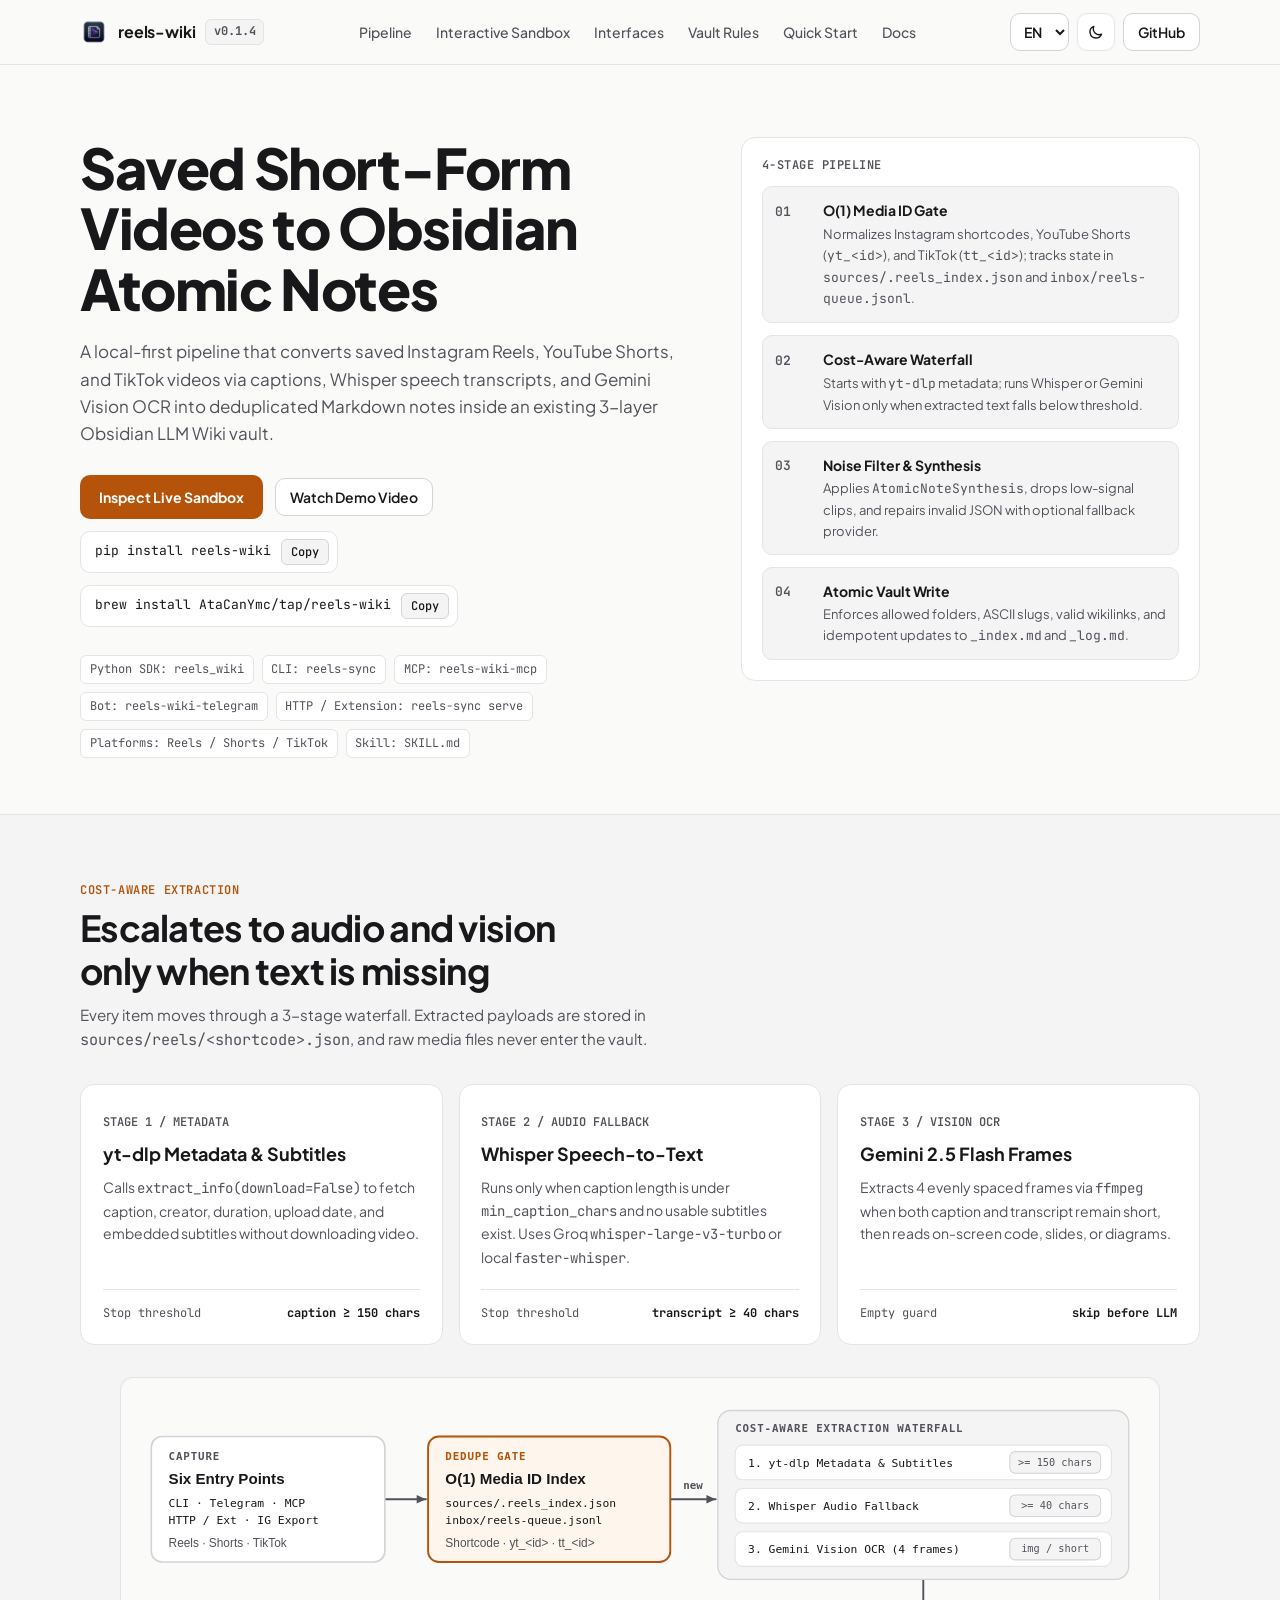
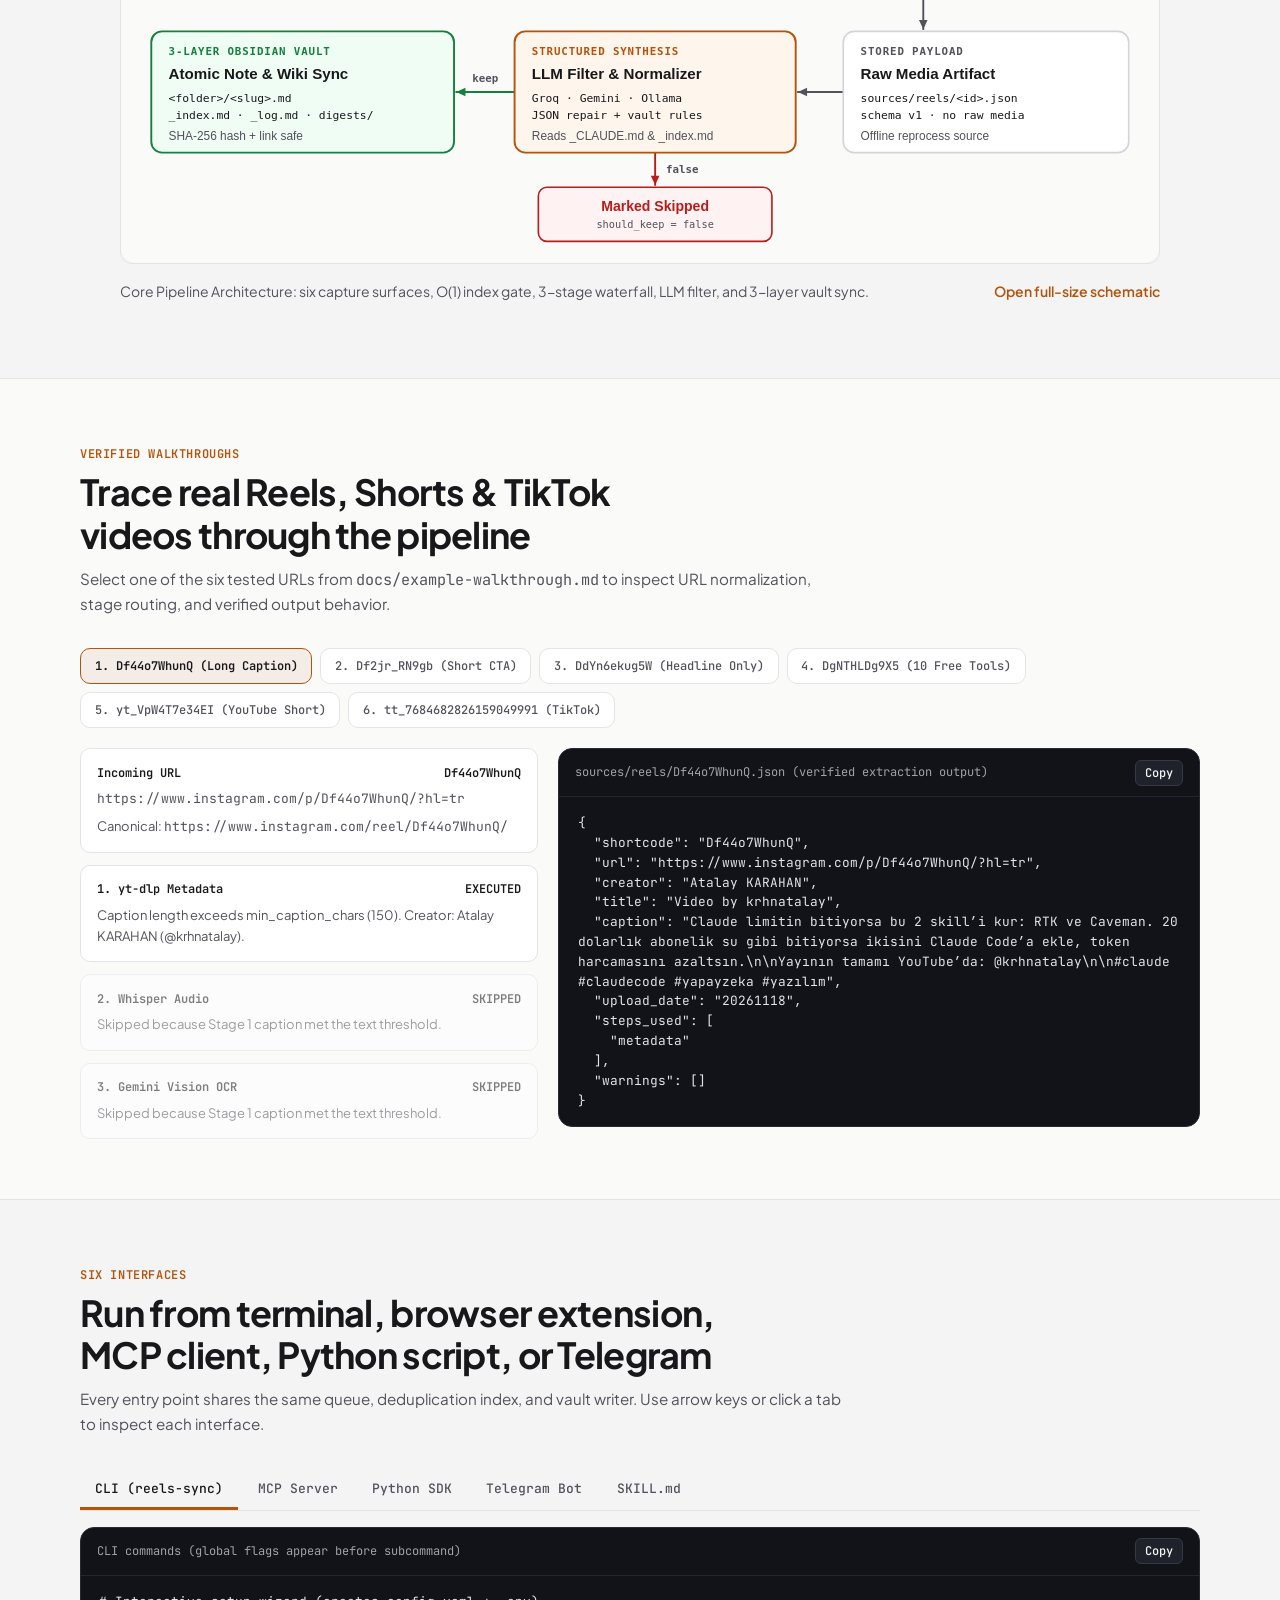
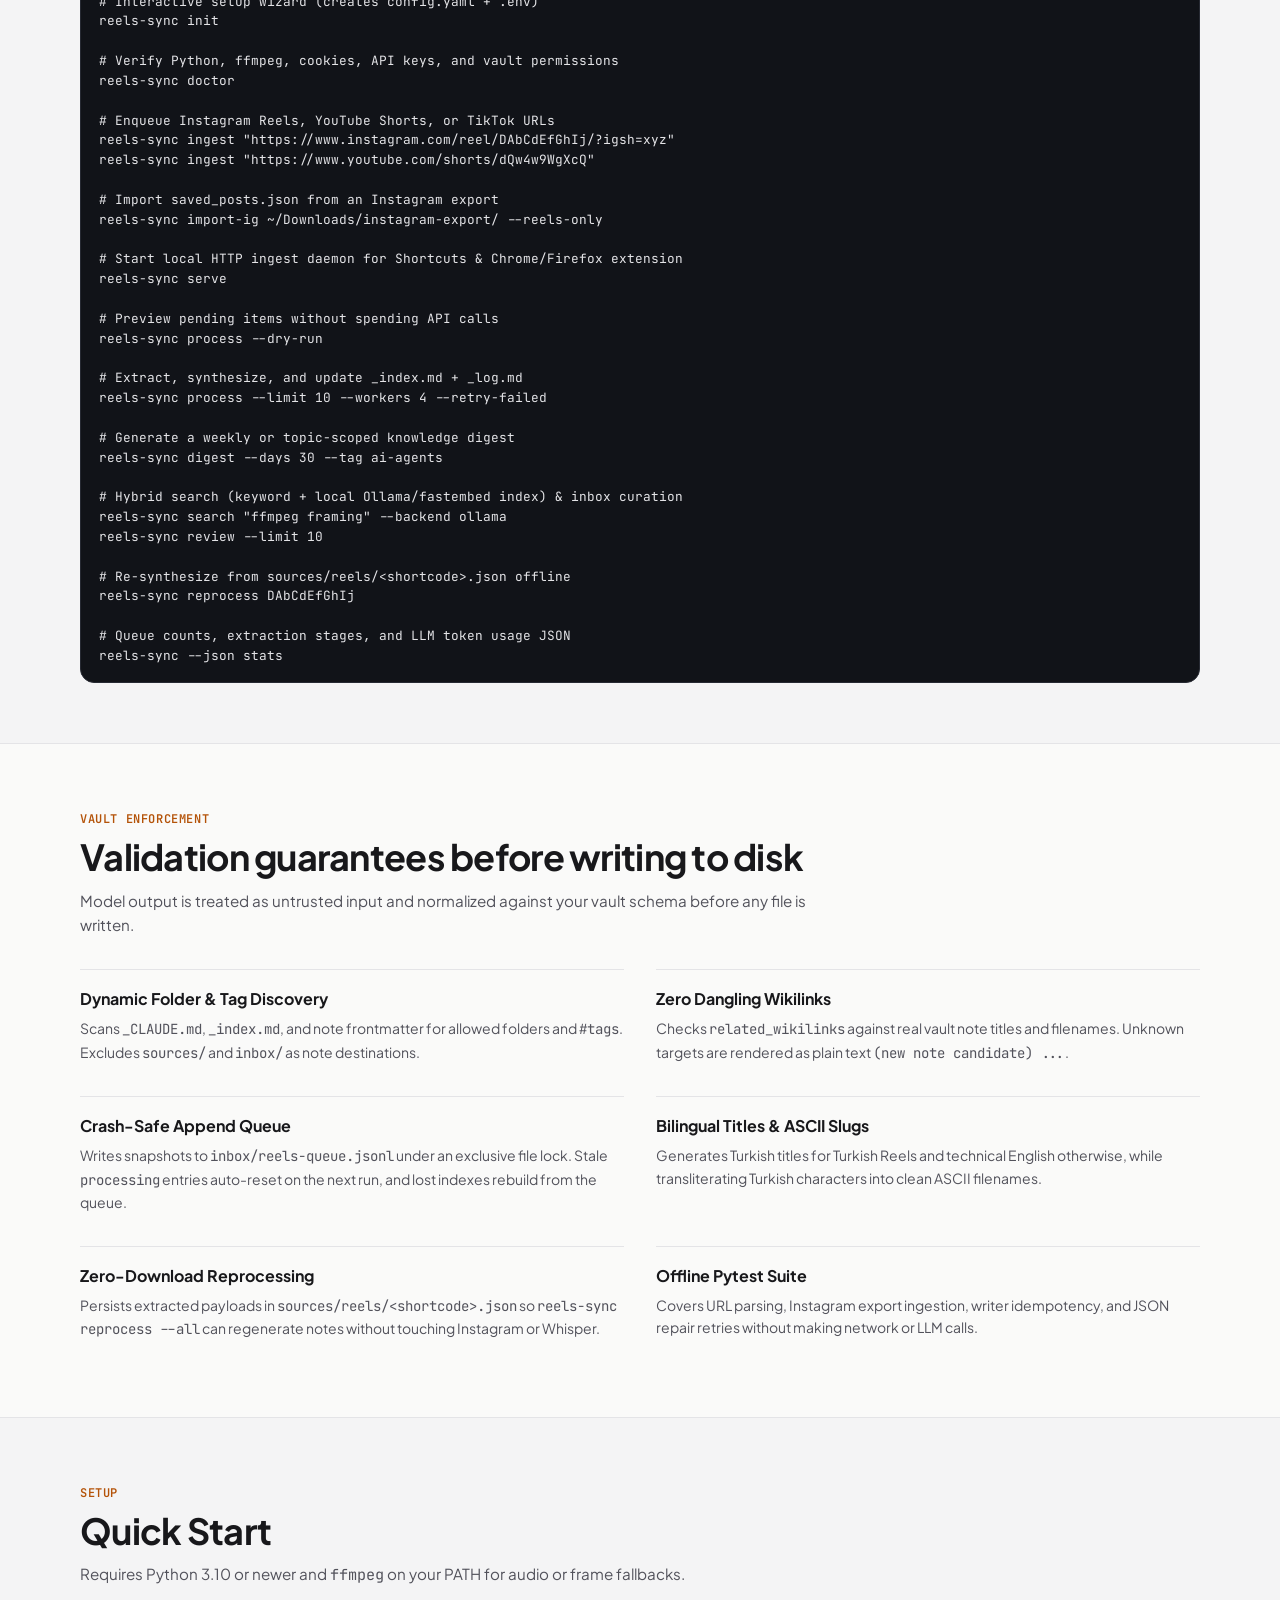
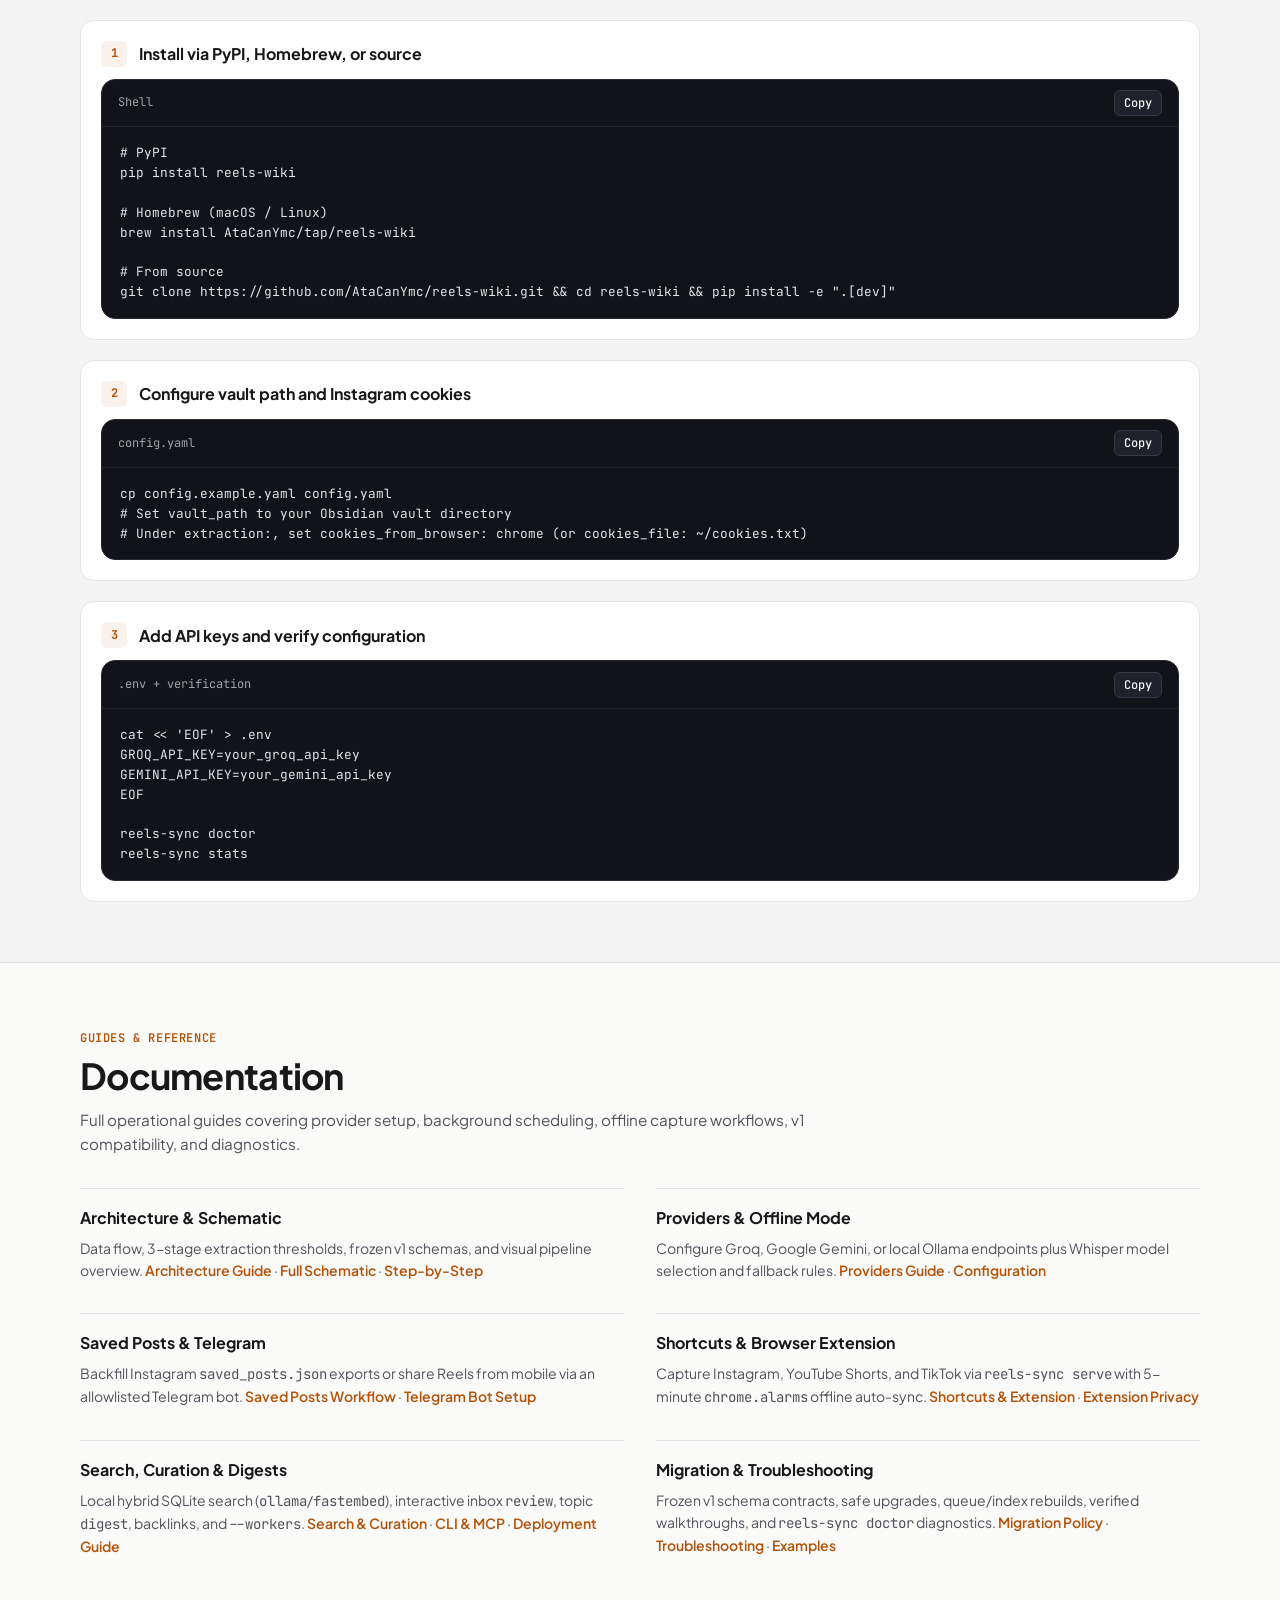
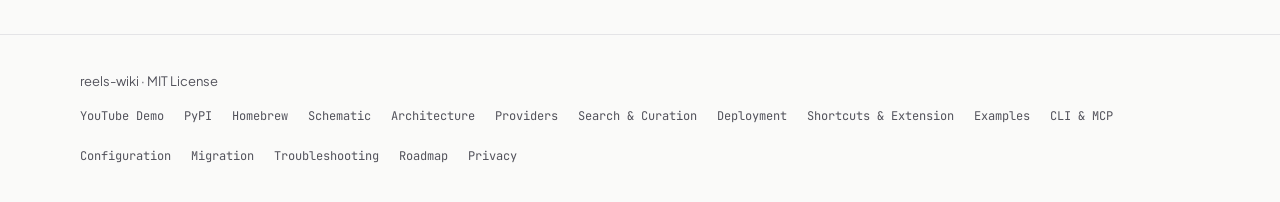
==== commit dc36707d: "chore(release): release 0.1.4" ====
--- a/site/index.html
+++ b/site/index.html
@@ -72,7 +72,7 @@
           onerror="this.style.display='none';"
         />
         <span>reels-wiki</span>
-        <span class="brand-tag">v0.1.3</span><!-- x-release-please-version -->
+        <span class="brand-tag">v0.1.4</span><!-- x-release-please-version -->
       </a>
 
       <nav class="nav-links" aria-label="Primary sections">
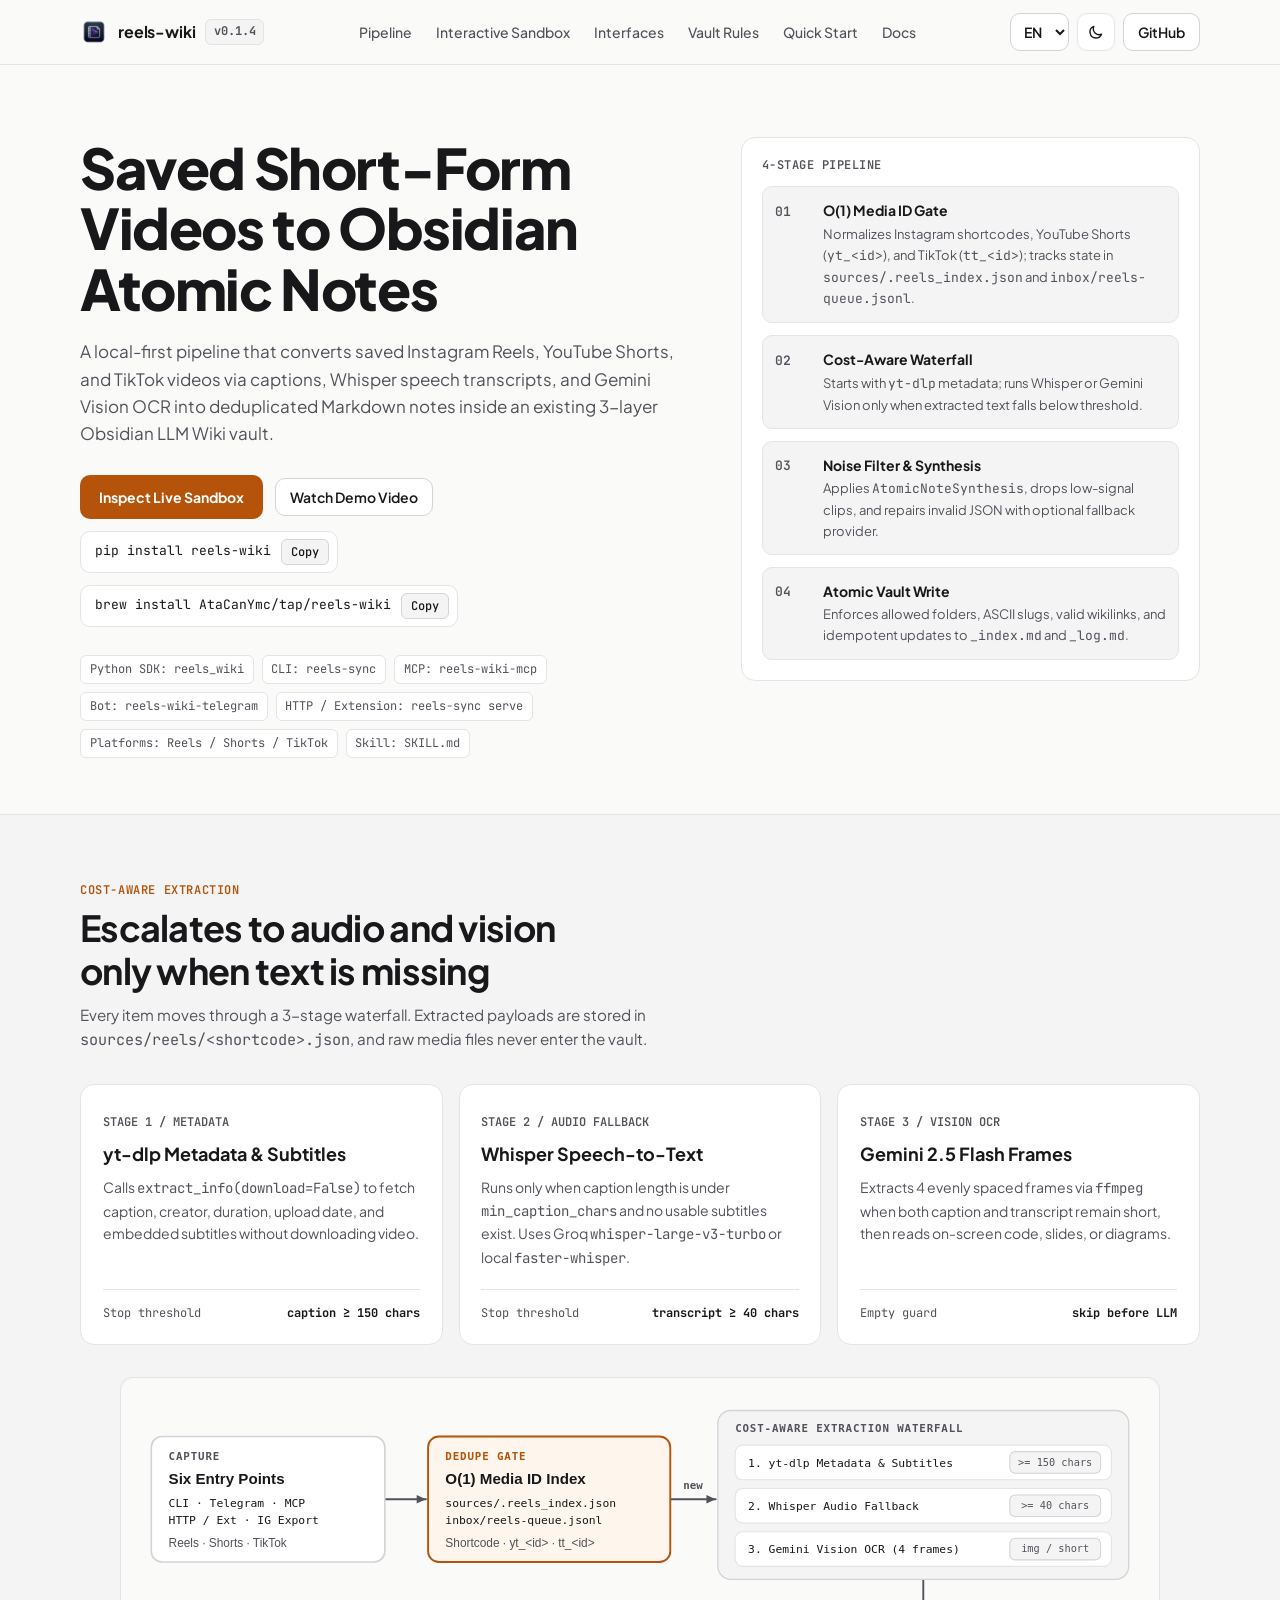
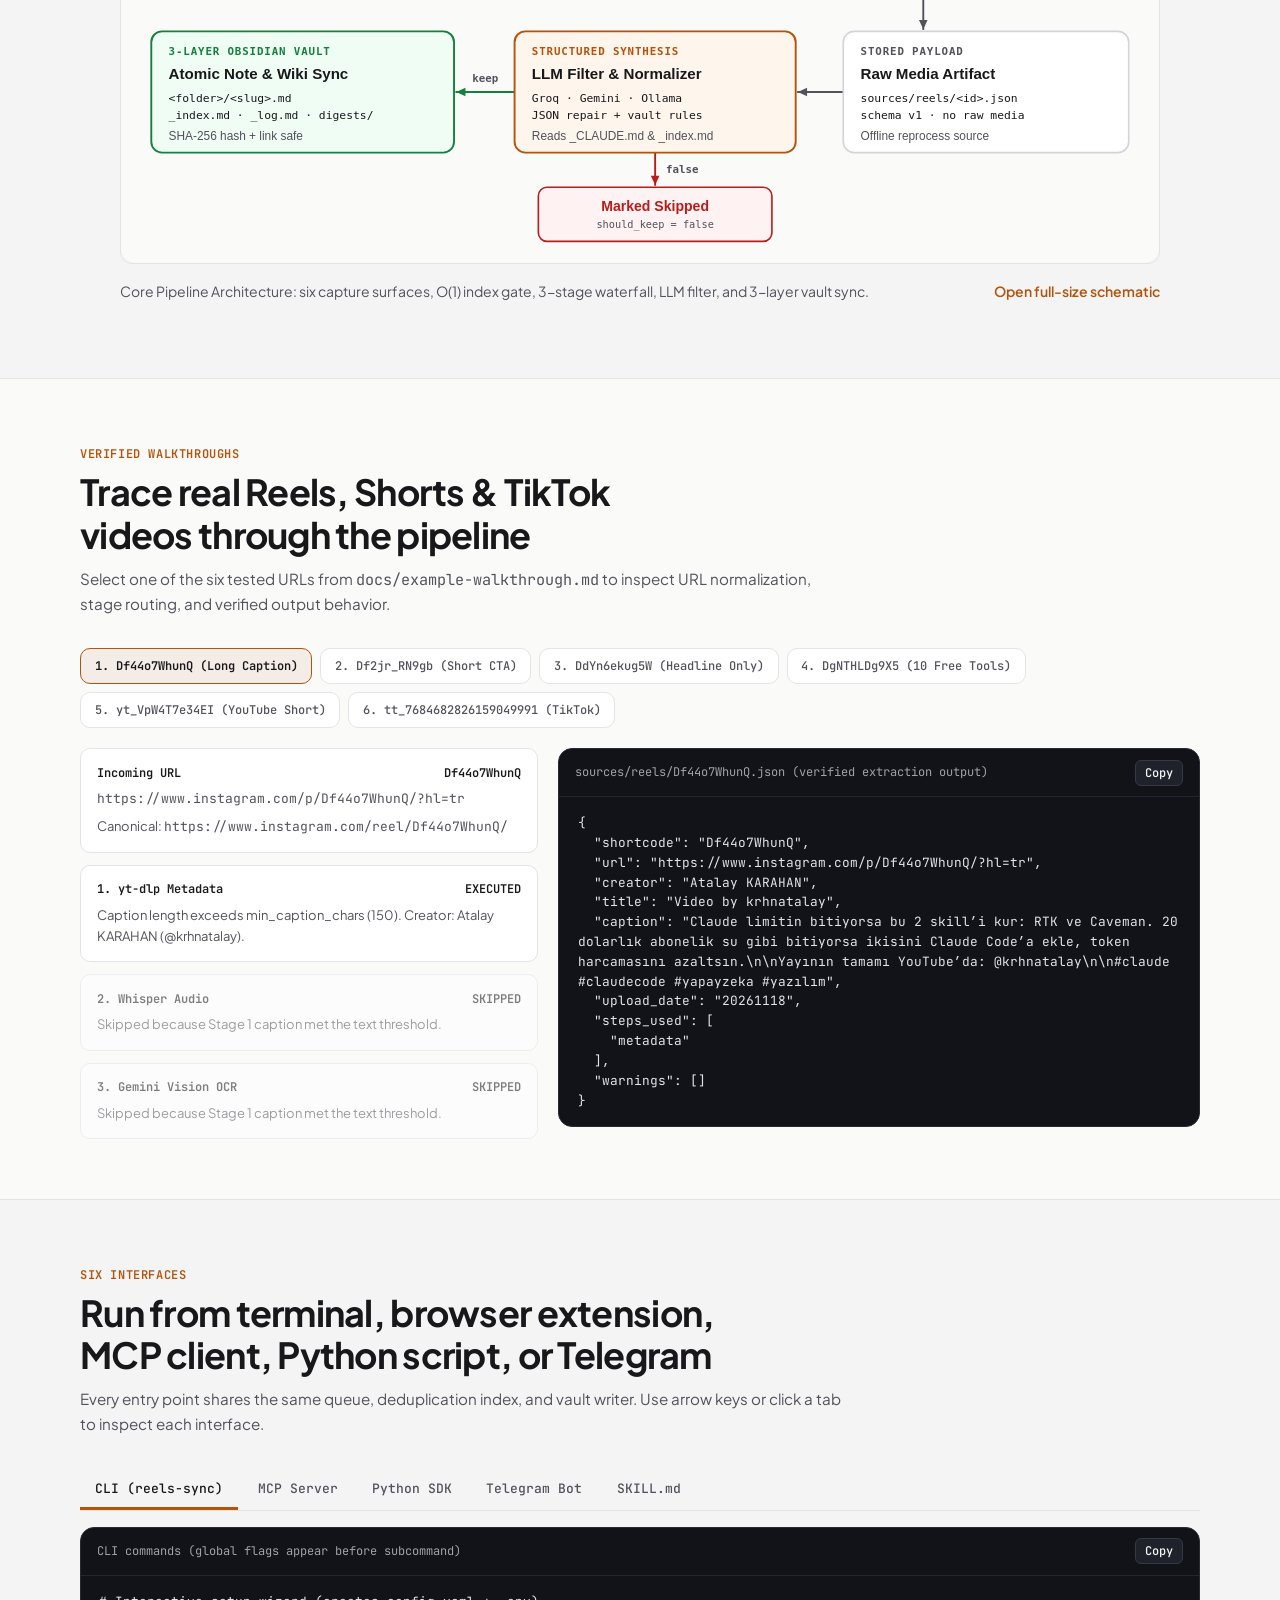
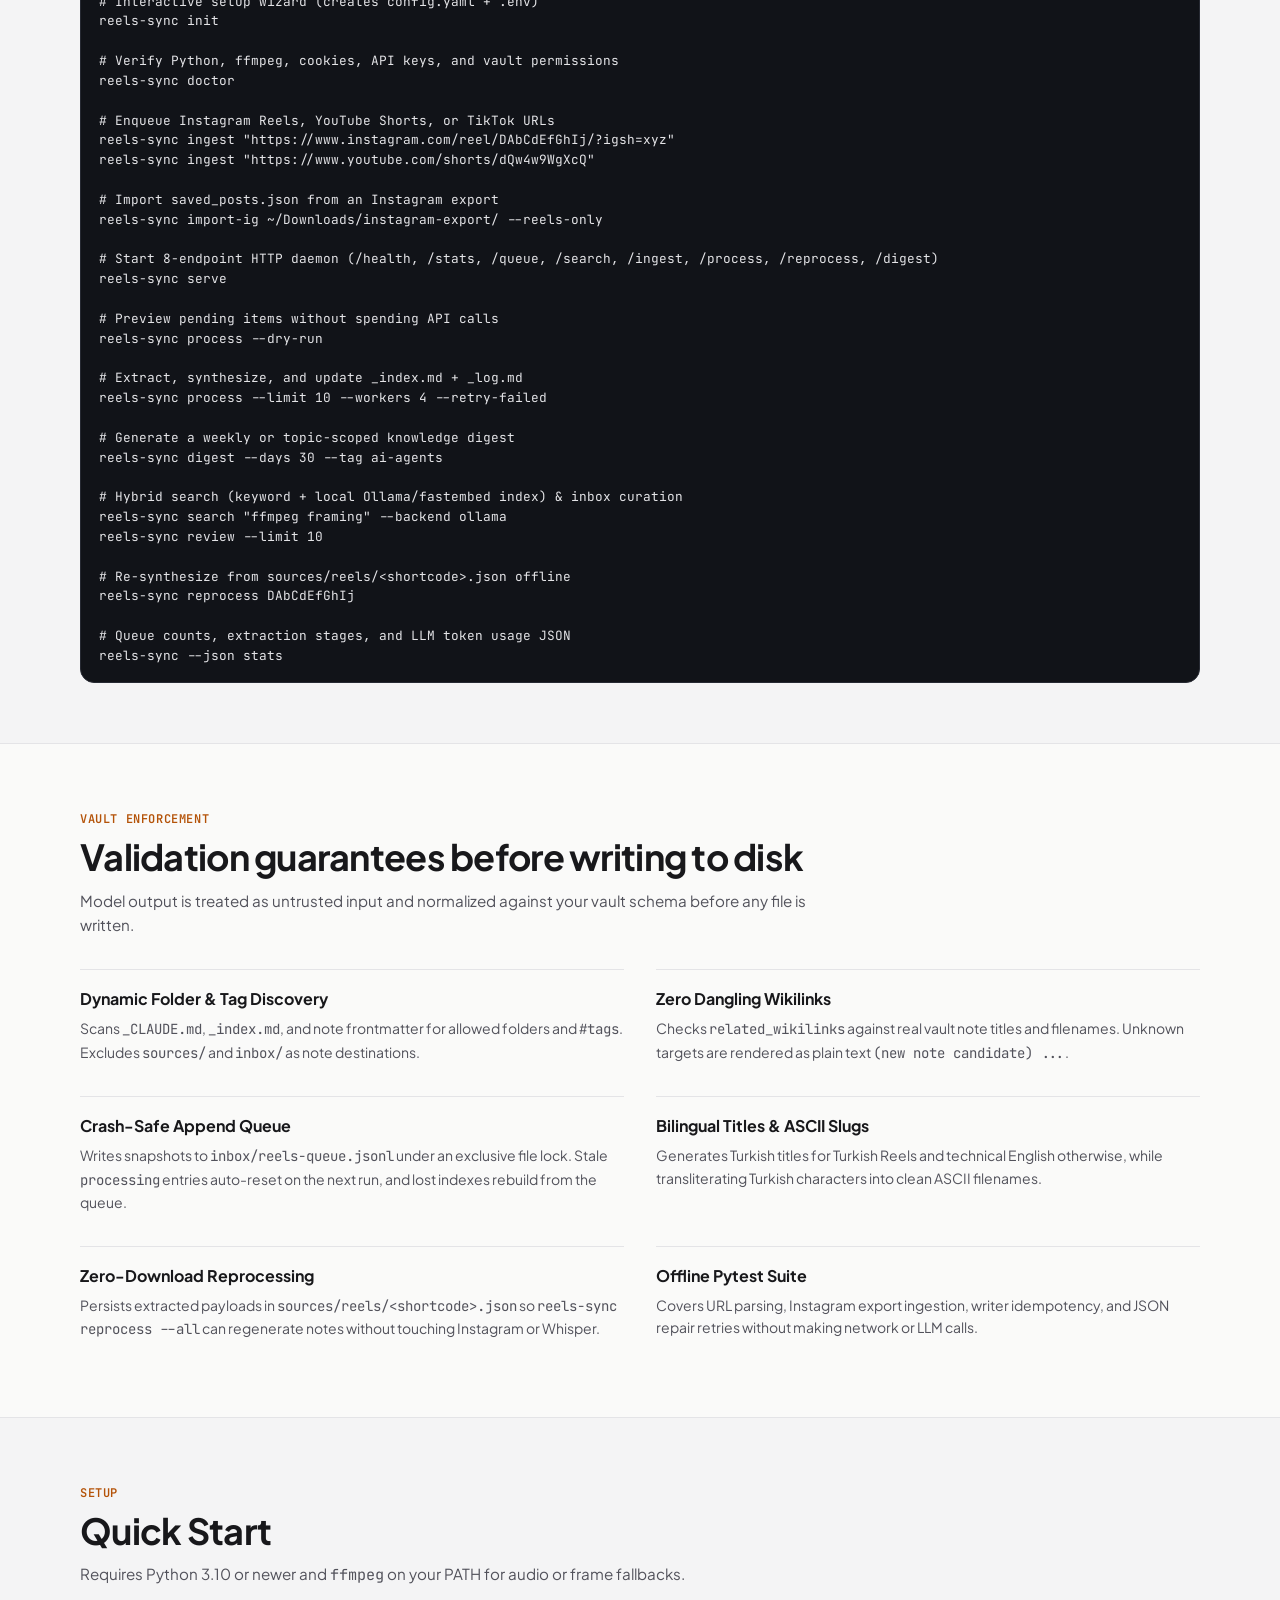
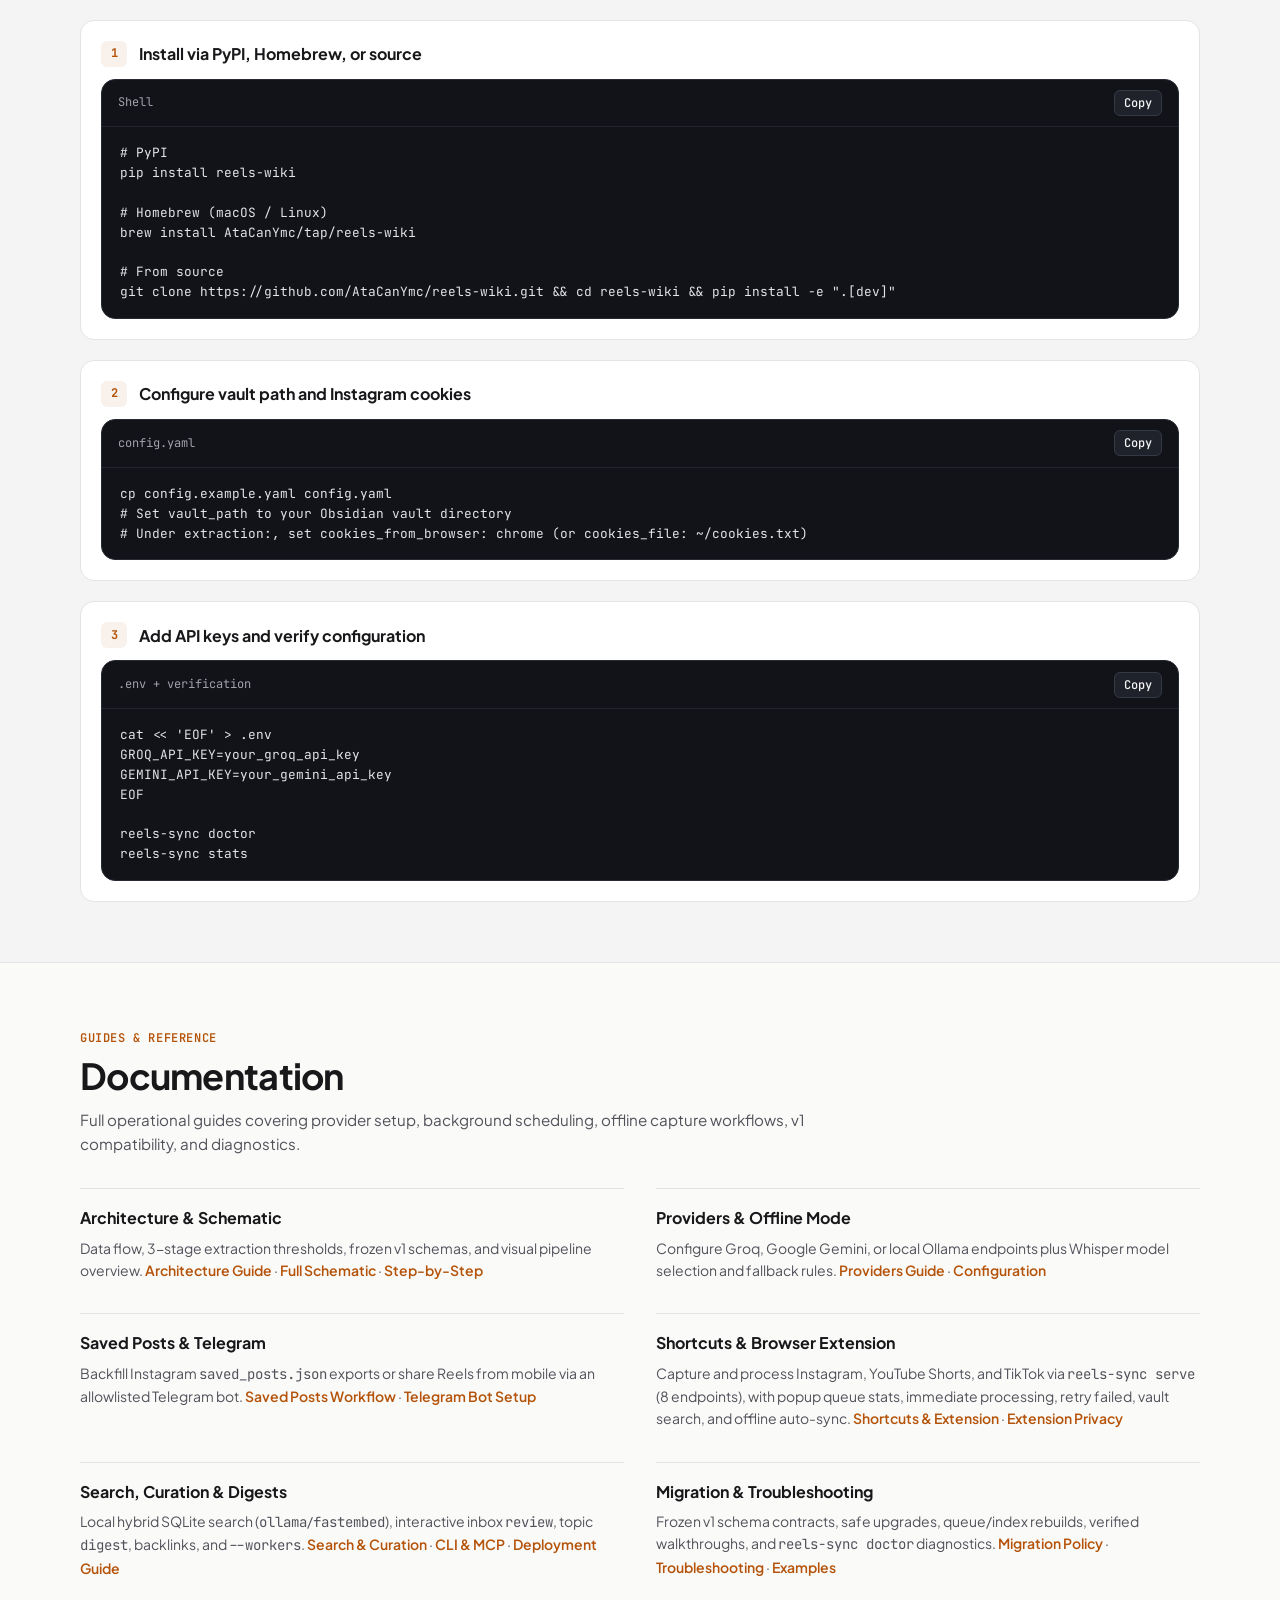
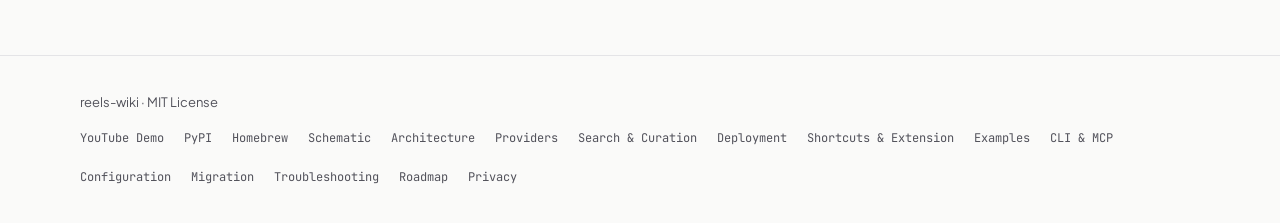
==== commit acc2b878: "feat: update CLI and documentation for enhanced HTTP server with 8 endpoints and improved initializa" ====
--- a/site/index.html
+++ b/site/index.html
@@ -408,7 +408,7 @@
 # Import saved_posts.json from an Instagram export
 reels-sync import-ig ~/Downloads/instagram-export/ --reels-only
 
-# Start local HTTP ingest daemon for Shortcuts &amp; Chrome/Firefox extension
+# Start 8-endpoint HTTP daemon (/health, /stats, /queue, /search, /ingest, /process, /reprocess, /digest)
 reels-sync serve
 
 # Preview pending items without spending API calls
@@ -694,7 +694,7 @@
           <div class="spec-row">
             <h3>Shortcuts &amp; Browser Extension</h3>
             <p>
-              Capture Instagram, YouTube Shorts, and TikTok via <code>reels-sync serve</code> with 5-minute <code>chrome.alarms</code> offline auto-sync.
+              Capture and process Instagram, YouTube Shorts, and TikTok via <code>reels-sync serve</code> (8 endpoints), with popup queue stats, immediate processing, retry failed, vault search, and offline auto-sync.
               <a href="https://github.com/AtaCanYmc/reels-wiki/blob/main/docs/shortcuts-and-extension.md" target="_blank" rel="noopener noreferrer" style="color: var(--accent); font-weight: 600;">Shortcuts &amp; Extension</a> ·
               <a href="privacy.html" style="color: var(--accent); font-weight: 600;">Extension Privacy</a>
             </p>
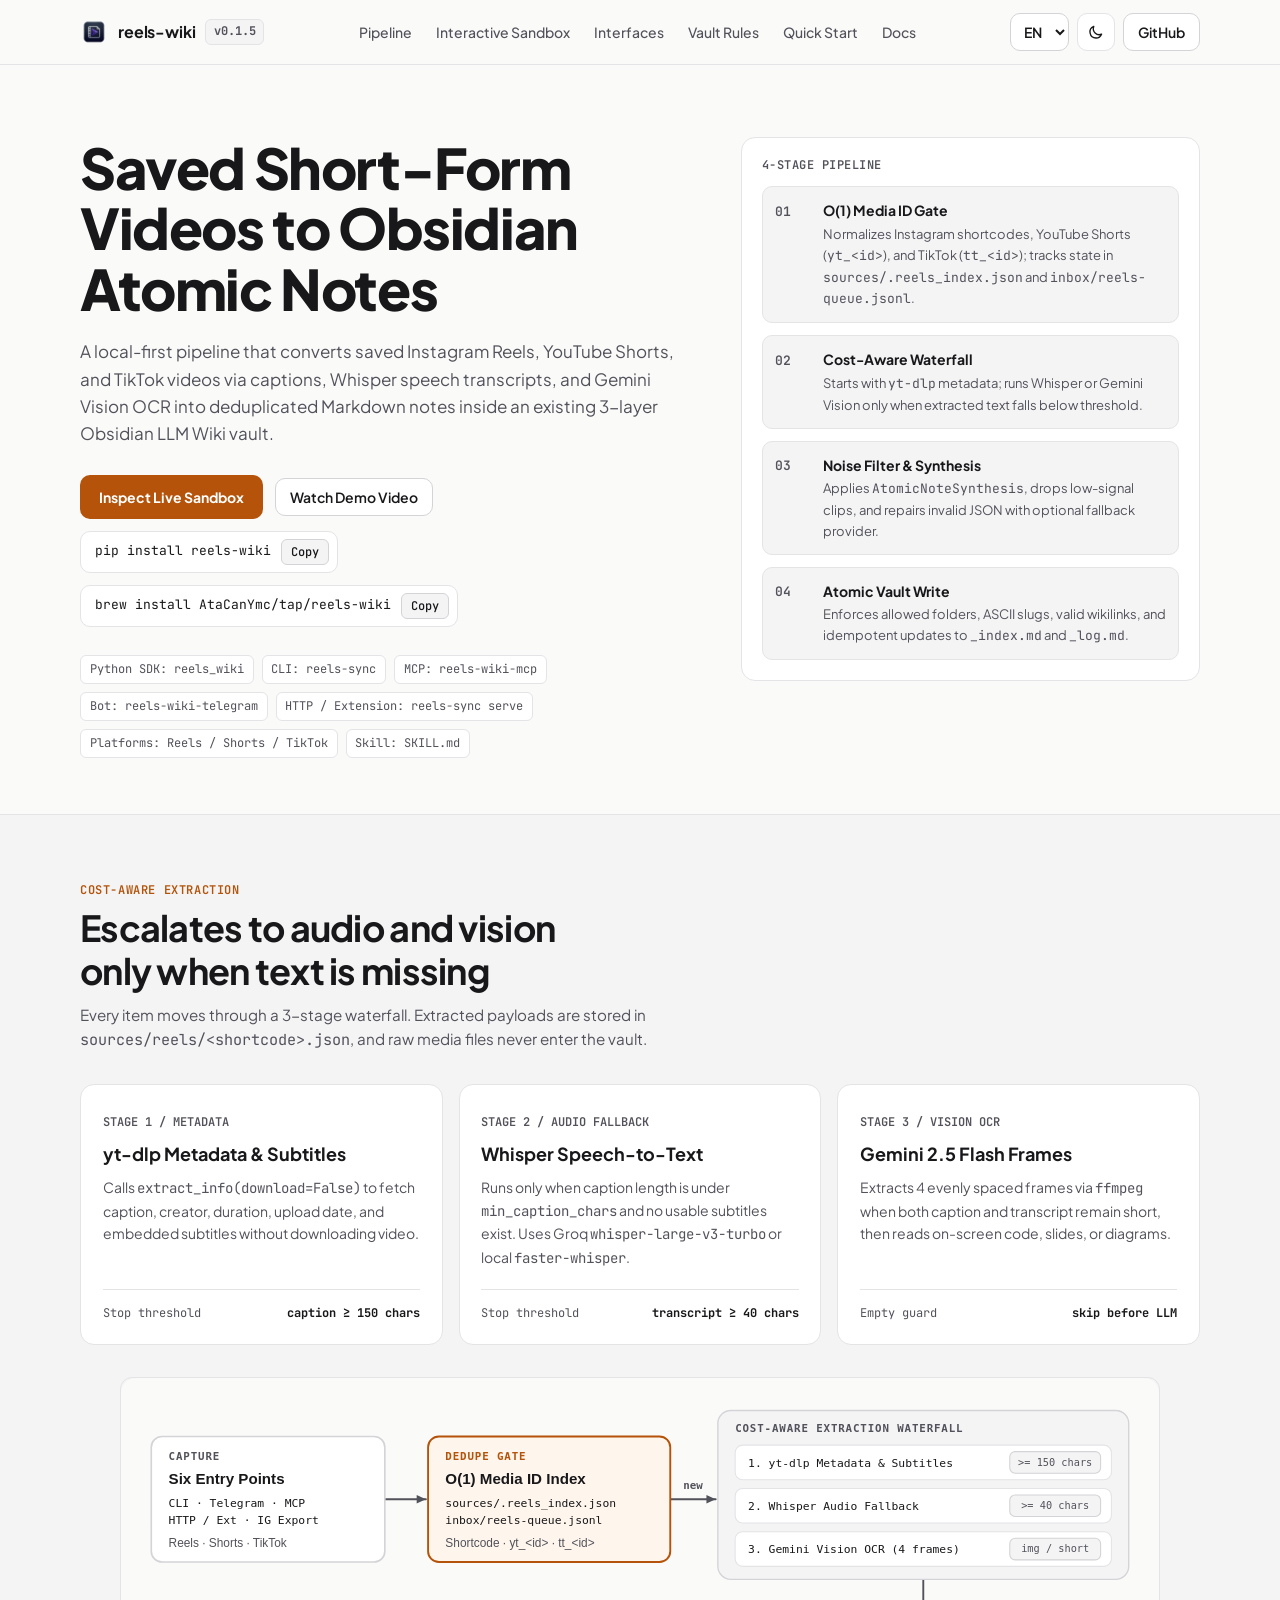
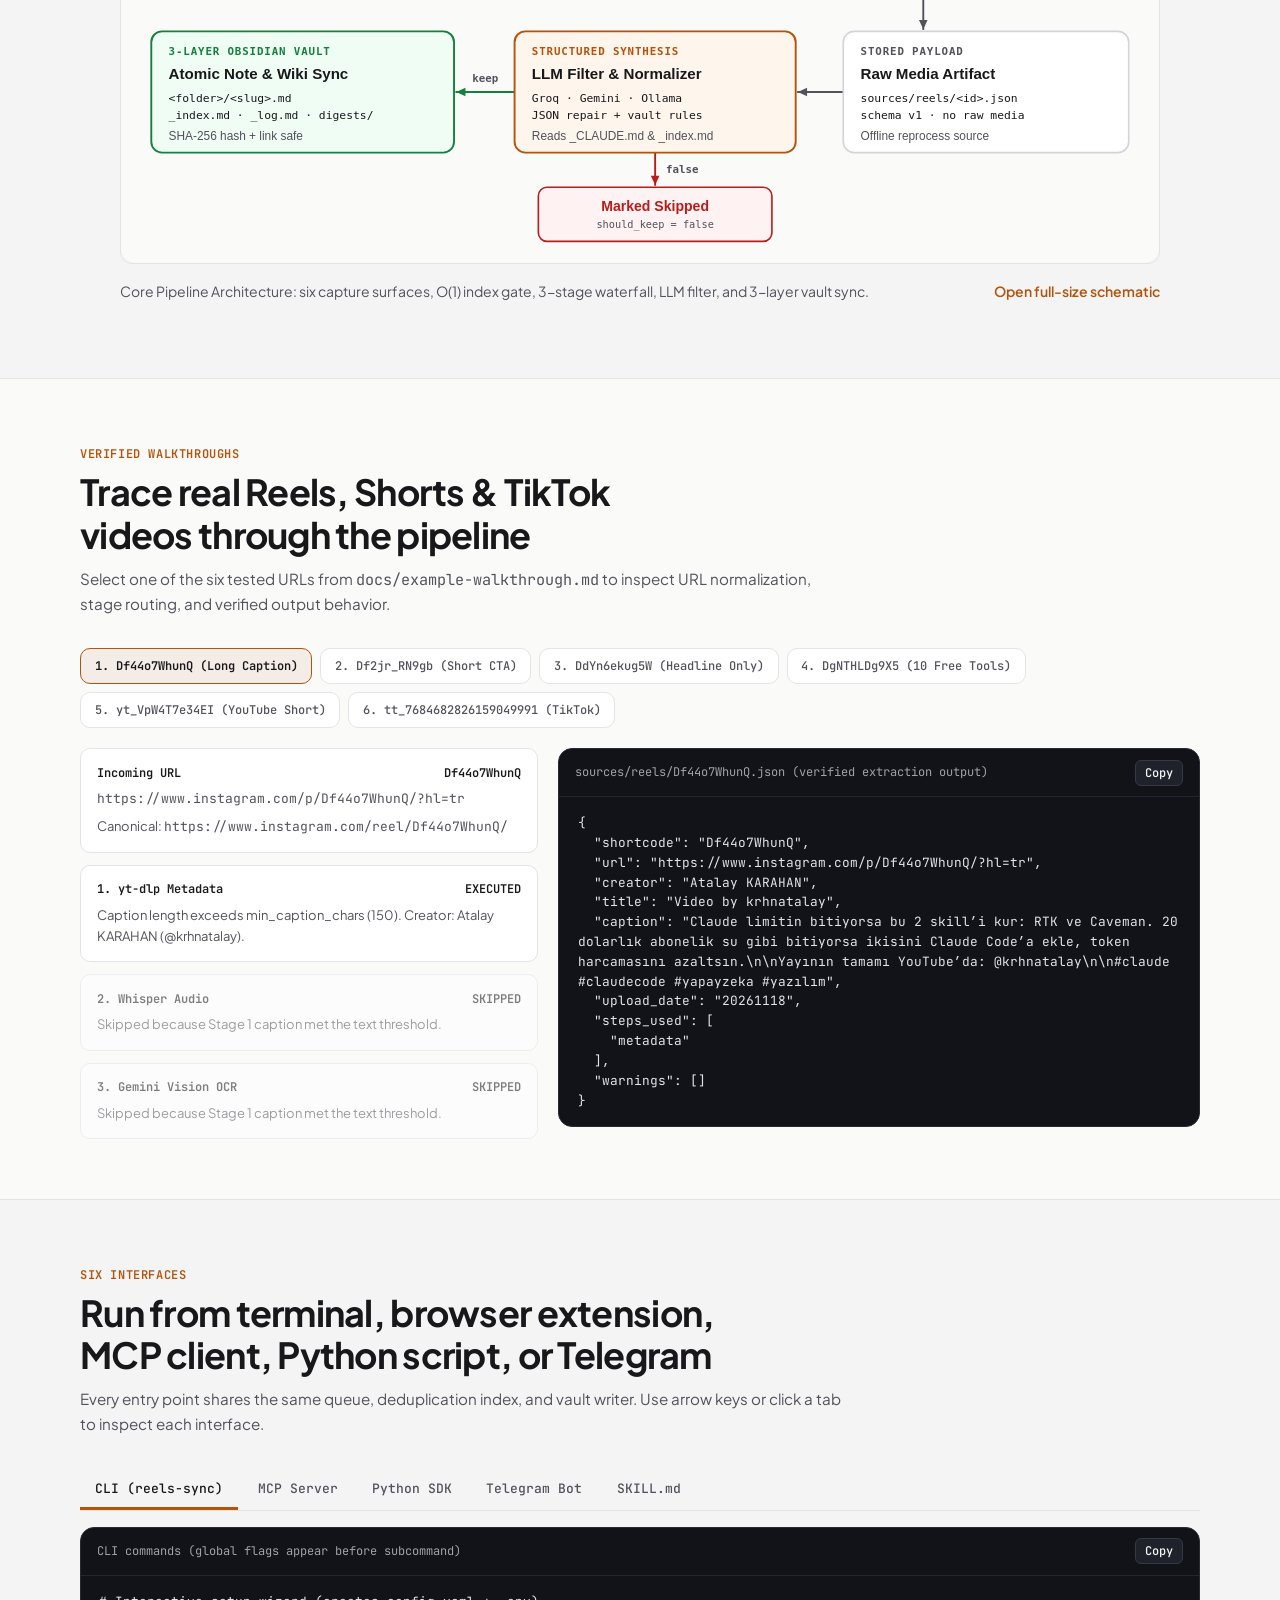
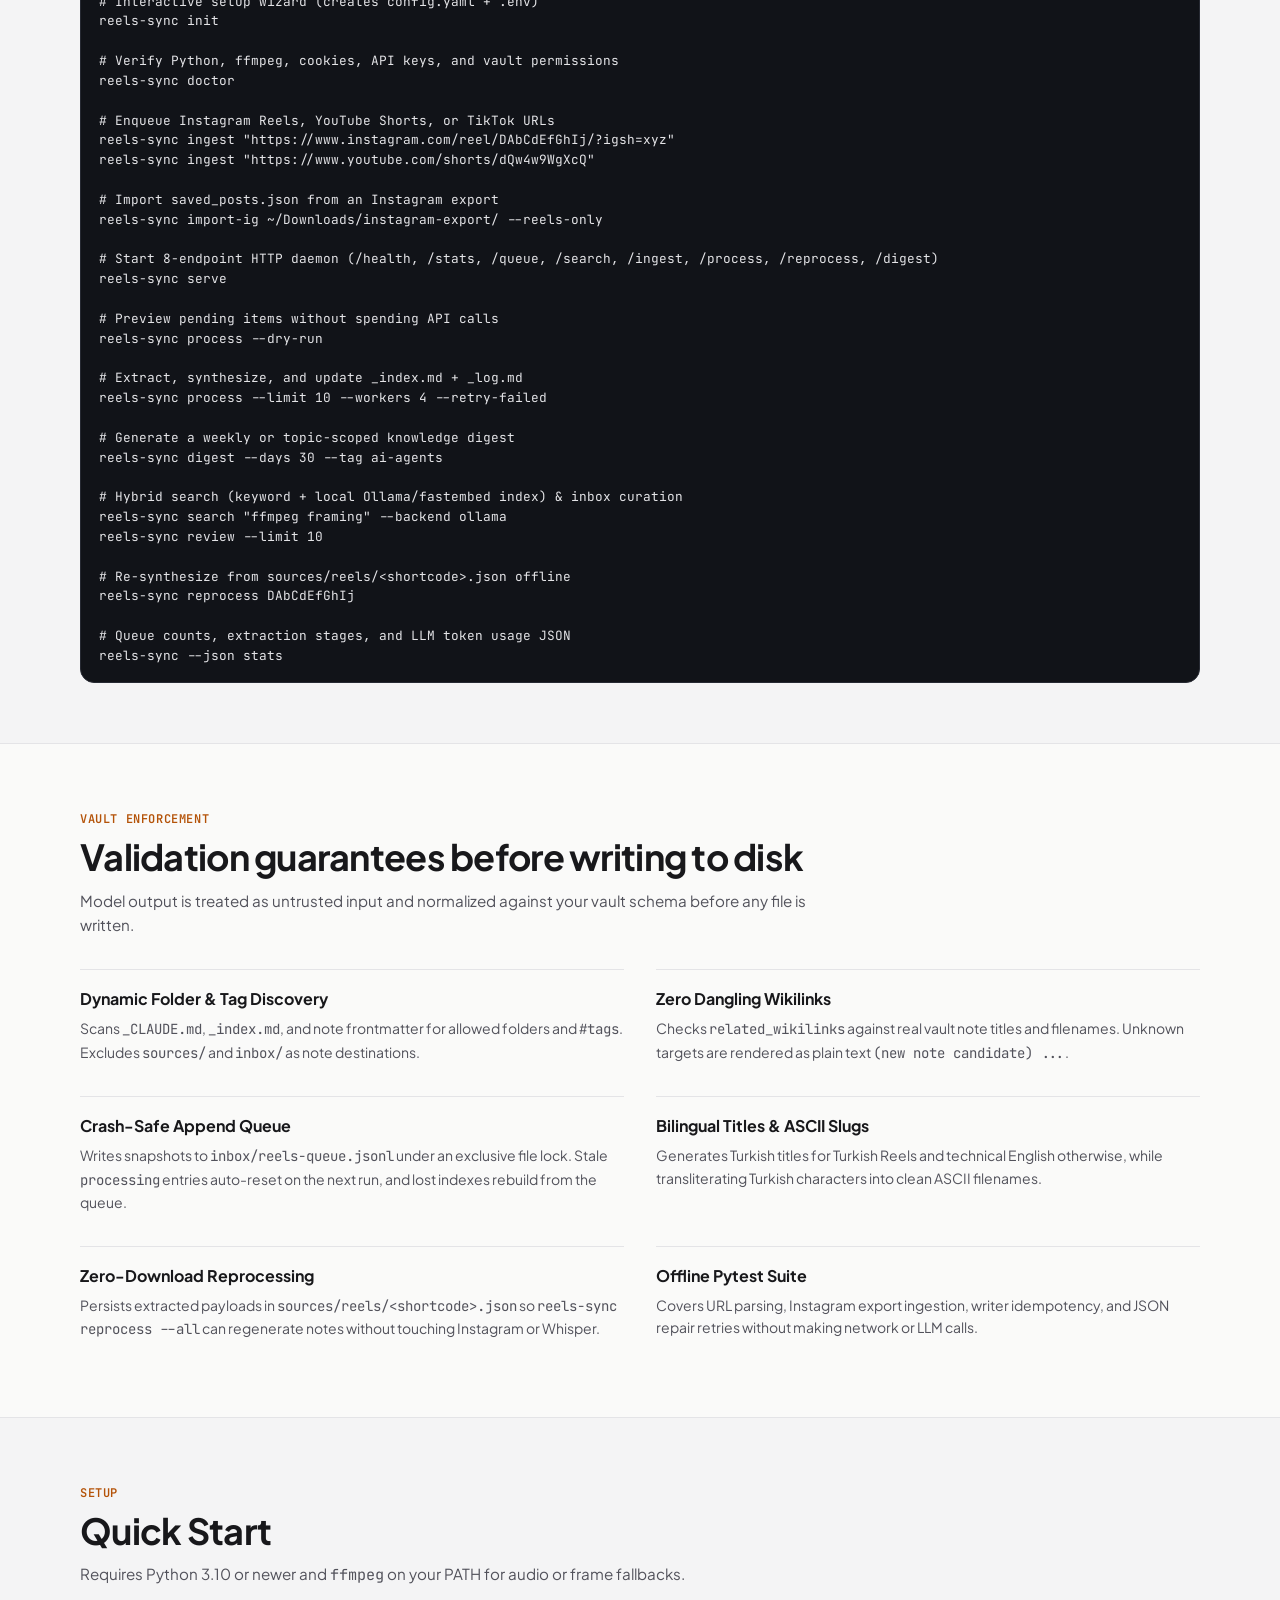
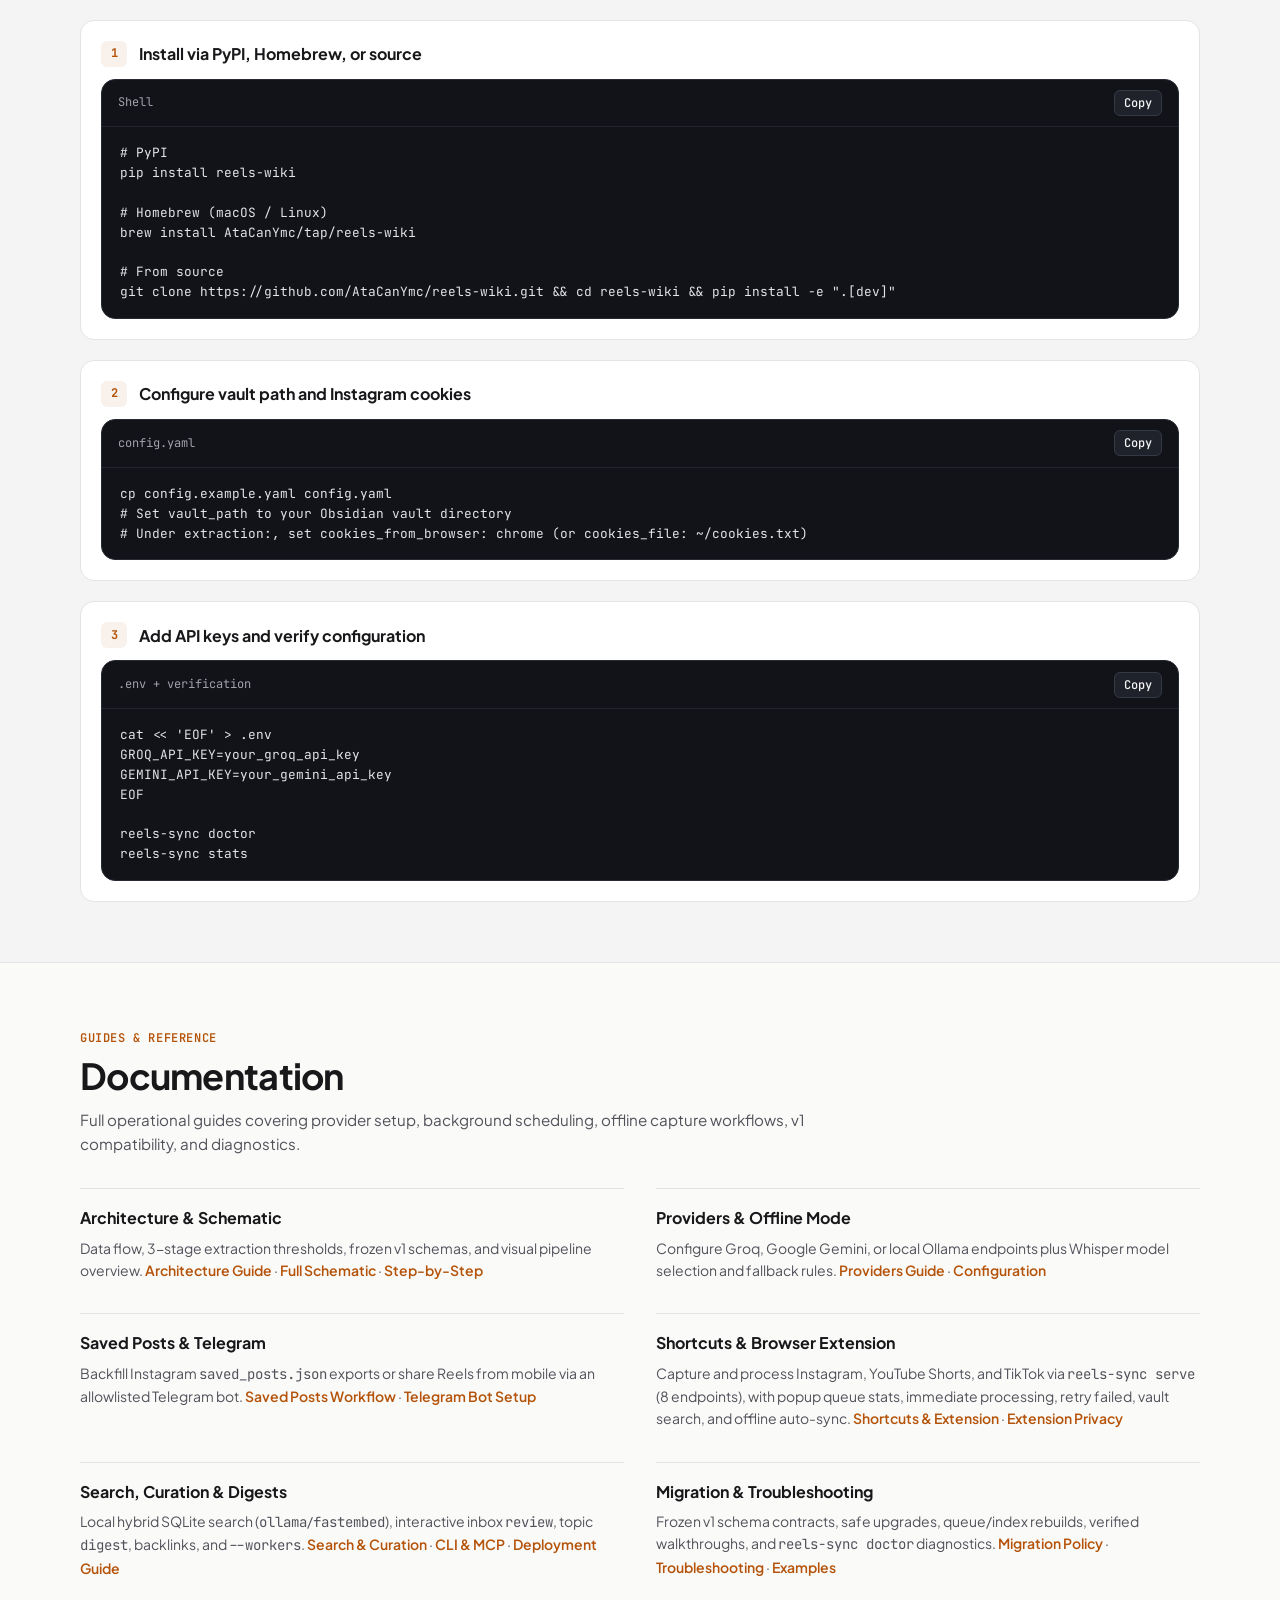
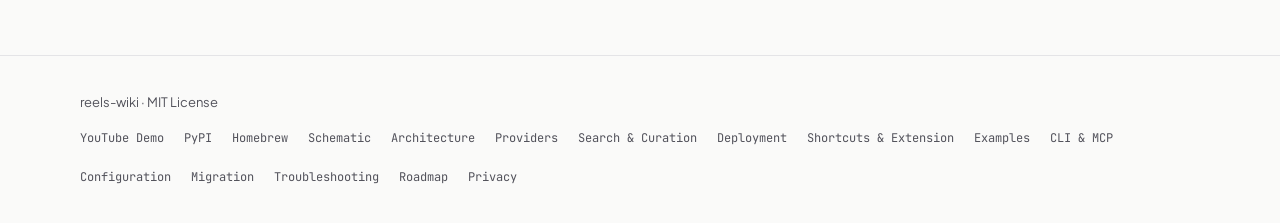
==== commit ad2cd7b3: "chore(release): release 0.1.5" ====
--- a/site/index.html
+++ b/site/index.html
@@ -72,7 +72,7 @@
           onerror="this.style.display='none';"
         />
         <span>reels-wiki</span>
-        <span class="brand-tag">v0.1.4</span><!-- x-release-please-version -->
+        <span class="brand-tag">v0.1.5</span><!-- x-release-please-version -->
       </a>
 
       <nav class="nav-links" aria-label="Primary sections">
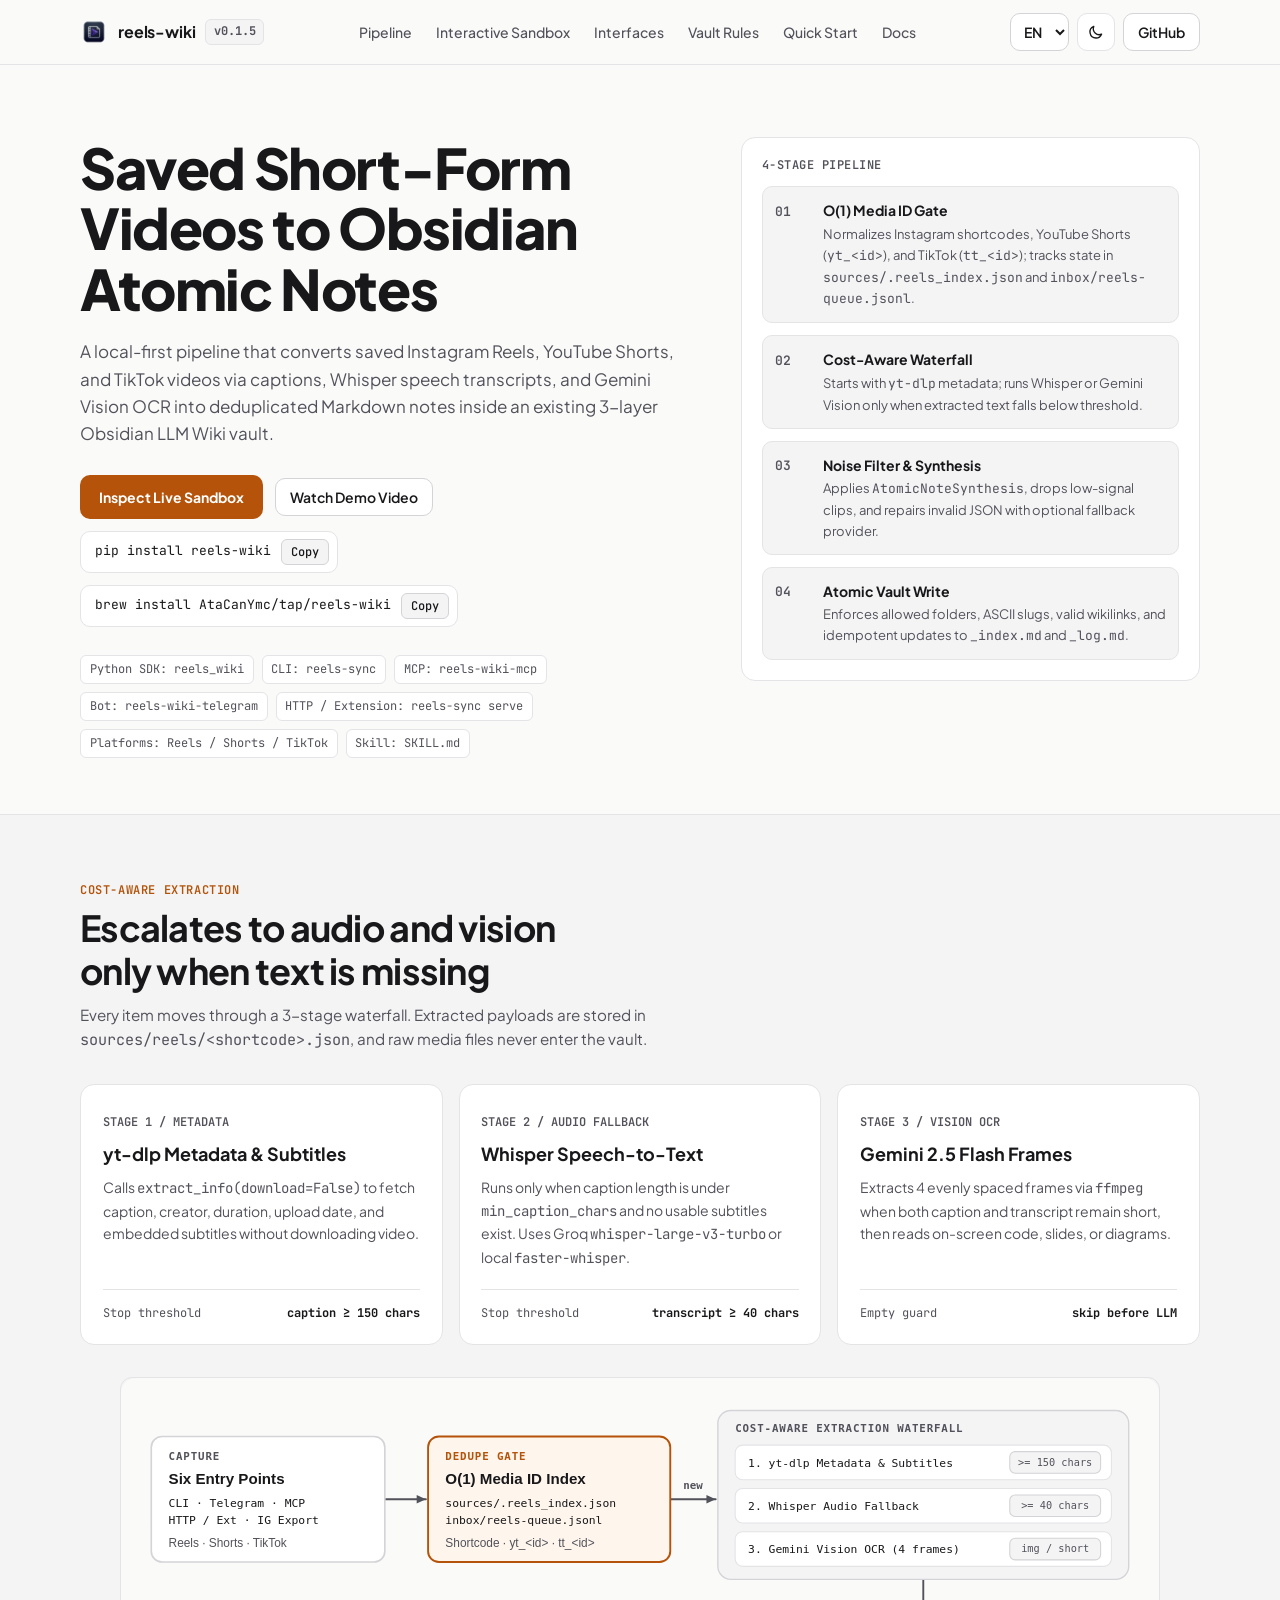
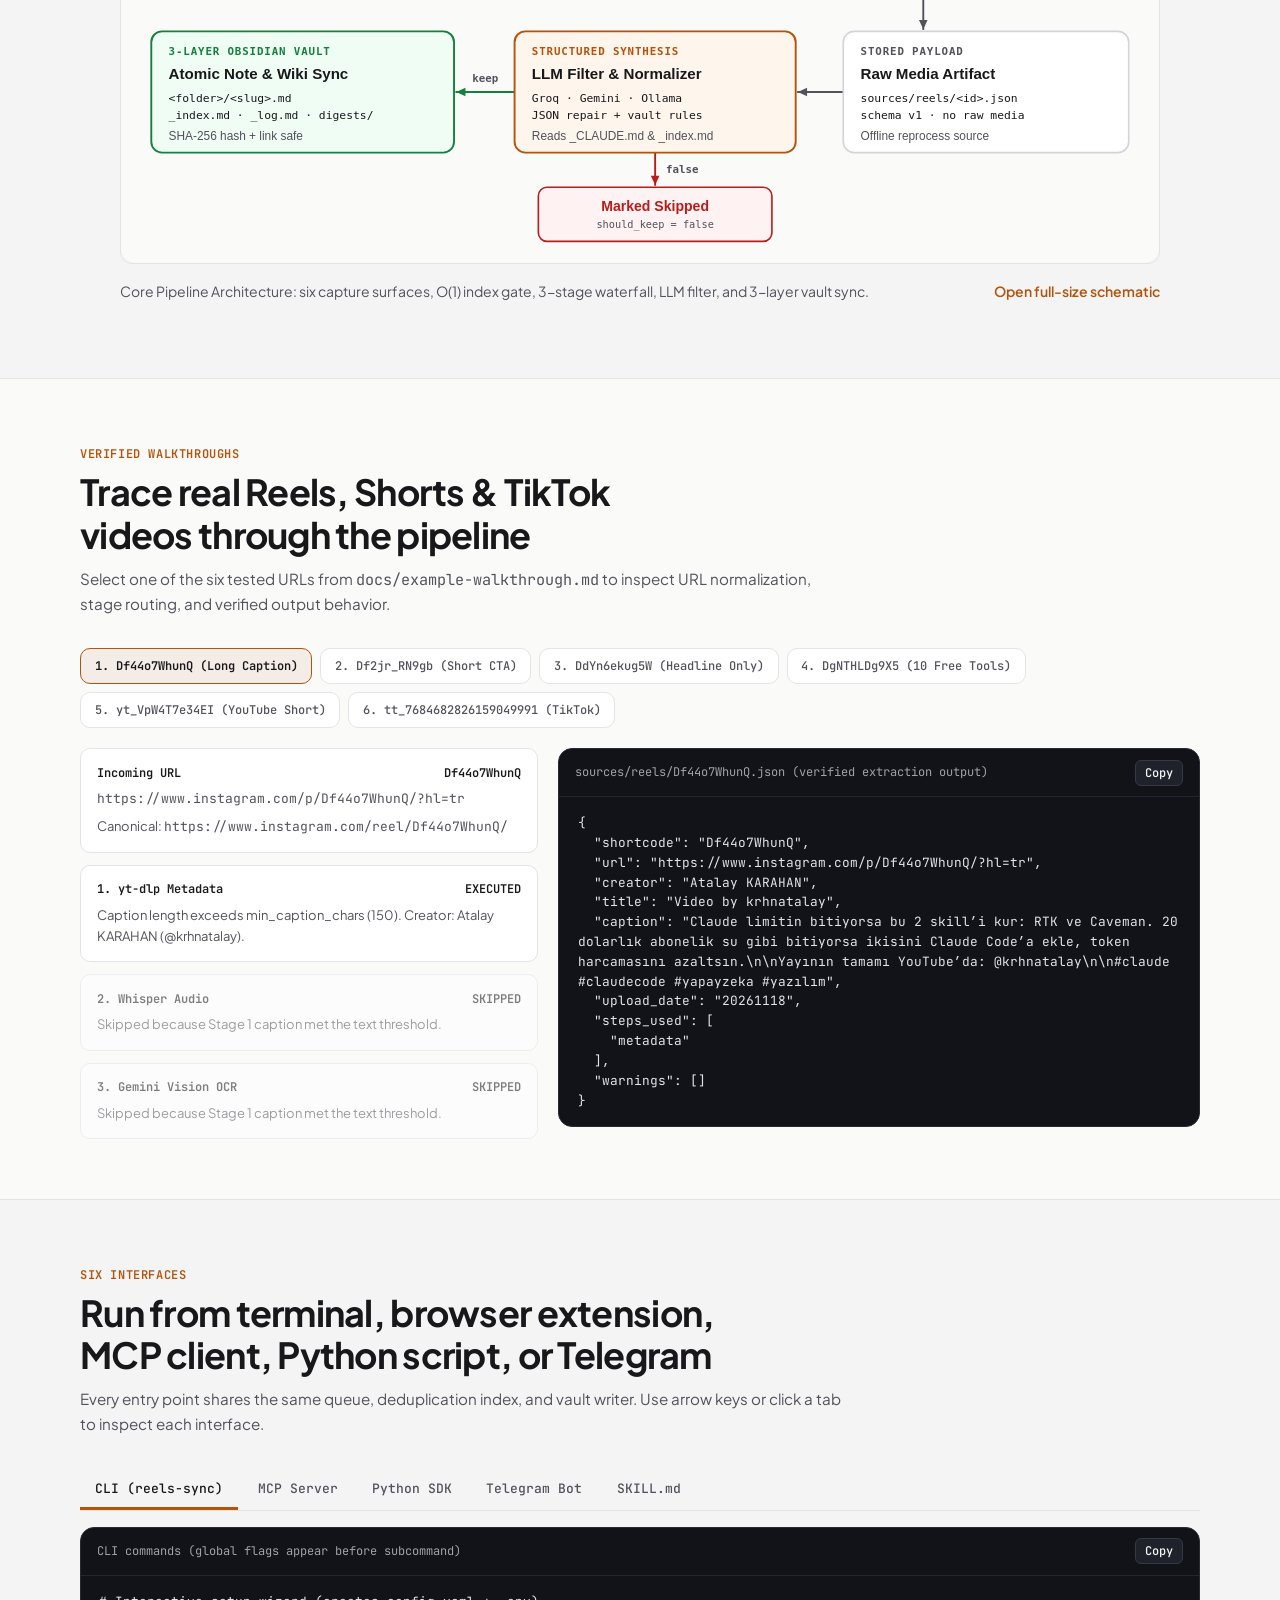
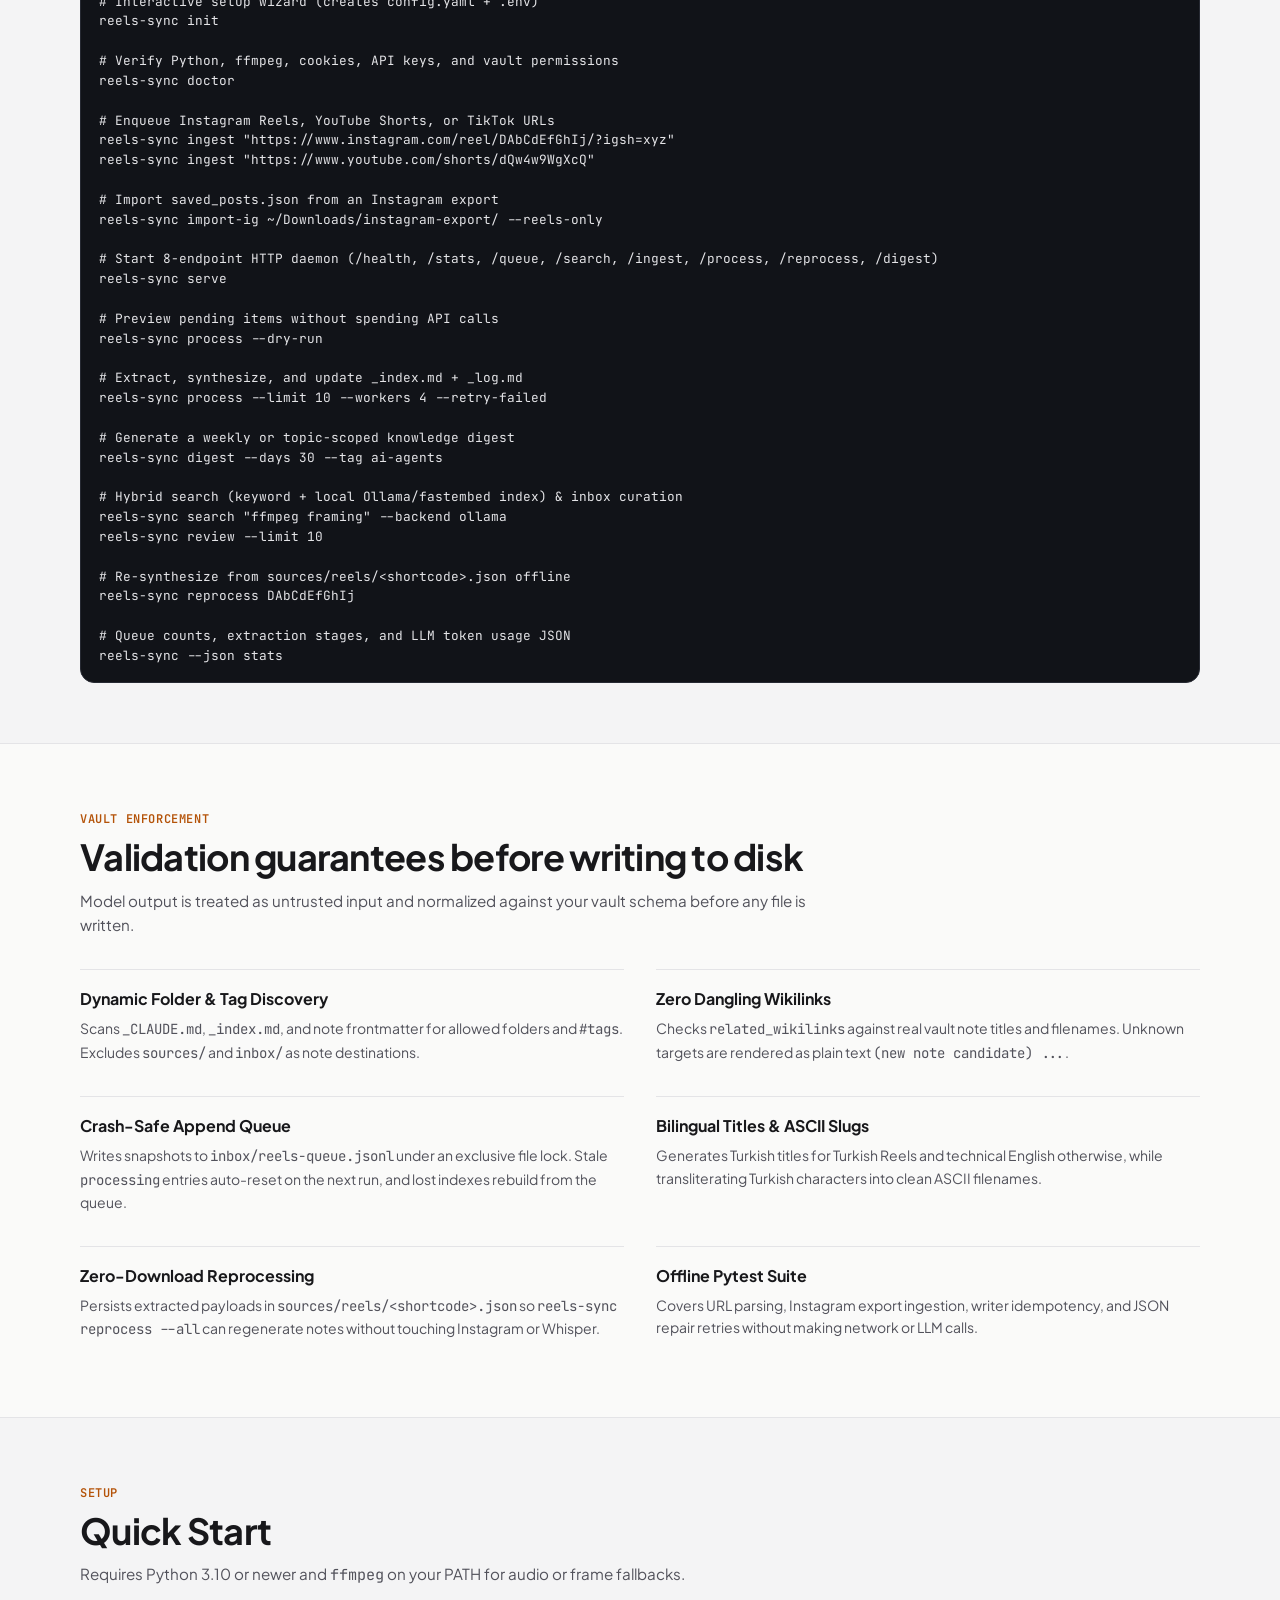
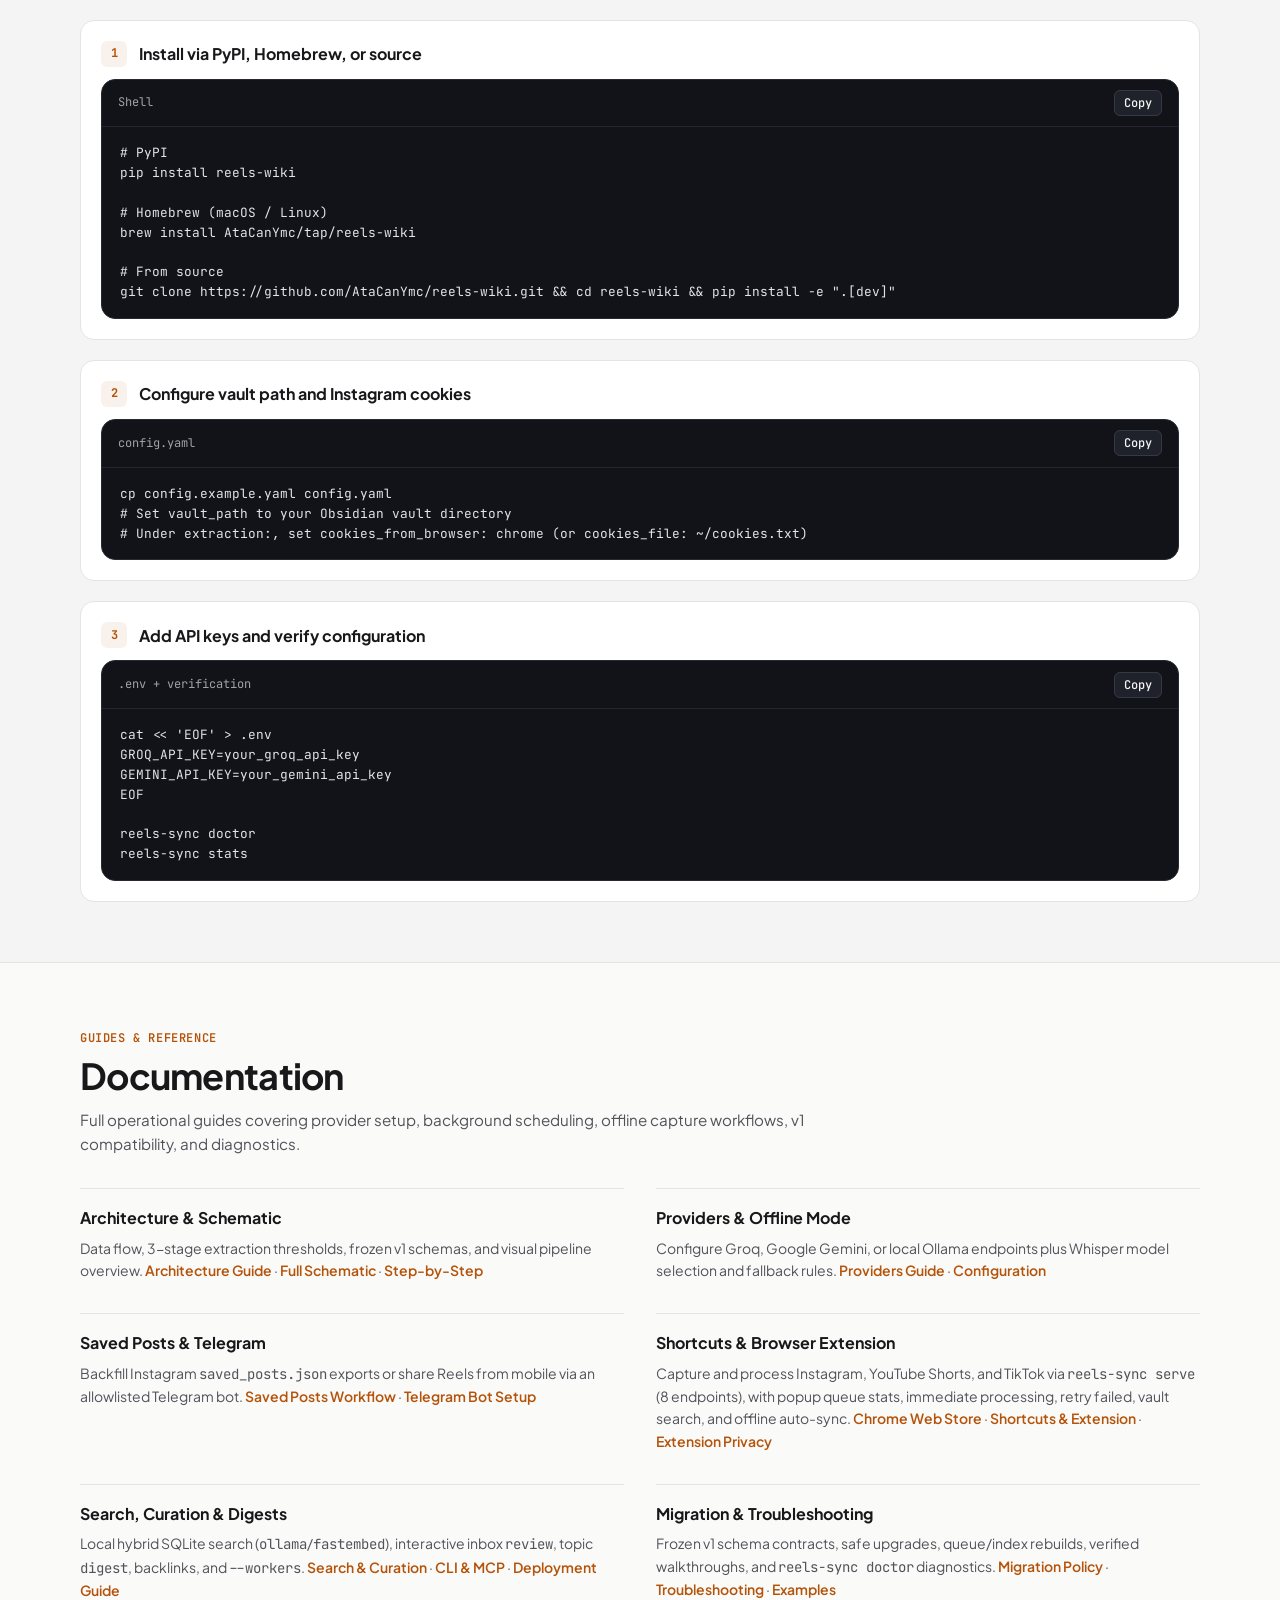
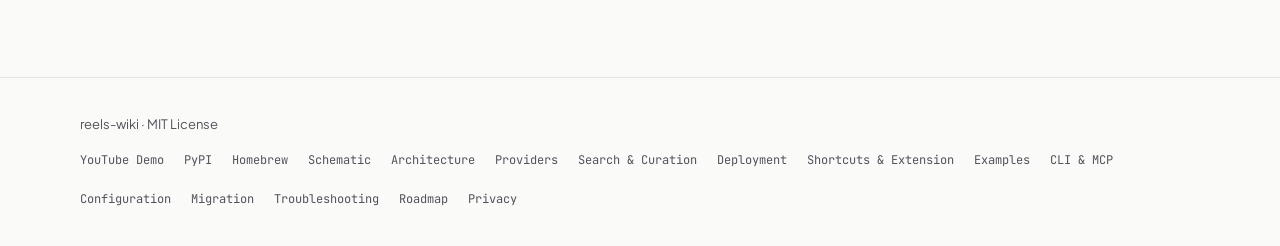
==== commit d7a73f6a: "docs: add Chrome Web Store link to docs and website" ====
--- a/site/index.html
+++ b/site/index.html
@@ -695,6 +695,7 @@
             <h3>Shortcuts &amp; Browser Extension</h3>
             <p>
               Capture and process Instagram, YouTube Shorts, and TikTok via <code>reels-sync serve</code> (8 endpoints), with popup queue stats, immediate processing, retry failed, vault search, and offline auto-sync.
+              <a href="https://chromewebstore.google.com/detail/reels-wiki-capture/cenhmdpdngcmjhhllfmgndkcgmfcefhc" target="_blank" rel="noopener noreferrer" style="color: var(--accent); font-weight: 600;">Chrome Web Store</a> ·
               <a href="https://github.com/AtaCanYmc/reels-wiki/blob/main/docs/shortcuts-and-extension.md" target="_blank" rel="noopener noreferrer" style="color: var(--accent); font-weight: 600;">Shortcuts &amp; Extension</a> ·
               <a href="privacy.html" style="color: var(--accent); font-weight: 600;">Extension Privacy</a>
             </p>
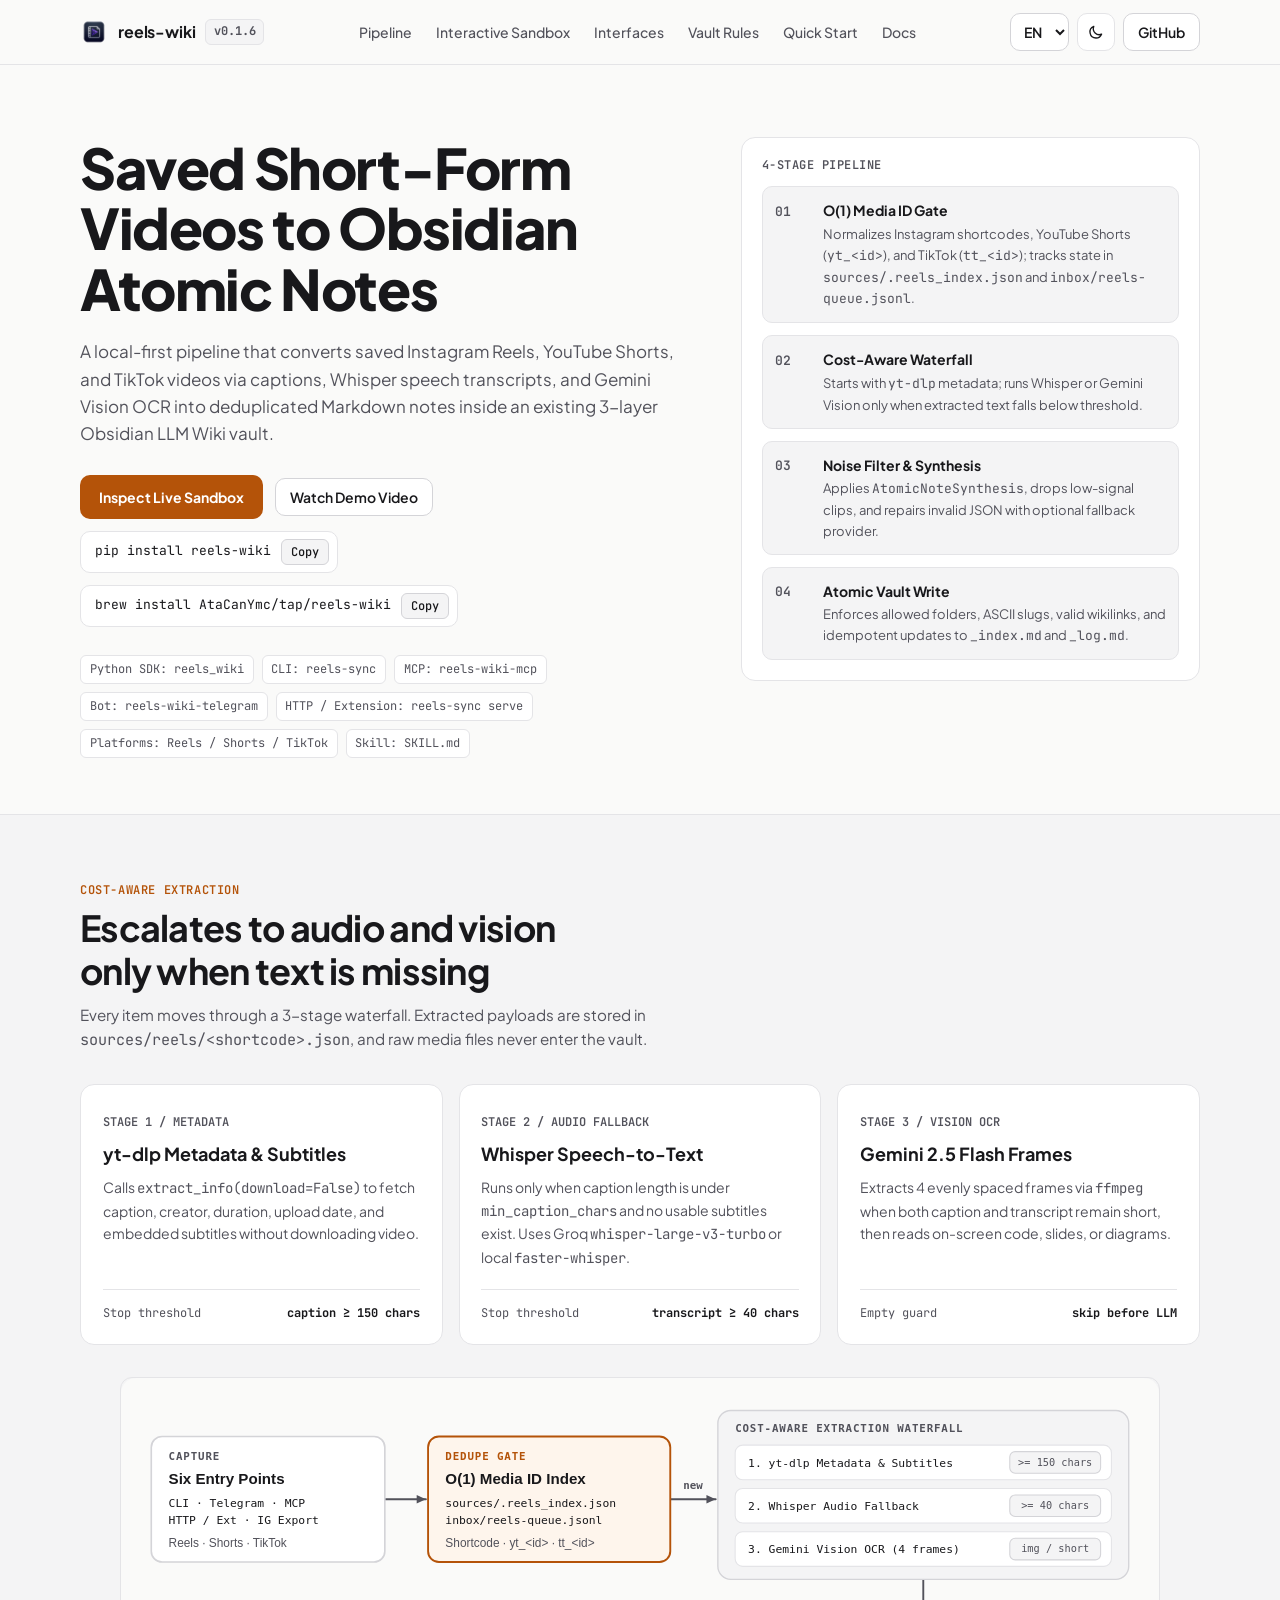
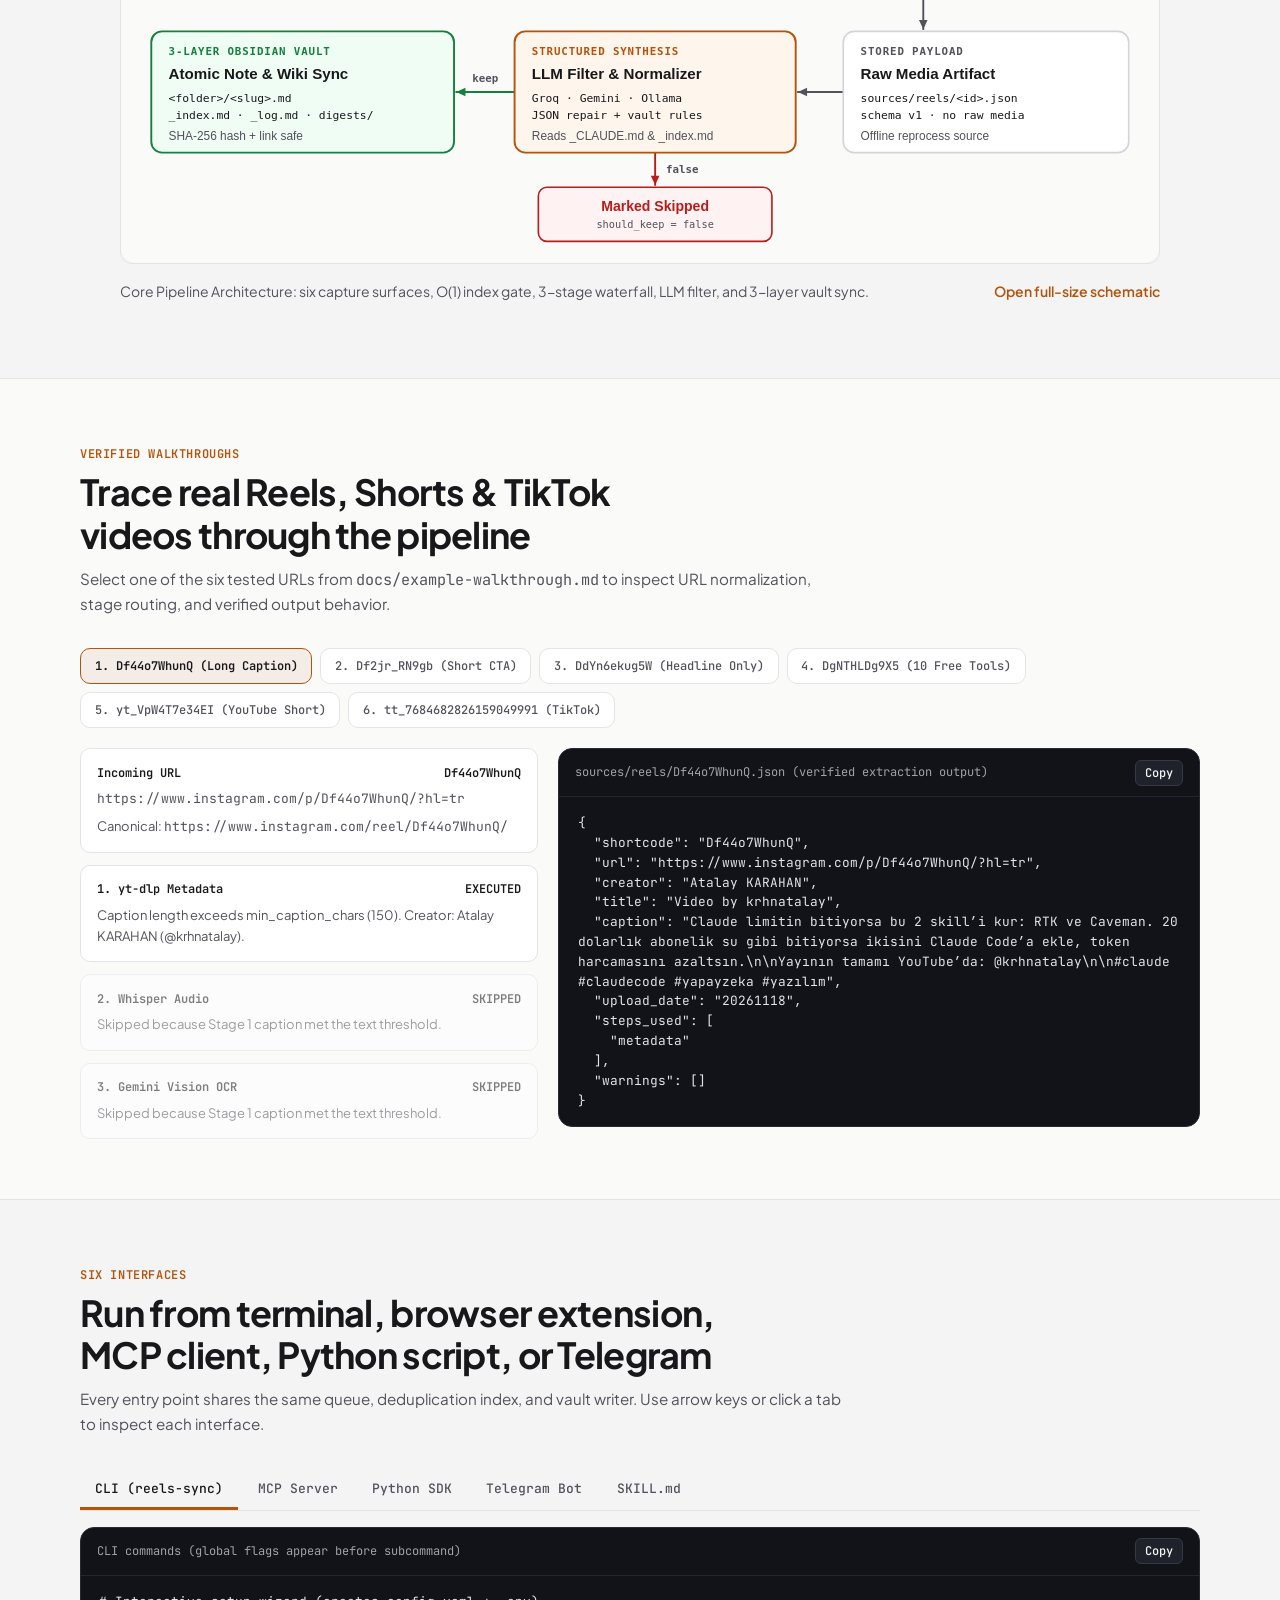
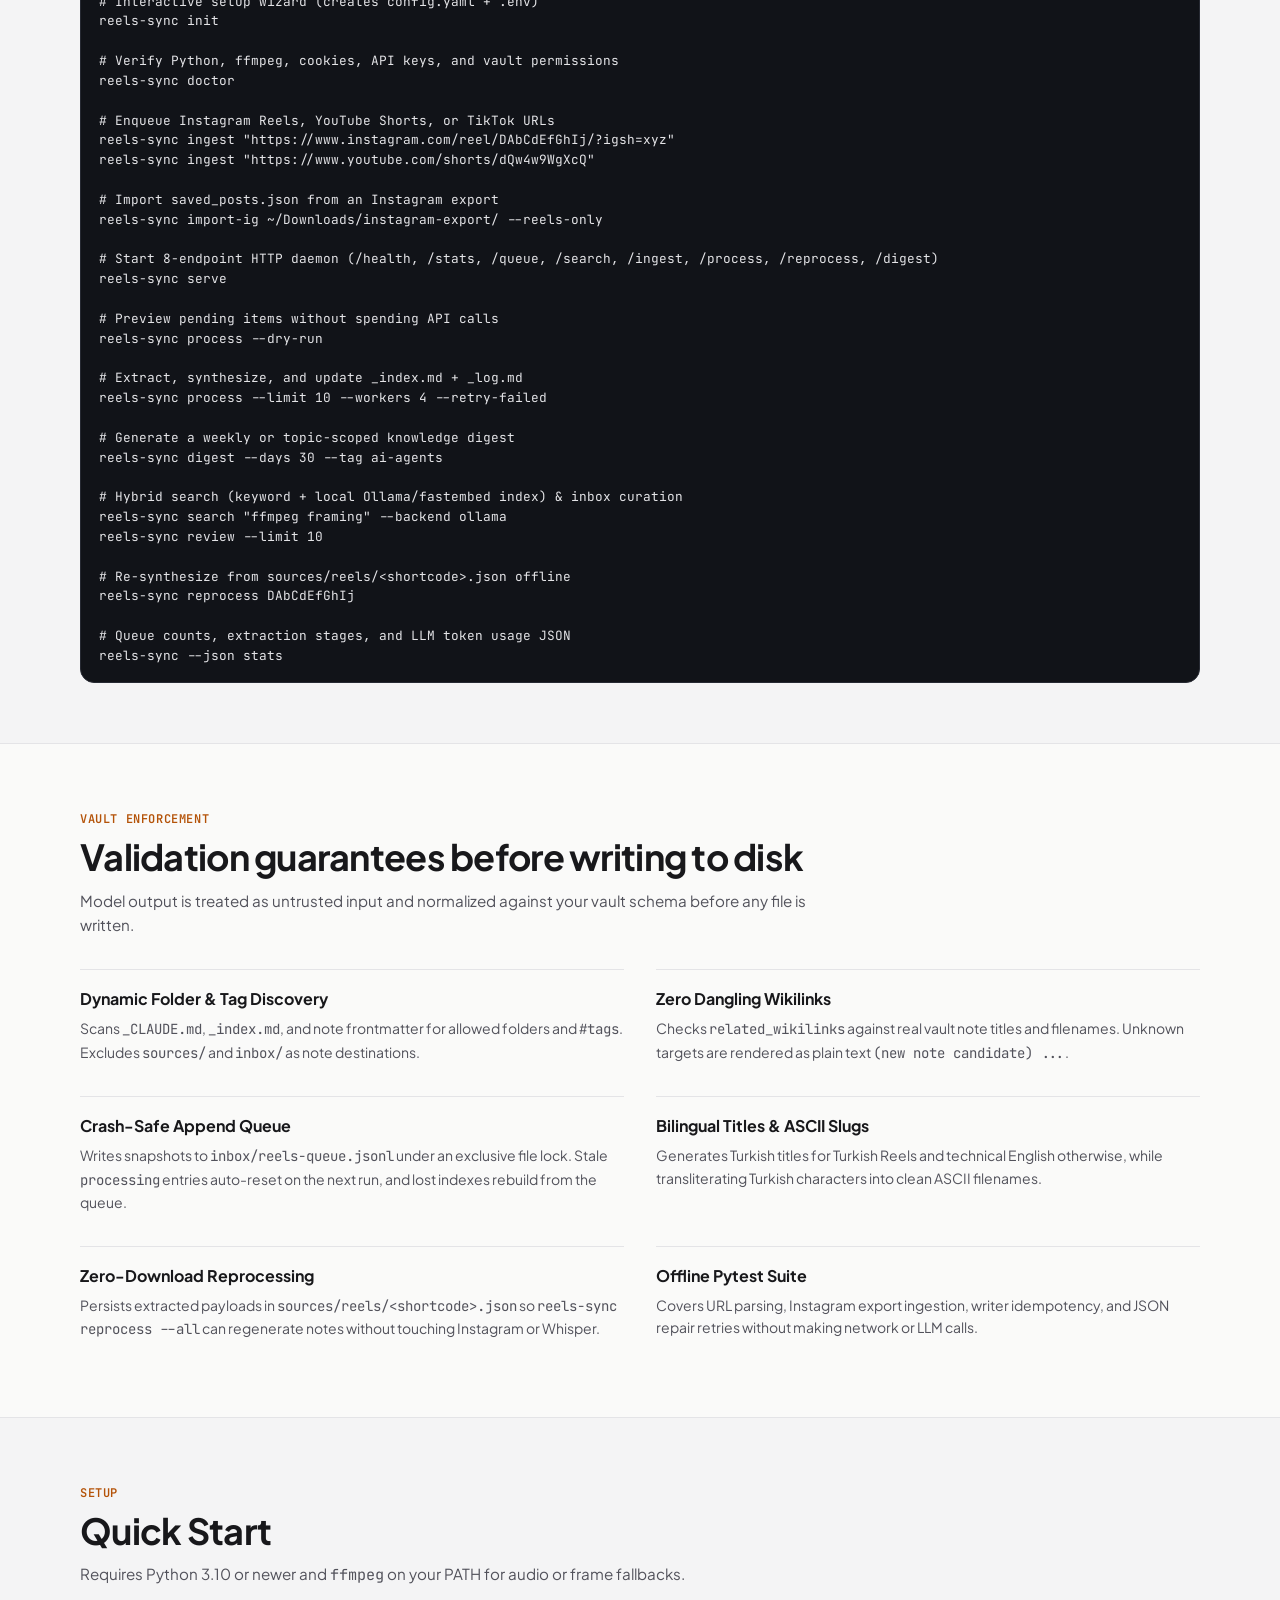
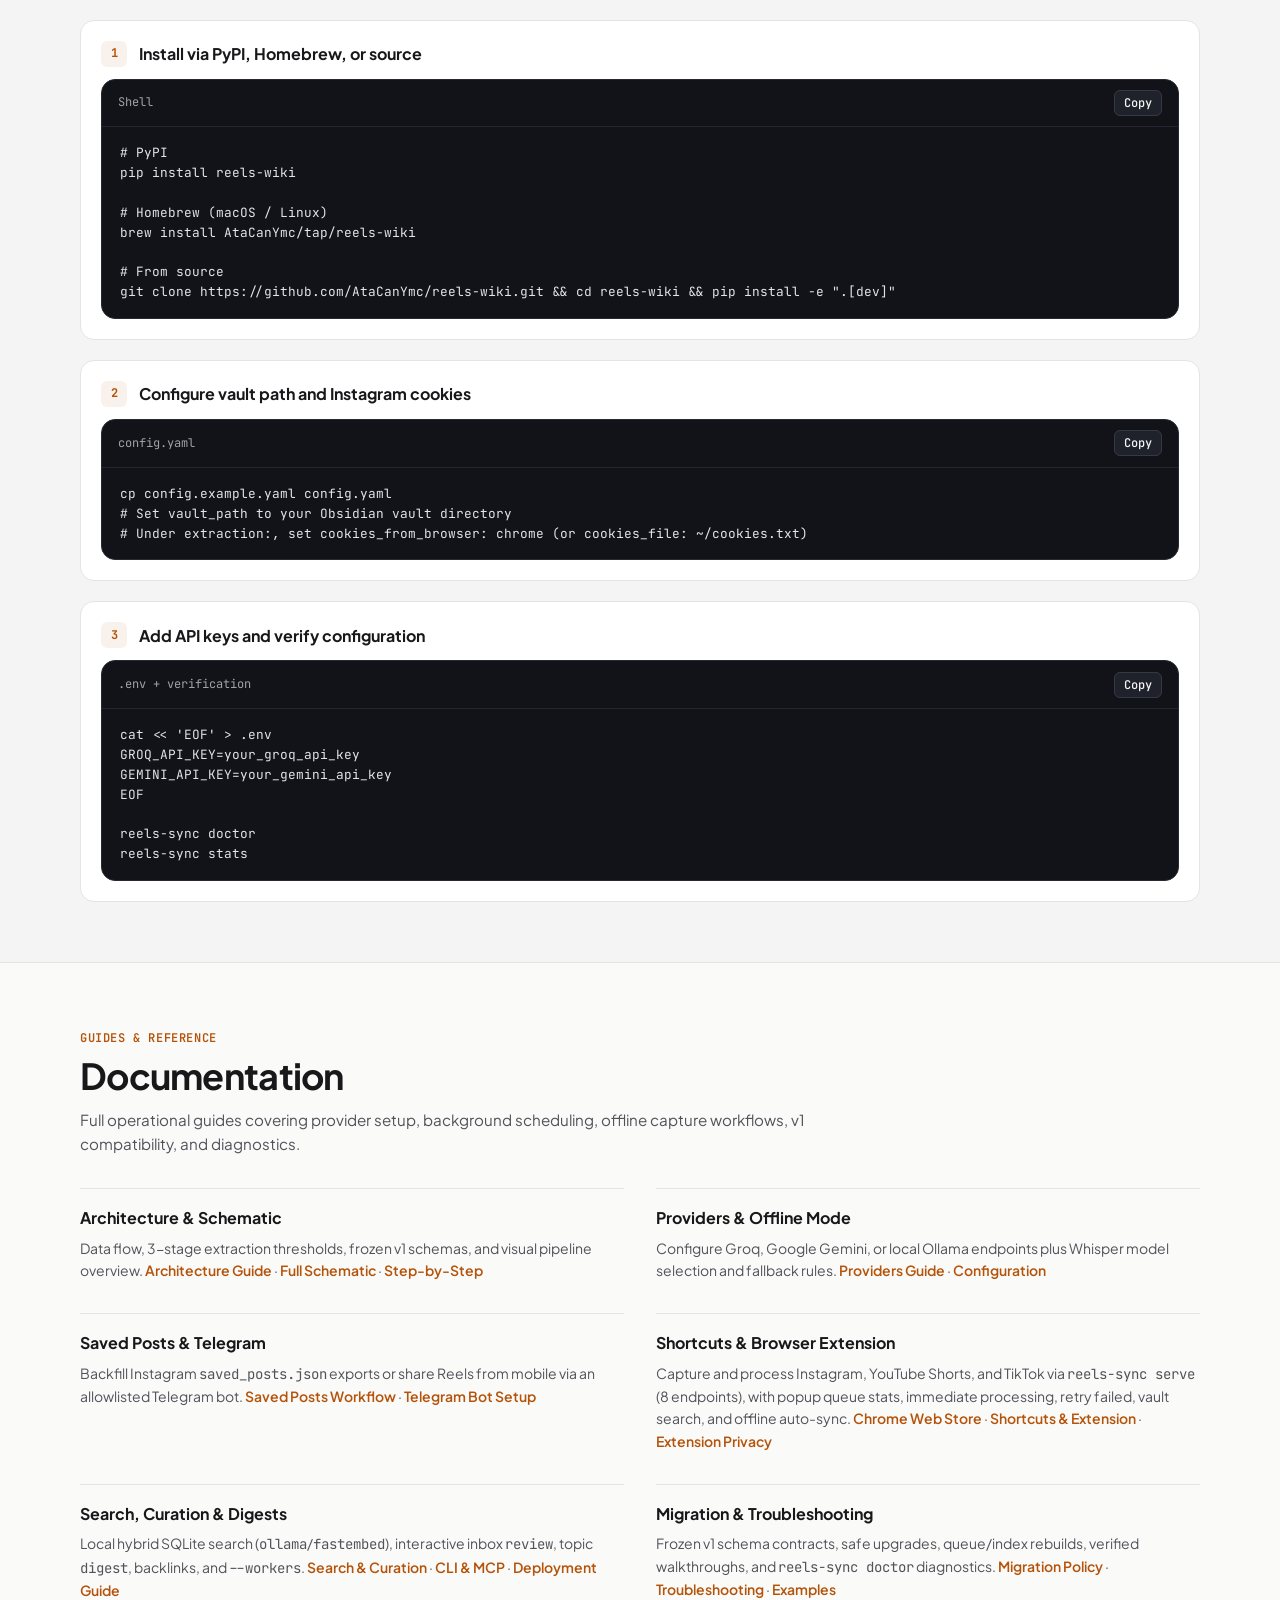
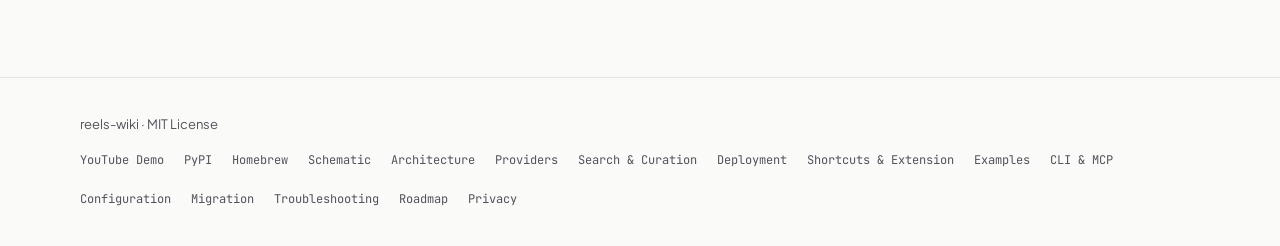
==== commit e888a147: "chore(release): release 0.1.6" ====
--- a/site/index.html
+++ b/site/index.html
@@ -72,7 +72,7 @@
           onerror="this.style.display='none';"
         />
         <span>reels-wiki</span>
-        <span class="brand-tag">v0.1.5</span><!-- x-release-please-version -->
+        <span class="brand-tag">v0.1.6</span><!-- x-release-please-version -->
       </a>
 
       <nav class="nav-links" aria-label="Primary sections">
